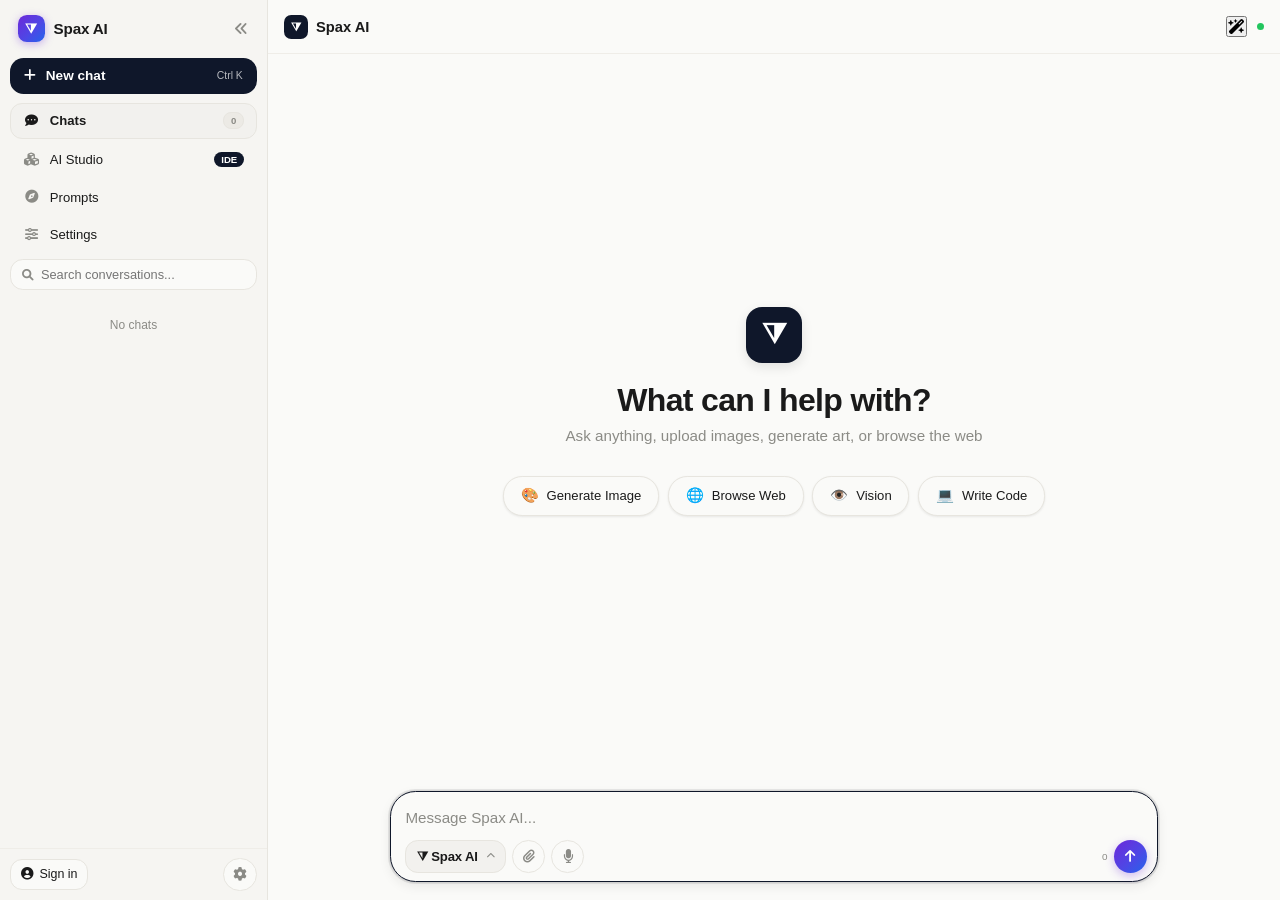
==== chat.html @ d2adc4b0 "task snapshot 7c047da0-4e06-4fb8-bbcf-895a73fb243d" ====
<!DOCTYPE html>
<html lang="en">
<head>
  <meta charset="UTF-8">
  <meta name="viewport" content="width=device-width, initial-scale=1.0, maximum-scale=1.0, user-scalable=yes, viewport-fit=cover">
  <title>Spax AI • Chat</title>
  <link rel="icon" type="image/svg+xml" href="data:image/svg+xml,<svg xmlns='http://www.w3.org/2000/svg' viewBox='0 0 100 100'><defs><linearGradient id='g' x1='0' y1='0' x2='1' y2='1'><stop offset='0' stop-color='%236d28d9'/><stop offset='0.55' stop-color='%234f46e5'/><stop offset='1' stop-color='%232563eb'/></linearGradient></defs><rect width='100' height='100' rx='24' fill='url(%23g)'/><text x='50' y='68' font-size='55' font-weight='bold' text-anchor='middle' fill='white' font-family='Arial'>⧩</text></svg>">
  <link rel="stylesheet" href="https://cdnjs.cloudflare.com/ajax/libs/font-awesome/6.0.0-beta3/css/all.min.css">
  <link rel="stylesheet" href="hmmmd.css">
  <script src="hmmmd.js" defer></script>
</head>
<body>
  <!-- ===== SIDEBAR OVERLAY ===== -->
  <div class="sidebar-overlay" id="sidebarOverlay"></div>
  <div class="mobile-preview-overlay" id="mobilePreviewOverlay"></div>
  <input type="file" id="fileUploadInput" style="display:none;" multiple accept="image/*,.pdf,.txt,.js,.py,.html,.css,.json,.md">

  <!-- ===== AUTH & PROFILE MODAL ===== -->
  <div class="settings-modal hidden" id="profileModal" style="z-index: 1000;">
    <div class="settings-panel" style="max-width: 440px;">
      <div class="settings-header">
        <button class="settings-close-btn" id="closeProfileModalBtn"><i class="fas fa-arrow-left"></i></button>
        <h2 id="profileModalTitle">Sign In & Profile</h2>
      </div>
      <div class="settings-content" style="padding: 1.25rem;">
        
        <!-- Auth Tabs -->
        <div class="auth-tabs" id="authTabs">
          <button type="button" class="auth-tab-btn active" data-tab="google" id="tabBtnGoogle">
            <i class="fab fa-google"></i> Google
          </button>
          <button type="button" class="auth-tab-btn" data-tab="email" id="tabBtnEmail">
            <i class="fas fa-envelope"></i> Email
          </button>
          <button type="button" class="auth-tab-btn" data-tab="profile" id="tabBtnProfile">
            <i class="fas fa-user-pen"></i> Profile
          </button>
        </div>

        <!-- TAB 1: GOOGLE SIGN IN -->
        <div class="auth-tab-pane active" id="paneGoogle">
          <div style="text-align:center;margin-bottom:1.25rem;">
            <div style="width:3.5rem;height:3.5rem;border-radius:50%;background:var(--bg2);display:flex;align-items:center;justify-content:center;font-size:1.7rem;margin:0 auto 0.75rem;border:1px solid var(--border);color:var(--accent);">
              <i class="fab fa-google"></i>
            </div>
            <h3 style="font-size:1.05rem;font-weight:700;margin-bottom:0.35rem;">Sign In with Google</h3>
            <p style="font-size:0.8rem;color:var(--text2);line-height:1.4;">Access all models, sync conversations and settings automatically with your Google account.</p>
          </div>

          <div id="gsiButtonContainer" style="display:flex;justify-content:center;margin-bottom:0.75rem;min-height:44px;"></div>

          <button type="button" class="google-brand-btn" id="googleDirectBtn">
            <img src="https://www.google.com/favicon.ico" alt="Google">
            <span>Continue with Google One-Tap</span>
          </button>

          <div class="auth-divider-line"><span>or enter email</span></div>

          <button type="button" id="switchToEmailTabBtn" style="width:100%;padding:0.7rem;background:var(--bg-hover);border:1px solid var(--border);border-radius:0.75rem;color:var(--text);font-size:0.85rem;font-weight:600;cursor:pointer;display:flex;align-items:center;justify-content:center;gap:0.5rem;">
            <i class="fas fa-envelope"></i> Sign in with Email & Password
          </button>
        </div>

        <!-- TAB 2: EMAIL SIGN IN / REGISTER -->
        <div class="auth-tab-pane" id="paneEmail">
          <div style="margin-bottom:1rem;display:flex;align-items:center;justify-content:space-between;">
            <h3 id="emailFormHeader" style="font-size:1rem;font-weight:700;">Account Sign In</h3>
            <button type="button" id="authModeToggleBtn" style="background:none;border:none;color:var(--accent);font-size:0.8rem;font-weight:600;cursor:pointer;">Need an account? Register</button>
          </div>

          <div class="auth-input-group" id="registerNameGroup" style="display:none;">
            <label for="authNameInput">Full Name</label>
            <input type="text" id="authNameInput" placeholder="Your name (e.g. Batbleseed)">
          </div>

          <div class="auth-input-group">
            <label for="authEmailInput">Email Address</label>
            <input type="email" id="authEmailInput" placeholder="name@example.com" required autocomplete="email">
          </div>

          <div class="auth-input-group">
            <label for="authPasswordInput">Password</label>
            <input type="password" id="authPasswordInput" placeholder="••••••••" required autocomplete="current-password">
          </div>

          <button type="button" id="emailAuthSubmitBtn" style="width:100%;margin-top:0.5rem;padding:0.75rem;background:var(--accent);color:var(--accent-contrast);border:none;border-radius:0.75rem;font-weight:600;font-size:0.9rem;cursor:pointer;display:flex;align-items:center;justify-content:center;gap:0.5rem;">
            <i class="fas fa-right-to-bracket"></i> <span id="emailAuthBtnText">Sign In</span>
          </button>

          <div style="margin-top:0.75rem;display:flex;justify-content:space-between;font-size:0.78rem;color:var(--text2);">
            <label style="display:flex;align-items:center;gap:0.4rem;cursor:pointer;">
              <input type="checkbox" id="rememberMeCheckbox" checked> Remember me
            </label>
            <span id="quickFillDemoBtn" style="color:var(--accent);cursor:pointer;">Quick Fill Demo</span>
          </div>
        </div>

        <!-- TAB 3: PROFILE CUSTOMIZATION -->
        <div class="auth-tab-pane" id="paneProfile">
          <div style="display:flex;flex-direction:column;align-items:center;margin-bottom:1.25rem;gap:0.5rem;">
            <div id="modalAvatarPreview" style="width:4.5rem;height:4.5rem;border-radius:50%;background:var(--accent);color:var(--accent-contrast);display:flex;align-items:center;justify-content:center;font-size:1.8rem;overflow:hidden;border:2px solid var(--border);box-shadow:0 4px 12px rgba(0,0,0,0.08);">
              <i class="fas fa-user"></i>
            </div>
            <span style="font-size:0.8rem;color:var(--text2);">Choose your avatar and display name</span>
          </div>

          <div style="margin-bottom:1.2rem;">
            <label style="font-size:0.75rem;font-weight:600;color:var(--text2);display:block;margin-bottom:0.5rem;">Preset Avatars</label>
            <div id="avatarPresetsList" style="display:flex;gap:0.5rem;justify-content:center;flex-wrap:wrap;"></div>
          </div>

          <div class="auth-input-group">
            <label for="profileNameInput">Display Name</label>
            <input type="text" id="profileNameInput" placeholder="e.g. Batbleseed">
          </div>

          <div class="auth-input-group" style="margin-bottom:1.25rem;">
            <label for="profileAvatarUrlInput">Custom Avatar Image URL (Optional)</label>
            <input type="url" id="profileAvatarUrlInput" placeholder="https://... direct image link">
          </div>

          <div style="display:flex;gap:0.6rem;">
            <button id="saveProfileModalBtn" style="flex:1;padding:0.75rem;background:var(--accent);color:var(--accent-contrast);border:none;border-radius:0.75rem;font-weight:600;cursor:pointer;display:flex;align-items:center;justify-content:center;gap:0.5rem;font-size:0.9rem;">
              <i class="fas fa-check"></i> Save Profile
            </button>
            <button id="quickGuestLoginBtn" type="button" style="padding:0.75rem 1rem;background:var(--bg-hover);border:1.5px solid var(--border);border-radius:0.75rem;color:var(--text);font-size:0.85rem;font-weight:500;cursor:pointer;">
              Reset
            </button>
          </div>
        </div>

      </div>
    </div>
  </div>

  <!-- ===== SETTINGS MODAL ===== -->
  <div class="settings-modal hidden" id="settingsModal">
    <div class="settings-panel">
      <div class="settings-header">
        <button class="settings-close-btn" id="closeSettingsBtn"><i class="fas fa-arrow-left"></i></button>
        <h2>Settings</h2>
      </div>

      <div class="settings-content">
        <!-- Profile Card -->
        <div class="settings-profile-card" id="settingsProfileCard" style="position:relative;">
          <div class="settings-profile-avatar" id="settingsProfileAvatar"><i class="fas fa-user"></i></div>
          <div class="settings-profile-name" id="settingsProfileName">Guest User</div>
          <div class="settings-profile-arrow"><i class="fas fa-chevron-right"></i></div>
          <div class="profile-dropdown" id="profileDropdown">
            <div class="profile-dropdown-item" id="profileSignInItem"><i class="fas fa-user-pen"></i> Edit Profile & Sign In</div>
            <div class="profile-dropdown-item" id="profileEditNameItem"><i class="fas fa-pen"></i> Quick Name Change</div>
            <div class="profile-dropdown-divider"></div>
            <div class="profile-dropdown-item danger" id="profileSignOutItem"><i class="fas fa-right-from-bracket"></i> Sign out</div>
          </div>
        </div>

        <!-- General Section -->
        <div class="settings-group">
          <div class="settings-group-label">General</div>

          <div class="settings-row" id="themeRow">
            <div class="settings-row-left">
              <div class="settings-row-icon"><i class="fas fa-sun"></i></div>
              <div class="settings-row-text">
                <div class="settings-row-title">Theme</div>
              </div>
            </div>
            <div class="settings-row-right">
              <span class="settings-row-value" id="themeValue">Light</span>
              <i class="fas fa-chevron-down settings-row-chevron"></i>
            </div>
          </div>
          <div id="themeDropdown" style="display:none;padding:0.3rem 0 0 0;">
            <div style="display:flex;gap:0.5rem;">
              <button class="theme-btn active" data-theme="default" style="flex:1;"><i class="fas fa-sun"></i> Light</button>
              <button class="theme-btn" data-theme="dark" style="flex:1;"><i class="fas fa-moon"></i> Dark</button>
            </div>
          </div>
        </div>

        <!-- API Keys Section -->
        <div class="settings-group">
          <div class="settings-group-label">API Keys</div>
          <div style="font-size:0.72rem;color:#666;padding-left:0.2rem;margin-bottom:0.3rem;">Stored securely in your browser's local storage</div>
          <div id="providerCards"></div>
        </div>

        <!-- Features Section -->
        <div class="settings-group">
          <div class="settings-group-label">Features</div>

          <div class="settings-row">
            <div class="settings-row-left">
              <div class="settings-row-icon"><i class="fas fa-code"></i></div>
              <div class="settings-row-text">
                <div class="settings-row-title">HTML Preview</div>
                <div class="settings-row-desc">Display HTML content in a preview panel</div>
              </div>
            </div>
            <div class="settings-row-right">
              <label class="toggle-switch">
                <input type="checkbox" id="previewToggle" checked>
                <span class="toggle-slider"></span>
              </label>
            </div>
          </div>

          <div class="settings-row">
            <div class="settings-row-left">
              <div class="settings-row-icon"><i class="fas fa-shield-halved"></i></div>
              <div class="settings-row-text">
                <div class="settings-row-title">CORS Proxy</div>
                <div class="settings-row-desc">Use proxy for cross-origin requests</div>
              </div>
            </div>
            <div class="settings-row-right">
              <label class="toggle-switch">
                <input type="checkbox" id="proxyToggle">
                <span class="toggle-slider"></span>
              </label>
            </div>
          </div>

          <div class="settings-input-item" style="padding:0 0.2rem;">
            <label>Proxy URL</label>
            <input type="text" id="proxyUrlInput" placeholder="https://...">
          </div>
        </div>

        <!-- Appearance Section -->
        <div class="settings-group">
          <div class="settings-group-label">Appearance</div>
          <div class="settings-row" style="cursor:default;">
            <div class="settings-row-left">
              <div class="settings-row-icon"><i class="fas fa-text-height"></i></div>
              <div class="settings-row-text"><div class="settings-row-title">Font size</div></div>
            </div>
            <div class="settings-row-right">
              <button class="theme-btn font-btn" data-size="sm" style="padding:0.4rem 0.7rem;">S</button>
              <button class="theme-btn font-btn active" data-size="md" style="padding:0.4rem 0.7rem;">M</button>
              <button class="theme-btn font-btn" data-size="lg" style="padding:0.4rem 0.7rem;">L</button>
            </div>
          </div>
          <div class="settings-row" style="cursor:default;">
            <div class="settings-row-left">
              <div class="settings-row-icon"><i class="fas fa-palette"></i></div>
              <div class="settings-row-text"><div class="settings-row-title">Accent color</div></div>
            </div>
            <div class="settings-row-right" style="gap:0.45rem;">
              <button class="swatch active" data-accent="default" style="background:linear-gradient(135deg,#0d0d0d 50%,#f5f5f5 50%);" title="Default"></button>
              <button class="swatch" data-accent="blue" style="background:#2d68ff;" title="Blue"></button>
              <button class="swatch" data-accent="green" style="background:#22c55e;" title="Green"></button>
              <button class="swatch" data-accent="purple" style="background:#8b5cf6;" title="Purple"></button>
              <button class="swatch" data-accent="orange" style="background:#f59e0b;" title="Orange"></button>
            </div>
          </div>
        </div>

        <!-- Chat Section -->
        <div class="settings-group">
          <div class="settings-group-label">Chat</div>
          <div class="settings-row" style="cursor:default;">
            <div class="settings-row-left">
              <div class="settings-row-icon"><i class="fas fa-temperature-half"></i></div>
              <div class="settings-row-text">
                <div class="settings-row-title">Temperature</div>
                <div class="settings-row-desc">Higher = more creative, lower = more precise</div>
              </div>
            </div>
            <div class="settings-row-right">
              <input type="range" id="temperatureSlider" min="0" max="1.5" step="0.1" style="width:110px;">
              <span class="settings-row-value" id="temperatureValue">0.7</span>
            </div>
          </div>
          <div class="settings-row" id="exportAllBtn">
            <div class="settings-row-left">
              <div class="settings-row-icon"><i class="fas fa-file-export"></i></div>
              <div class="settings-row-text">
                <div class="settings-row-title">Export all chats</div>
                <div class="settings-row-desc">Download everything as Markdown</div>
              </div>
            </div>
            <div class="settings-row-right"><i class="fas fa-chevron-right settings-row-chevron"></i></div>
          </div>
          <div class="settings-row" id="clearAllChatsBtn">
            <div class="settings-row-left">
              <div class="settings-row-icon" style="color:#ef4444;"><i class="fas fa-trash"></i></div>
              <div class="settings-row-text">
                <div class="settings-row-title" style="color:#ef4444;">Clear all chats</div>
                <div class="settings-row-desc">Permanently delete chat history</div>
              </div>
            </div>
            <div class="settings-row-right"><i class="fas fa-chevron-right settings-row-chevron"></i></div>
          </div>
        </div>

        <!-- Advanced Settings: 30+ options -->
        <div class="settings-group">
          <div class="settings-group-label">Interface</div>
          <div class="settings-row"><div class="settings-row-left"><div class="settings-row-icon"><i class="fas fa-wand-magic-sparkles"></i></div><div class="settings-row-text"><div class="settings-row-title">Smooth animations</div><div class="settings-row-desc">Enable interface transitions</div></div></div><div class="settings-row-right"><label class="toggle-switch"><input type="checkbox" data-setting="animations" checked><span class="toggle-slider"></span></label></div></div>
          <div class="settings-row"><div class="settings-row-left"><div class="settings-row-icon"><i class="fas fa-layer-group"></i></div><div class="settings-row-text"><div class="settings-row-title">Compact chat</div><div class="settings-row-desc">Reduce spacing between messages</div></div></div><div class="settings-row-right"><label class="toggle-switch"><input type="checkbox" data-setting="compactChat"><span class="toggle-slider"></span></label></div></div>
          <div class="settings-row"><div class="settings-row-left"><div class="settings-row-icon"><i class="fas fa-maximize"></i></div><div class="settings-row-text"><div class="settings-row-title">Wide chat layout</div><div class="settings-row-desc">Use more horizontal space</div></div></div><div class="settings-row-right"><label class="toggle-switch"><input type="checkbox" data-setting="wideChat"><span class="toggle-slider"></span></label></div></div>
          <div class="settings-row"><div class="settings-row-left"><div class="settings-row-icon"><i class="fas fa-clock"></i></div><div class="settings-row-text"><div class="settings-row-title">Show message timestamps</div><div class="settings-row-desc">Display time under messages</div></div></div><div class="settings-row-right"><label class="toggle-switch"><input type="checkbox" data-setting="timestamps" checked><span class="toggle-slider"></span></label></div></div>
          <div class="settings-row"><div class="settings-row-left"><div class="settings-row-icon"><i class="fas fa-bars-staggered"></i></div><div class="settings-row-text"><div class="settings-row-title">Show sidebar search</div><div class="settings-row-desc">Keep chat search visible</div></div></div><div class="settings-row-right"><label class="toggle-switch"><input type="checkbox" data-setting="sidebarSearch" checked><span class="toggle-slider"></span></label></div></div>
          <div class="settings-row"><div class="settings-row-left"><div class="settings-row-icon"><i class="fas fa-arrows-rotate"></i></div><div class="settings-row-text"><div class="settings-row-title">Remember sidebar state</div><div class="settings-row-desc">Restore open or closed state</div></div></div><div class="settings-row-right"><label class="toggle-switch"><input type="checkbox" data-setting="rememberSidebar" checked><span class="toggle-slider"></span></label></div></div>
        </div>

        <div class="settings-group">
          <div class="settings-group-label">Messages</div>
          <div class="settings-row"><div class="settings-row-left"><div class="settings-row-icon"><i class="fas fa-markdown"></i></div><div class="settings-row-text"><div class="settings-row-title">Markdown rendering</div><div class="settings-row-desc">Format headings, lists, links and code</div></div></div><div class="settings-row-right"><label class="toggle-switch"><input type="checkbox" data-setting="markdown" checked><span class="toggle-slider"></span></label></div></div>
          <div class="settings-row"><div class="settings-row-left"><div class="settings-row-icon"><i class="fas fa-code"></i></div><div class="settings-row-text"><div class="settings-row-title">Syntax highlighting</div><div class="settings-row-desc">Improve code block readability</div></div></div><div class="settings-row-right"><label class="toggle-switch"><input type="checkbox" data-setting="syntax" checked><span class="toggle-slider"></span></label></div></div>
          <div class="settings-row"><div class="settings-row-left"><div class="settings-row-icon"><i class="fas fa-copy"></i></div><div class="settings-row-text"><div class="settings-row-title">Code copy buttons</div><div class="settings-row-desc">Show copy controls on code blocks</div></div></div><div class="settings-row-right"><label class="toggle-switch"><input type="checkbox" data-setting="codeCopy" checked><span class="toggle-slider"></span></label></div></div>
          <div class="settings-row"><div class="settings-row-left"><div class="settings-row-icon"><i class="fas fa-play"></i></div><div class="settings-row-text"><div class="settings-row-title">Code run buttons</div><div class="settings-row-desc">Show Run on HTML code blocks</div></div></div><div class="settings-row-right"><label class="toggle-switch"><input type="checkbox" data-setting="codeRun" checked><span class="toggle-slider"></span></label></div></div>
          <div class="settings-row"><div class="settings-row-left"><div class="settings-row-icon"><i class="fas fa-link"></i></div><div class="settings-row-text"><div class="settings-row-title">Clickable links</div><div class="settings-row-desc">Open Markdown links in a new tab</div></div></div><div class="settings-row-right"><label class="toggle-switch"><input type="checkbox" data-setting="links" checked><span class="toggle-slider"></span></label></div></div>
          <div class="settings-row"><div class="settings-row-left"><div class="settings-row-icon"><i class="fas fa-brain"></i></div><div class="settings-row-text"><div class="settings-row-title">Thinking panel</div><div class="settings-row-desc">Show available reasoning metadata</div></div></div><div class="settings-row-right"><label class="toggle-switch"><input type="checkbox" data-setting="thinking" checked><span class="toggle-slider"></span></label></div></div>
          <div class="settings-row"><div class="settings-row-left"><div class="settings-row-icon"><i class="fas fa-volume-high"></i></div><div class="settings-row-text"><div class="settings-row-title">Read aloud actions</div><div class="settings-row-desc">Keep text-to-speech controls</div></div></div><div class="settings-row-right"><label class="toggle-switch"><input type="checkbox" data-setting="readAloud" checked><span class="toggle-slider"></span></label></div></div>
        </div>

        <div class="settings-group">
          <div class="settings-group-label">Composer</div>
          <div class="settings-row"><div class="settings-row-left"><div class="settings-row-icon"><i class="fas fa-keyboard"></i></div><div class="settings-row-text"><div class="settings-row-title">Enter to send</div><div class="settings-row-desc">Press Enter to send a message</div></div></div><div class="settings-row-right"><label class="toggle-switch"><input type="checkbox" data-setting="enterSend" checked><span class="toggle-slider"></span></label></div></div>
          <div class="settings-row"><div class="settings-row-left"><div class="settings-row-icon"><i class="fas fa-file-lines"></i></div><div class="settings-row-text"><div class="settings-row-title">Save draft automatically</div><div class="settings-row-desc">Restore unfinished messages</div></div></div><div class="settings-row-right"><label class="toggle-switch"><input type="checkbox" data-setting="drafts" checked><span class="toggle-slider"></span></label></div></div>
          <div class="settings-row"><div class="settings-row-left"><div class="settings-row-icon"><i class="fas fa-paperclip"></i></div><div class="settings-row-text"><div class="settings-row-title">File upload previews</div><div class="settings-row-desc">Show attached files before sending</div></div></div><div class="settings-row-right"><label class="toggle-switch"><input type="checkbox" data-setting="uploadPreviews" checked><span class="toggle-slider"></span></label></div></div>
          <div class="settings-row"><div class="settings-row-left"><div class="settings-row-icon"><i class="fas fa-microphone"></i></div><div class="settings-row-text"><div class="settings-row-title">Voice input</div><div class="settings-row-desc">Enable microphone input when supported</div></div></div><div class="settings-row-right"><label class="toggle-switch"><input type="checkbox" data-setting="voice" checked><span class="toggle-slider"></span></label></div></div>
          <div class="settings-row"><div class="settings-row-left"><div class="settings-row-icon"><i class="fas fa-paste"></i></div><div class="settings-row-text"><div class="settings-row-title">Clipboard image paste</div><div class="settings-row-desc">Paste images directly into chat</div></div></div><div class="settings-row-right"><label class="toggle-switch"><input type="checkbox" data-setting="pasteImages" checked><span class="toggle-slider"></span></label></div></div>
          <div class="settings-row"><div class="settings-row-left"><div class="settings-row-icon"><i class="fas fa-arrows-up-down"></i></div><div class="settings-row-text"><div class="settings-row-title">Auto-grow composer</div><div class="settings-row-desc">Expand the message box while typing</div></div></div><div class="settings-row-right"><label class="toggle-switch"><input type="checkbox" data-setting="autoGrow" checked><span class="toggle-slider"></span></label></div></div>
        </div>

        <div class="settings-group">
          <div class="settings-group-label">HTML Preview</div>
          <div class="settings-row"><div class="settings-row-left"><div class="settings-row-icon"><i class="fas fa-rotate"></i></div><div class="settings-row-text"><div class="settings-row-title">Auto refresh preview</div><div class="settings-row-desc">Refresh preview after new HTML output</div></div></div><div class="settings-row-right"><label class="toggle-switch"><input type="checkbox" data-setting="previewAutoRefresh" checked><span class="toggle-slider"></span></label></div></div>
          <div class="settings-row"><div class="settings-row-left"><div class="settings-row-icon"><i class="fas fa-terminal"></i></div><div class="settings-row-text"><div class="settings-row-title">Preview console</div><div class="settings-row-desc">Capture console logs and runtime errors</div></div></div><div class="settings-row-right"><label class="toggle-switch"><input type="checkbox" data-setting="previewConsole" checked><span class="toggle-slider"></span></label></div></div>
          <div class="settings-row"><div class="settings-row-left"><div class="settings-row-icon"><i class="fas fa-mobile-screen"></i></div><div class="settings-row-text"><div class="settings-row-title">Responsive preview controls</div><div class="settings-row-desc">Allow mobile, tablet and desktop modes</div></div></div><div class="settings-row-right"><label class="toggle-switch"><input type="checkbox" data-setting="previewDevices" checked><span class="toggle-slider"></span></label></div></div>
          <div class="settings-row"><div class="settings-row-left"><div class="settings-row-icon"><i class="fas fa-lock"></i></div><div class="settings-row-text"><div class="settings-row-title">Sandbox HTML preview</div><div class="settings-row-desc">Keep generated pages isolated in an iframe</div></div></div><div class="settings-row-right"><label class="toggle-switch"><input type="checkbox" data-setting="previewSandbox" checked><span class="toggle-slider"></span></label></div></div>
          <div class="settings-row"><div class="settings-row-left"><div class="settings-row-icon"><i class="fas fa-download"></i></div><div class="settings-row-text"><div class="settings-row-title">Preview download</div><div class="settings-row-desc">Allow generated HTML to be downloaded</div></div></div><div class="settings-row-right"><label class="toggle-switch"><input type="checkbox" data-setting="previewDownload" checked><span class="toggle-slider"></span></label></div></div>
          <div class="settings-row"><div class="settings-row-left"><div class="settings-row-icon"><i class="fas fa-up-right-from-square"></i></div><div class="settings-row-text"><div class="settings-row-title">Open preview externally</div><div class="settings-row-desc">Allow opening generated pages in a new tab</div></div></div><div class="settings-row-right"><label class="toggle-switch"><input type="checkbox" data-setting="previewExternal" checked><span class="toggle-slider"></span></label></div></div>
        </div>

        <div class="settings-group">
          <div class="settings-group-label">Privacy & Storage</div>
          <div class="settings-row"><div class="settings-row-left"><div class="settings-row-icon"><i class="fas fa-floppy-disk"></i></div><div class="settings-row-text"><div class="settings-row-title">Local chat history</div><div class="settings-row-desc">Store conversations in this browser</div></div></div><div class="settings-row-right"><label class="toggle-switch"><input type="checkbox" data-setting="localHistory" checked><span class="toggle-slider"></span></label></div></div>
          <div class="settings-row"><div class="settings-row-left"><div class="settings-row-icon"><i class="fas fa-key"></i></div><div class="settings-row-text"><div class="settings-row-title">Remember API keys</div><div class="settings-row-desc">Keep provider keys in browser storage</div></div></div><div class="settings-row-right"><label class="toggle-switch"><input type="checkbox" data-setting="rememberKeys" checked><span class="toggle-slider"></span></label></div></div>
          <div class="settings-row"><div class="settings-row-left"><div class="settings-row-icon"><i class="fas fa-user-secret"></i></div><div class="settings-row-text"><div class="settings-row-title">Private mode</div><div class="settings-row-desc">Avoid saving new chat messages locally</div></div></div><div class="settings-row-right"><label class="toggle-switch"><input type="checkbox" data-setting="privateMode"><span class="toggle-slider"></span></label></div></div>
          <div class="settings-row"><div class="settings-row-left"><div class="settings-row-icon"><i class="fas fa-trash-can"></i></div><div class="settings-row-text"><div class="settings-row-title">Clear drafts on send</div><div class="settings-row-desc">Remove the saved composer draft after sending</div></div></div><div class="settings-row-right"><label class="toggle-switch"><input type="checkbox" data-setting="clearDrafts" checked><span class="toggle-slider"></span></label></div></div>
        </div>

        <div class="settings-group">
          <div class="settings-group-label">Accessibility</div>
          <div class="settings-row"><div class="settings-row-left"><div class="settings-row-icon"><i class="fas fa-universal-access"></i></div><div class="settings-row-text"><div class="settings-row-title">Reduced motion</div><div class="settings-row-desc">Minimize animations and transitions</div></div></div><div class="settings-row-right"><label class="toggle-switch"><input type="checkbox" data-setting="reducedMotion"><span class="toggle-slider"></span></label></div></div>
          <div class="settings-row"><div class="settings-row-left"><div class="settings-row-icon"><i class="fas fa-eye"></i></div><div class="settings-row-text"><div class="settings-row-title">High contrast</div><div class="settings-row-desc">Increase contrast for interface elements</div></div></div><div class="settings-row-right"><label class="toggle-switch"><input type="checkbox" data-setting="highContrast"><span class="toggle-slider"></span></label></div></div>
          <div class="settings-row"><div class="settings-row-left"><div class="settings-row-icon"><i class="fas fa-keyboard"></i></div><div class="settings-row-text"><div class="settings-row-title">Keyboard navigation</div><div class="settings-row-desc">Improve focus visibility for keyboard users</div></div></div><div class="settings-row-right"><label class="toggle-switch"><input type="checkbox" data-setting="keyboardNav" checked><span class="toggle-slider"></span></label></div></div>
        </div>

        <div class="settings-group">
          <div class="settings-group-label">Behavior</div>
          <div class="settings-row"><div class="settings-row-left"><div class="settings-row-icon"><i class="fas fa-arrow-down"></i></div><div class="settings-row-text"><div class="settings-row-title">Auto-scroll during responses</div><div class="settings-row-desc">Follow streaming AI output automatically</div></div></div><div class="settings-row-right"><label class="toggle-switch"><input type="checkbox" data-setting="autoScroll" checked><span class="toggle-slider"></span></label></div></div>
          <div class="settings-row"><div class="settings-row-left"><div class="settings-row-icon"><i class="fas fa-bell"></i></div><div class="settings-row-text"><div class="settings-row-title">Response completion notification</div><div class="settings-row-desc">Notify when a long response finishes</div></div></div><div class="settings-row-right"><label class="toggle-switch"><input type="checkbox" data-setting="completionNotify"><span class="toggle-slider"></span></label></div></div>
          <div class="settings-row"><div class="settings-row-left"><div class="settings-row-icon"><i class="fas fa-shield"></i></div><div class="settings-row-text"><div class="settings-row-title">Confirm destructive actions</div><div class="settings-row-desc">Ask before clearing chats or other data</div></div></div><div class="settings-row-right"><label class="toggle-switch"><input type="checkbox" data-setting="confirmActions" checked><span class="toggle-slider"></span></label></div></div>
          <div class="settings-row"><div class="settings-row-left"><div class="settings-row-icon"><i class="fas fa-history"></i></div><div class="settings-row-text"><div class="settings-row-title">Restore last chat</div><div class="settings-row-desc">Open your previous conversation on startup</div></div></div><div class="settings-row-right"><label class="toggle-switch"><input type="checkbox" data-setting="restoreChat" checked><span class="toggle-slider"></span></label></div></div>
          <div class="settings-row"><div class="settings-row-left"><div class="settings-row-icon"><i class="fas fa-mouse-pointer"></i></div><div class="settings-row-text"><div class="settings-row-title">Focus input after response</div><div class="settings-row-desc">Return the cursor to the composer automatically</div></div></div><div class="settings-row-right"><label class="toggle-switch"><input type="checkbox" data-setting="focusAfterResponse" checked><span class="toggle-slider"></span></label></div></div>
        </div>

        <!-- Shortcuts Section -->
        <div class="settings-group">
          <div class="settings-group-label">Keyboard Shortcuts</div>
          <div class="settings-row" style="cursor:default;">
            <div class="settings-row-text" style="flex:1;">
              <div class="shortcut-list">
                <div><span>New chat</span><span><kbd>Ctrl</kbd> + <kbd>K</kbd></span></div>
                <div><span>Toggle sidebar</span><span><kbd>Ctrl</kbd> + <kbd>B</kbd></span></div>
                <div><span>Open settings</span><span><kbd>Ctrl</kbd> + <kbd>E</kbd></span></div>
                <div><span>Focus input</span><span><kbd>/</kbd></span></div>
                <div><span>Close panels</span><span><kbd>Esc</kbd></span></div>
              </div>
            </div>
          </div>
        </div>
      </div>

    </div>
  </div>

  <!-- ===== TOGGLE SIDEBAR BUTTON ===== -->
  <button class="toggle-sidebar-btn" id="toggleSidebarBtn"><i class="fas fa-chevron-right"></i></button>

  <!-- ===== SIDEBAR ===== -->
  <aside class="sidebar" id="sidebar">
    <div class="sidebar-header">
      <div class="sidebar-logo"><div class="sidebar-logo-icon">⧩</div>Spax AI</div>
      <button class="close-sidebar-btn" id="closeSidebarBtn" title="Collapse sidebar"><i class="fas fa-angles-left"></i></button>
    </div>

    <!-- GLM style New Chat button -->
    <button class="new-chat-btn" id="newChatBtn">
      <i class="fas fa-plus"></i>
      <span>New chat</span>
      <span class="new-chat-kbd">Ctrl K</span>
    </button>

    <!-- GLM style Sidebar Navigation Buttons -->
    <div class="sidebar-nav-group">
      <button class="sidebar-nav-btn active" id="navChatsBtn">
        <i class="fas fa-comment-dots"></i>
        <span>Chats</span>
        <span class="sidebar-nav-badge" id="chatCountBadge">0</span>
      </button>
      <a href="studio.html" class="sidebar-nav-btn" id="navStudioBtn" title="Spax AI Studio">
        <i class="fas fa-cubes"></i>
        <span>AI Studio</span>
        <span class="sidebar-nav-badge accent">IDE</span>
      </a>
      <button class="sidebar-nav-btn" id="navExploreBtn" title="Explore Prompt Templates">
        <i class="fas fa-compass"></i>
        <span>Prompts</span>
      </button>
      <button class="sidebar-nav-btn" id="navSettingsQuickBtn" title="Open Settings & API Keys">
        <i class="fas fa-sliders"></i>
        <span>Settings</span>
      </button>
    </div>

    <div class="sidebar-search"><i class="fas fa-search"></i><input id="chatSearchInput" placeholder="Search conversations..." autocomplete="off"></div>
    <div class="chat-history" id="chatHistory"></div>
    <div class="sidebar-footer">
      <div id="sidebarGoogleSignin" style="flex:1;"><button class="google-btn" id="googleSigninBtn" title="Sign In & User Profile"><i class="fas fa-user-circle"></i> Sign in</button></div>
      <div id="sidebarUserProfile" style="display:none;flex:1;position:relative;">
        <div class="sidebar-user" id="userProfileBtn"><img id="sidebarUserAvatar" src="" alt="U"><span class="sidebar-user-name" id="sidebarUserName"></span></div>
        <div class="signout-dropdown" id="signoutDropdown"><button class="signout-btn" id="signoutConfirmBtn"><i class="fas fa-sign-out-alt"></i> Sign out</button></div>
      </div>
      <button class="settings-btn-circle" id="sidebarSettingsBtn" title="Settings"><i class="fas fa-cog"></i></button>
    </div>
  </aside>

  <!-- ===== MAIN CONTENT ===== -->
  <div class="main-content">
    <header class="chat-header">
      <div class="brand">
        <button class="mobile-menu-btn" id="menuToggle"><i class="fas fa-bars"></i></button>
        <div class="header-brand-pill">
          <div class="header-brand-icon">⧩</div>
          <span class="header-brand-title">Spax AI</span>
        </div>
      </div>
      <div class="header-right">
        <button class="top-command-btn" id="commandPaletteBtn" type="button" title="Command palette (Ctrl+P)" aria-label="Open command palette">
          <i class="fas fa-wand-magic-sparkles"></i>
        </button>
        <span class="connection-dot" id="connectionDot" title="API status"></span>
      </div>
    </header>
    <div class="messages-container" id="messagesContainer"></div>
    <div class="input-container">
      <div class="input-wrapper">
        <div class="input-row-top">
          <textarea id="userInput" placeholder="Message Spax AI..." rows="1"></textarea>
        </div>
  
        <div class="input-row-bottom">
          <div style="display:flex;align-items:center;gap:0.4rem;">
            <div class="composer-model-wrap">
              <button class="model-select-trigger" id="modelTrigger" type="button" title="Select AI Model">
                <span id="selectedModelName">Spax AI</span>
                <i class="fas fa-chevron-up" style="font-size:0.55rem;color:var(--text2);margin-left:0.2rem;"></i>
              </button>
              <div class="model-dropdown" id="modelDropdown"></div>
            </div>
            <button class="upload-btn" id="uploadBtn" title="Attach files"><i class="fas fa-paperclip"></i></button>
            <button class="upload-btn" id="voiceBtn" title="Voice input"><i class="fas fa-microphone"></i></button>
          </div>
          <div style="display:flex;align-items:center;gap:0.4rem;">
            <span class="char-counter" id="charCounter">0</span>
            <button class="stop-btn" id="stopBtn"><i class="fas fa-stop"></i></button>
            <button class="send-btn" id="sendBtn"><i class="fas fa-arrow-up"></i></button>
          </div>
        </div>
      </div>
    </div>
  </div>


  <!-- ===== POWER COMMAND PALETTE ===== -->
  <div class="command-palette-backdrop" id="commandPaletteBackdrop">
    <div class="command-palette" role="dialog" aria-modal="true" aria-label="Command palette">
      <div class="command-search-wrap"><i class="fas fa-search"></i><input id="commandSearch" autocomplete="off" placeholder="Search commands..."><kbd>Esc</kbd></div>
      <div class="command-list" id="commandList"></div>
      <div class="command-footer"><span>Navigate</span><kbd>↑</kbd><kbd>↓</kbd><span>Run</span><kbd>Enter</kbd><span>Close</span><kbd>Esc</kbd></div>
    </div>
  </div>

  <!-- ===== IMAGE LIGHTBOX ===== -->
  <div class="image-lightbox" id="imageLightbox" aria-hidden="true">
    <button class="lightbox-close" id="lightboxClose" aria-label="Close image"><i class="fas fa-times"></i></button>
    <img id="lightboxImage" alt="Preview">
  </div>
  <!-- ===== PREVIEW PANEL ===== -->
  <section class="preview-panel" id="previewPanel" aria-label="HTML Preview">
    <div class="preview-topbar">
      <div class="preview-brand"><i class="fas fa-code"></i><strong>Live Preview</strong><span id="previewStatus" class="preview-status">Ready</span></div>
      <div class="preview-top-actions">
        <button id="previewBackBtn" title="Back"><i class="fas fa-arrow-left"></i></button>
        <button id="previewForwardBtn" title="Forward"><i class="fas fa-arrow-right"></i></button>
        <button id="previewRefreshBtn" title="Refresh"><i class="fas fa-rotate-right"></i></button>
        <button id="previewOpenEditorBtn" title="Open source"><i class="fas fa-file-code"></i></button>
        <button id="previewExternalBtn" title="Open in new tab"><i class="fas fa-up-right-from-square"></i></button>
        <button id="closePreviewBtn" title="Close"><i class="fas fa-xmark"></i></button>
      </div>
    </div>
    <div class="preview-address-row">
      <div class="preview-file-pill"><i class="fas fa-file-code"></i><span id="previewUrl">index.html</span></div>
      <div class="preview-device-group" role="group" aria-label="Preview viewport">
        <button class="preview-device active" data-preview-size="responsive" title="Responsive"><i class="fas fa-desktop"></i></button>
        <button class="preview-device" data-preview-size="mobile" title="Mobile"><i class="fas fa-mobile-screen"></i></button>
        <button class="preview-device" data-preview-size="tablet" title="Tablet"><i class="fas fa-tablet-screen-button"></i></button>
        <button class="preview-device" data-preview-size="desktop" title="Desktop"><i class="fas fa-tv"></i></button>
      </div>
      <label class="preview-auto"><input type="checkbox" id="previewAutoRefresh" checked> Auto</label>
    </div>
    <div class="preview-workspace">
      <div class="preview-stage" id="previewStage">
        <div class="preview-device-frame" id="previewDeviceFrame">
          <iframe class="preview-frame" id="previewFrame" title="Rendered HTML preview" sandbox="allow-scripts allow-forms allow-modals allow-popups allow-downloads"></iframe>
        </div>
      </div>
      <aside class="preview-console" id="previewConsole">
        <div class="preview-console-head"><strong>Console</strong><button id="clearPreviewConsole">Clear</button></div>
        <div class="preview-console-body" id="previewConsoleBody"><div class="console-empty">Console output will appear here.</div></div>
      </aside>
    </div>
    <div class="preview-bottom-bar">
      <span><i class="fas fa-circle-check"></i> Sandboxed preview</span>
      <button id="togglePreviewConsole">Console <span id="previewConsoleCount">0</span></button>
      <button id="downloadPreviewBtn"><i class="fas fa-download"></i> Download HTML</button>
    </div>
  </section>

  <script src="https://accounts.google.com/gsi/client" async defer></script>
  <script src="notal-max.js" defer></script>
</body>
</html>
---- hmmmd.css ----
/* ===== COMPLETE STYLES ===== */
:root {
  --sidebar-width: 268px; --preview-width: 450px; --header-height: 54px;
  --kimi-brand: #0f172a; --kimi-accent: #7c3aed; --kimi-accent-soft: rgba(124,58,237,.10);
  --kimi-gradient: linear-gradient(135deg,#6d28d9 0%,#4f46e5 55%,#2563eb 100%);
  --bg: #fafaf8; --bg2: #f2f1ee; --bg-sidebar: #f6f5f2; --bg-hover: #eceae5;
  --text: #1a1a1a; --text2: #8b8b86; --border: #e7e5df; --border-soft: #efede8;
  --accent: var(--kimi-brand); --accent-hover: #1e293b; --accent-contrast: #ffffff;
  --bubble-user: #e9e6f7; --bubble-user-text: #1a1a1a; --radius: 1rem;
  --shadow: 0 1px 3px rgba(0,0,0,0.05), 0 1px 2px rgba(0,0,0,0.03);
  --shadow-md: 0 4px 6px rgba(0,0,0,0.07), 0 2px 4px rgba(0,0,0,0.05);
  --shadow-lg: 0 10px 15px rgba(0,0,0,0.08), 0 4px 6px rgba(0,0,0,0.05);
  --composer-shadow: 0 4px 12px rgba(0,0,0,0.08), 0 0 0 1px rgba(0,0,0,0.05);
  --cursor-color: #7c3aed;
  --font-sans: -apple-system, BlinkMacSystemFont, "Segoe UI", "Inter", Roboto, "Helvetica Neue", Arial, sans-serif;
}
.theme-dark {
  --bg: #16161a; --bg2: #1e1e24; --bg-sidebar: #121216; --bg-hover: #26262e;
  --text: #ececee; --text2: #9a9aa3; --border: #2b2b33; --border-soft: #212129;
  --accent: #a78bfa; --accent-hover: #c4b5fd; --accent-contrast: #12121a;
  --bubble-user: #2b2440; --bubble-user-text: #ececee;
  --shadow: 0 1px 3px rgba(0,0,0,0.3), 0 1px 2px rgba(0,0,0,0.2);
  --shadow-md: 0 4px 6px rgba(0,0,0,0.4), 0 2px 4px rgba(0,0,0,0.3);
  --shadow-lg: 0 10px 15px rgba(0,0,0,0.5), 0 4px 6px rgba(0,0,0,0.4);
  --composer-shadow: 0 4px 12px rgba(0,0,0,0.4), 0 0 0 1px rgba(255,255,255,0.05);
  --cursor-color: #a78bfa;
}
* { margin: 0; padding: 0; box-sizing: border-box; }
::-webkit-scrollbar { width: 6px; height: 6px; }
::-webkit-scrollbar-track { background: transparent; }
::-webkit-scrollbar-thumb { background: #d1d5db; border-radius: 10px; }
::-webkit-scrollbar-thumb:hover { background: #9ca3af; }
.theme-dark ::-webkit-scrollbar-thumb { background: #4a4a4a; }
.theme-dark ::-webkit-scrollbar-thumb:hover { background: #5c5c5c; }
body {
  font-family: var(--font-sans);
  background: var(--bg);
  height: 100vh;
  width: 100vw;
  overflow: hidden;
  display: flex;
  color: var(--text);
  transition: background 0.25s, color 0.25s;
  font-size: 15px;
}

.typing-indicator {
  display: inline-flex;
  align-items: center;
  gap: 4px;
  color: var(--text2);
  font-size: 0.85rem;
}
.typing-indicator span {
  display: inline-block;
  width: 6px;
  height: 6px;
  border-radius: 50%;
  background: var(--text2);
  animation: typingDot 1.4s infinite both;
}
.typing-indicator span:nth-child(2) { animation-delay: 0.2s; }
.typing-indicator span:nth-child(3) { animation-delay: 0.4s; }
@keyframes typingDot {
  0%, 80%, 100% { transform: scale(0.6); opacity: 0.4; }
  40% { transform: scale(1); opacity: 1; }
}

.thinking-toggle-btn {
  background: none;
  border: none;
  color: var(--text2);
  cursor: pointer;
  font-size: 0.7rem;
  padding: 0.2rem 0.5rem;
  border-radius: 0.4rem;
  display: inline-flex;
  align-items: center;
  gap: 0.3rem;
  transition: all 0.2s;
  margin-bottom: 0.3rem;
}
.thinking-toggle-btn:hover {
  background: var(--bg2);
  color: var(--text);
}
.thinking-toggle-btn.active { color: #f59e0b; }
.thinking-content {
  background: #fefce8;
  border: 1px solid #fde68a;
  border-radius: 0.5rem;
  padding: 0.6rem 0.8rem;
  margin: 0.3rem 0;
  font-size: 0.78rem;
  color: #92400e;
  line-height: 1.5;
  display: none;
  white-space: pre-wrap;
  font-family: 'SF Mono', 'Fira Code', monospace;
  max-height: 300px;
  overflow-y: auto;
}
.thinking-content.visible { display: block; }
.thinking-content.streaming { border-color: #fbbf24; background: #fffbeb; }

.generated-image { max-width: 100%; border-radius: 0.5rem; margin: 0.5rem 0; border: 1px solid var(--border); }
.image-loading { display: flex; align-items: center; gap: 0.5rem; padding: 0.5rem; color: var(--text2); font-size: 0.85rem; }
.image-loading i { animation: spin 1s linear infinite; }
@keyframes spin { 0% { transform: rotate(0deg); } 100% { transform: rotate(360deg); } }

.browser-iframe { width: 100%; height: 400px; border: 1px solid var(--border); border-radius: 0.5rem; margin: 0.5rem 0; background: #fff; }
.browser-toolbar { display: flex; align-items: center; gap: 0.3rem; padding: 0.3rem 0.5rem; background: var(--bg2); border: 1px solid var(--border); border-radius: 0.5rem 0.5rem 0 0; }
.browser-toolbar input { flex: 1; border: none; background: var(--bg); padding: 0.2rem 0.5rem; border-radius: 0.3rem; font-size: 0.75rem; color: var(--text); }
.browser-toolbar button { background: none; border: none; cursor: pointer; color: var(--text2); padding: 0.2rem 0.4rem; border-radius: 0.3rem; }
.browser-toolbar button:hover { background: var(--border); }
.browser-container { border: 1px solid var(--border); border-radius: 0.5rem; overflow: hidden; margin: 0.5rem 0; }

.ai-bubble h1, .ai-bubble h2, .ai-bubble h3 { font-size: 1.1em; font-weight: 700; margin: 0.8em 0 0.3em; }
.ai-bubble h1 { font-size: 1.3em; }
.ai-bubble p { margin: 0.4em 0; }
.ai-bubble ul, .ai-bubble ol { margin: 0.5em 0; padding-left: 1.5em; }
.ai-bubble li { margin: 0.2em 0; }
.ai-bubble strong { font-weight: 700; }
.ai-bubble em { font-style: italic; }
.ai-bubble code { background: rgba(0,0,0,0.06); padding: 0.15em 0.4em; border-radius: 0.3em; font-family: 'SF Mono', 'Fira Code', monospace; font-size: 0.85em; }
.ai-bubble pre { background: #1a1a1a; color: #e0e0e0; border-radius: 0.6rem; padding: 1rem; overflow-x: auto; margin: 0.5rem 0; font-size: 0.8rem; line-height: 1.5; position: relative; }
.ai-bubble pre code { background: none; padding: 0; color: inherit; }
.ai-bubble blockquote { border-left: 3px solid #ccc; padding-left: 0.8rem; margin: 0.5rem 0; color: var(--text2); }
.ai-bubble table { border-collapse: collapse; margin: 0.5rem 0; width: 100%; font-size: 0.85em; }
.ai-bubble th, .ai-bubble td { border: 1px solid var(--border); padding: 0.4rem 0.6rem; text-align: left; }
.ai-bubble th { background: var(--bg2); font-weight: 600; }
.ai-bubble a { color: #2563eb; text-decoration: underline; }
.code-block-wrapper { position: relative; }
.code-actions { position: absolute; top: 0.5rem; right: 0.5rem; display: flex; gap: 0.3rem; z-index: 2; }
.code-actions button { background: rgba(255,255,255,0.15); border: 1px solid rgba(255,255,255,0.2); color: #ccc; border-radius: 0.4rem; padding: 0.3rem 0.55rem; font-size: 0.7rem; cursor: pointer; display: flex; align-items: center; gap: 0.2rem; transition: all 0.2s; }
.code-actions button:hover { background: rgba(255,255,255,0.25); color: #fff; }
.code-actions button.copied { background: #22c55e; border-color: #22c55e; color: #fff; }
.code-actions button.run-btn { background: #3b82f6; border-color: #3b82f6; }
.model-select-trigger { display: inline-flex; align-items: center; gap: 0.35rem; padding: 0.35rem 0.65rem; background: var(--bg2); border: 1.5px solid var(--border); border-radius: 0.8rem; cursor: pointer; font-size: 0.82rem; font-weight: 600; white-space: nowrap; color: var(--text); letter-spacing: -0.01em; transition: all 0.2s; height: 2.1rem; }
.model-select-trigger:hover { border-color: var(--accent); background: var(--bg-hover); }
.model-select-trigger i.fa-robot { display: none; }
.composer-model-wrap { position: relative; display: inline-flex; }
.model-dropdown { position: absolute; bottom: calc(100% + 0.45rem); left: 0; top: auto; background: var(--bg); border: 1.5px solid var(--border); border-radius: 1rem; box-shadow: var(--shadow-lg); min-width: 290px; max-width: 330px; max-height: 380px; overflow-y: auto; z-index: 60; opacity: 0; visibility: hidden; transform: translateY(6px); transition: opacity 0.15s ease, transform 0.15s ease, visibility 0.15s; padding: 0.4rem; }
.model-dropdown.show { opacity: 1; visibility: visible; transform: translateY(0); }
.model-dropdown-header { display: flex; align-items: center; justify-content: space-between; padding: 0.45rem 0.65rem 0.3rem; font-size: 0.68rem; font-weight: 700; color: var(--text2); text-transform: uppercase; letter-spacing: 0.05em; border-bottom: 1px solid var(--border-soft); margin-bottom: 0.3rem; }
.model-group-label { padding: 0.35rem 0.65rem 0.15rem; font-size: 0.62rem; font-weight: 700; color: var(--text2); text-transform: uppercase; letter-spacing: 0.04em; }
.model-option { display: flex; align-items: center; gap: 0.5rem; padding: 0.5rem 0.65rem; cursor: pointer; font-size: 0.82rem; border-radius: 0.6rem; color: var(--text); transition: background 0.15s; margin-bottom: 0.1rem; }
.model-option:hover { background: var(--bg-hover); }
.model-option.selected { background: var(--bg2); font-weight: 600; }
.model-badge { font-size: 0.58rem; background: var(--bg-hover); border: 1px solid var(--border); padding: 0.1rem 0.38rem; border-radius: 0.6rem; color: var(--text2); font-weight: 600; margin-left: 0.35rem; }
.model-dropdown-settings-action { display: flex; align-items: center; width: 100%; padding: 0.55rem 0.65rem; margin-top: 0.35rem; border: 1px dashed var(--border); border-radius: 0.65rem; background: var(--bg2); color: var(--text); cursor: pointer; transition: all 0.15s; text-align: left; }
.model-dropdown-settings-action:hover { background: var(--bg-hover); border-color: var(--accent); }

/* Sidebar GLM styling */
.sidebar { width: var(--sidebar-width); height: 100vh; background: var(--bg-sidebar); border-right: 1px solid var(--border); display: flex; flex-direction: column; flex-shrink: 0; transition: all 0.2s ease; z-index: 20; }
.sidebar.closed { width: 0 !important; min-width: 0 !important; overflow: hidden; border-right: none; }
.sidebar-header { padding: 0.75rem 0.8rem 0.4rem; display: flex; align-items: center; justify-content: space-between; min-width: 240px; }
.sidebar-logo { display: flex; align-items: center; gap: 0.55rem; font-weight: 700; font-size: 0.95rem; padding: 0.2rem 0.3rem; letter-spacing: -0.01em; color: var(--text); }
.sidebar-logo-icon { width: 1.7rem; height: 1.7rem; background: var(--kimi-gradient); color: #fff; box-shadow: 0 2px 8px rgba(109,40,217,.35); border-radius: 0.55rem; display: flex; align-items: center; justify-content: center; font-weight: 700; font-size: 0.85rem; flex-shrink: 0; }
.close-sidebar-btn { background: none; border: none; cursor: pointer; padding: 0.45rem; border-radius: 0.5rem; color: var(--text2); font-size: 0.9rem; display: flex; transition: all 0.15s; }
.close-sidebar-btn:hover { background: var(--bg-hover); color: var(--text); }

/* GLM Action Buttons */
.sidebar-nav-group { display: flex; flex-direction: column; gap: 0.25rem; padding: 0 0.65rem 0.5rem; min-width: 240px; }
.sidebar-nav-btn { width: 100%; padding: 0.52rem 0.7rem; border-radius: 0.75rem; border: 1px solid transparent; background: transparent; color: var(--text); font-size: 0.82rem; font-weight: 500; cursor: pointer; display: flex; align-items: center; gap: 0.6rem; transition: all 0.18s; text-decoration: none; }
.sidebar-nav-btn:hover { background: var(--bg-hover); }
.sidebar-nav-btn.active { background: var(--bg2); border-color: var(--border); font-weight: 600; }
.sidebar-nav-btn i { width: 1.1rem; text-align: center; font-size: 0.82rem; color: var(--text2); }
.sidebar-nav-btn:hover i, .sidebar-nav-btn.active i { color: var(--text); }
.sidebar-nav-badge { margin-left: auto; font-size: 0.6rem; font-weight: 700; padding: 0.12rem 0.45rem; border-radius: 0.5rem; background: var(--bg-hover); border: 1px solid var(--border); color: var(--text2); }
.sidebar-nav-badge.accent { background: var(--accent); color: var(--accent-contrast); border: none; }

.new-chat-btn { width: calc(100% - 1.3rem); margin: 0.35rem 0.65rem 0.55rem; padding: 0.62rem 0.8rem; background: var(--accent); color: var(--accent-contrast); border: 1px solid transparent; border-radius: 0.85rem; font-size: 0.85rem; font-weight: 600; cursor: pointer; display: flex; align-items: center; gap: 0.6rem; justify-content: center; transition: all 0.2s; box-shadow: var(--shadow-sm); }
.new-chat-btn:hover { background: var(--accent-hover); transform: translateY(-1px); box-shadow: var(--shadow); }
.new-chat-btn i { font-size: 0.85rem; color: inherit; }
.new-chat-btn .new-chat-kbd { margin-left: auto; font-size: 0.65rem; opacity: 0.7; font-weight: 400; }

.chat-history { flex: 1; overflow-y: auto; padding: 0.2rem 0.65rem; min-width: 240px; }
.history-item { padding: 0.5rem 0.65rem; border-radius: 0.65rem; cursor: pointer; font-size: 0.82rem; display: flex; align-items: center; gap: 0.5rem; margin-bottom: 0.1rem; color: var(--text); transition: background 0.15s; }
.history-item:hover { background: var(--bg-hover); }
.history-item.active { background: var(--bg2); font-weight: 600; border-left: 3px solid var(--accent); }
.history-item-title { flex: 1; overflow: hidden; text-overflow: ellipsis; white-space: nowrap; }
.history-item-actions { display: flex; gap: 0.15rem; opacity: 0; }
.history-item:hover .history-item-actions { opacity: 1; }
.history-action-btn { background: none; border: none; cursor: pointer; padding: 0.25rem; font-size: 0.68rem; color: var(--text2); border-radius: 0.35rem; }
.history-action-btn:hover { color: #ef4444; }
.sidebar-footer { padding: 0.55rem 0.65rem; border-top: 1px solid var(--border-soft); display: flex; align-items: center; gap: 0.45rem; min-width: 240px; background: var(--bg-sidebar); }
.sidebar-user { display: flex; align-items: center; gap: 0.5rem; flex: 1; cursor: pointer; padding: 0.35rem 0.5rem; border-radius: 0.7rem; min-width: 0; position: relative; }
.sidebar-user:hover { background: var(--bg-hover); }
.sidebar-user img { width: 1.75rem; height: 1.75rem; border-radius: 50%; object-fit: cover; }
.sidebar-user-name { font-size: 0.78rem; font-weight: 500; overflow: hidden; text-overflow: ellipsis; white-space: nowrap; }
.signout-dropdown { position: absolute; bottom: 100%; left: 0; right: 0; background: var(--bg); border: 1px solid var(--border); border-radius: 0.75rem; box-shadow: var(--shadow-lg); padding: 0.35rem; display: none; z-index: 30; margin-bottom: 0.3rem; }
.signout-dropdown.show { display: block; }
.signout-btn { width: 100%; padding: 0.5rem 0.6rem; border: none; background: none; cursor: pointer; text-align: left; font-size: 0.8rem; color: #ef4444; border-radius: 0.5rem; display: flex; align-items: center; gap: 0.5rem; }
.signout-btn:hover { background: rgba(239, 68, 68, 0.08); }
.google-btn { display: flex; align-items: center; gap: 0.4rem; padding: 0.45rem 0.6rem; background: var(--bg); border: 1.5px solid var(--border); border-radius: 0.75rem; cursor: pointer; font-size: 0.78rem; font-weight: 500; flex: 1; justify-content: center; color: var(--text); transition: all 0.15s; }
.google-btn:hover { background: var(--bg-hover); border-color: var(--accent); }
.google-btn img { width: 0.9rem; height: 0.9rem; }
.settings-btn-circle { width: 2.1rem; height: 2.1rem; border-radius: 50%; background: var(--bg); color: var(--text2); border: 1.5px solid var(--border); cursor: pointer; display: flex; align-items: center; justify-content: center; font-size: 0.85rem; flex-shrink: 0; transition: all 0.15s; }
.settings-btn-circle:hover { background: var(--bg-hover); color: var(--text); border-color: var(--accent); }
.toggle-sidebar-btn { position: fixed; top: 0.75rem; left: 0.75rem; transform: none; background: var(--bg); color: var(--text2); border: 1.5px solid var(--border); border-radius: 0.6rem; padding: 0.5rem 0.6rem; cursor: pointer; z-index: 25; display: none; font-size: 0.8rem; box-shadow: var(--shadow); }
.toggle-sidebar-btn:hover { color: var(--text); background: var(--bg-hover); border-color: var(--accent); }
.main-content { flex: 1; display: flex; flex-direction: column; background: var(--bg); min-width: 0; position: relative; }
.chat-header { height: var(--header-height); padding: 0 1rem; display: flex; align-items: center; justify-content: space-between; border-bottom: 1px solid var(--border-soft); position: relative; z-index: 12; background: var(--bg); }
.brand { display: flex; align-items: center; gap: 0.6rem; }
.header-brand-pill { display: flex; align-items: center; gap: 0.5rem; font-weight: 600; font-size: 0.92rem; color: var(--text); }
.header-brand-icon { width: 1.5rem; height: 1.5rem; background: var(--accent); color: var(--accent-contrast); border-radius: 0.45rem; display: flex; align-items: center; justify-content: center; font-weight: 700; font-size: 0.75rem; }
.mobile-menu-btn { display: none; background: none; border: none; font-size: 1rem; cursor: pointer; color: var(--text); padding: 0.45rem; border-radius: 0.5rem; }
.mobile-menu-btn:hover { background: var(--bg-hover); }
.header-right { display: flex; align-items: center; gap: 0.6rem; margin-left: auto; }
.connection-dot { width: 7px; height: 7px; border-radius: 50%; background: #d1d5db; }
.connection-dot.connected { background: #22c55e; }
.messages-container { flex: 1; overflow-y: auto; padding: 1.25rem 1rem 0.5rem; display: flex; flex-direction: column; gap: 1.4rem; align-items: center; }
.message-row { display: flex; gap: 0.85rem; animation: fadeIn 0.25s ease; width: 100%; max-width: 48rem; }
@keyframes fadeIn { from { opacity: 0; transform: translateY(6px); } to { opacity: 1; transform: translateY(0); } }
.user-row { justify-content: flex-end; }
.message-content { max-width: 100%; min-width: 0; }
.user-row .message-content { max-width: 82%; }
.message-bubble { line-height: 1.7; font-size: 0.95rem; word-wrap: break-word; }
.ai-bubble { background: transparent; color: var(--text); border: none; border-radius: 0; padding: 0.15rem 0; }
.user-bubble { background: var(--bubble-user); color: var(--bubble-user-text); border-radius: 1.1rem; padding: 0.75rem 1.1rem; font-weight: 500; box-shadow: 0 1px 2px rgba(0,0,0,0.08); }
.message-avatar { width: 1.75rem; height: 1.75rem; border-radius: 50%; display: flex; align-items: center; justify-content: center; font-size: 0.7rem; flex-shrink: 0; overflow: hidden; margin-top: 0.1rem; }
.ai-avatar { background: var(--accent); color: var(--accent-contrast); font-weight: 700; }
.user-row .message-avatar { display: none; }
.upload-preview { display: flex; flex-wrap: wrap; gap: 0.4rem; margin-top: 0.4rem; justify-content: flex-end; }
.upload-preview img { max-width: 100px; max-height: 70px; border-radius: 0.6rem; object-fit: cover; border: 1px solid var(--border); cursor: pointer; }
.upload-preview .file-tag { display: inline-flex; align-items: center; gap: 0.25rem; padding: 0.3rem 0.6rem; background: var(--bg2); border: 1px solid var(--border); border-radius: 1rem; font-size: 0.72rem; }
.input-container { padding: 0.5rem 1rem 1.1rem; display: flex; justify-content: center; }
.input-wrapper { display: flex; flex-direction: column; align-items: stretch; gap: 0.1rem; background: var(--bg); border: 1.5px solid var(--border); border-radius: 1.6rem; padding: 0.6rem 0.65rem 0.5rem 0.9rem; box-shadow: var(--composer-shadow); width: 100%; max-width: 48rem; transition: all 0.2s; }
.input-wrapper:focus-within { border-color: var(--accent); box-shadow: var(--composer-shadow), 0 0 0 2px rgba(13,13,13,0.08); }
.theme-dark .input-wrapper:focus-within { box-shadow: var(--composer-shadow), 0 0 0 2px rgba(255,255,255,0.1); }
.input-row-top { display: flex; align-items: flex-end; gap: 0.5rem; }
#userInput { flex: 1; border: none; background: transparent; padding: 0.35rem 0; font-size: 0.95rem; outline: none; color: var(--text); max-height: 9rem; resize: none; font-family: inherit; line-height: 1.5; overflow-y: auto; }
#userInput::placeholder { color: var(--text2); }
.input-row-bottom { display: flex; align-items: center; justify-content: space-between; padding-top: 0.15rem; }
.upload-btn, .send-btn, .stop-btn { width: 2.05rem; height: 2.05rem; border-radius: 50%; border: none; cursor: pointer; display: flex; align-items: center; justify-content: center; font-size: 0.85rem; flex-shrink: 0; transition: all 0.2s; }
.upload-btn { background: transparent; color: var(--text2); border: 1.5px solid var(--border); }
.upload-btn:hover { background: var(--bg2); color: var(--text); border-color: var(--accent); }
.send-btn { background: var(--kimi-gradient); color: #fff; font-weight: 600; transition: all 0.2s; box-shadow: 0 3px 10px rgba(109,40,217,.3); }
.send-btn:hover { background: var(--kimi-gradient); filter: brightness(1.1); transform: scale(1.05); box-shadow: 0 4px 14px rgba(109,40,217,.4); }
.send-btn:active { transform: scale(0.98); }
.send-btn:disabled { opacity: 0.35; cursor: default; transform: none; }
.stop-btn { background: var(--text); color: var(--bg); display: none; }
.stop-btn.visible { display: flex; }
.stop-btn i { font-size: 0.65rem; }
.landing-screen { flex: 1; display: flex; flex-direction: column; align-items: center; justify-content: center; padding: 2rem; text-align: center; width: 100%; }
.landing-logo { width: 3.5rem; height: 3.5rem; border-radius: 1rem; background: var(--accent); color: var(--accent-contrast); display: flex; align-items: center; justify-content: center; font-size: 1.8rem; margin: 0 auto 1.2rem; font-weight: 700; box-shadow: 0 4px 12px rgba(0,0,0,0.1); }
.landing-title { font-size: 2rem; font-weight: 700; margin-bottom: 0.5rem; letter-spacing: -0.02em; }
.landing-subtitle { color: var(--text2); margin-bottom: 2rem; font-size: 0.95rem; font-weight: 400; }
.suggestions { display: flex; flex-wrap: wrap; gap: 0.55rem; max-width: 620px; width: 100%; justify-content: center; }
.suggestion-card { display: flex; align-items: center; gap: 0.5rem; padding: 0.65rem 1.05rem; border: 1.5px solid var(--border); border-radius: 1.2rem; cursor: pointer; text-align: left; transition: all 0.2s; background: var(--bg); box-shadow: var(--shadow); }
.suggestion-card:hover { background: var(--bg2); border-color: var(--accent); transform: translateY(-2px); box-shadow: var(--shadow-md); }
.suggestion-card .s-icon { font-size: 0.9rem; }
.suggestion-card .s-title { font-weight: 500; font-size: 0.82rem; }
.preview-panel { width: var(--preview-width); height: 100vh; background: #fff; border-left: 1px solid var(--border); display: none; flex-direction: column; flex-shrink: 0; }
.preview-panel.visible { display: flex; }
.preview-toolbar { padding: 0.5rem 0.75rem; background: #f9fafb; border-bottom: 1px solid var(--border); display: flex; align-items: center; gap: 0.75rem; font-size: 0.75rem; }
.preview-toolbar .url-bar { flex: 1; padding: 0.3rem 0.6rem; border: 1px solid var(--border); border-radius: 0.4rem; font-size: 0.7rem; background: #fff; color: #666; overflow: hidden; text-overflow: ellipsis; white-space: nowrap; }
.preview-toolbar button { background: none; border: none; cursor: pointer; font-size: 0.85rem; color: #666; padding: 0.25rem 0.4rem; border-radius: 0.3rem; }
.preview-toolbar button:hover { background: #eee; }
.preview-frame { flex: 1; border: none; background: #fff; }
/* ===== SETTINGS PAGE (Theme responsive) ===== */
.settings-modal { position: fixed; top: 0; left: 0; width: 100%; height: 100%; background: var(--bg); color: var(--text); display: flex; flex-direction: column; z-index: 100; animation: settingsSlideIn 0.25s ease; overflow: hidden; transition: background 0.2s, color 0.2s; }
@media (min-width: 1025px) {
  body.sidebar-open .settings-modal { left: var(--sidebar-width); width: calc(100% - var(--sidebar-width)); }
}
.settings-modal.hidden { display: none; }
@keyframes settingsSlideIn { from { opacity: 0; transform: translateY(12px); } to { opacity: 1; transform: translateY(0); } }
.settings-panel { background: var(--bg); width: 100%; height: 100%; overflow: hidden; display: flex; flex-direction: column; color: var(--text); }

.settings-header { padding: 1.1rem 1.6rem; display: flex; align-items: center; gap: 0.9rem; border-bottom: 1px solid var(--border); flex-shrink: 0; background: var(--bg); }
.settings-header h2 { font-size: 1.05rem; font-weight: 600; margin: 0; color: var(--text); }
.settings-close-btn { background: var(--bg2); border: 1px solid var(--border); color: var(--text2); cursor: pointer; font-size: 0.95rem; padding: 0.4rem; border-radius: 0.5rem; transition: all 0.2s; display: flex; align-items: center; justify-content: center; width: 2.1rem; height: 2.1rem; }
.settings-close-btn:hover { background: var(--bg-hover); color: var(--text); border-color: var(--accent); }

.settings-content { flex: 1; overflow-y: auto; padding: 1.6rem; display: flex; flex-direction: column; gap: 1.4rem; width: 100%; max-width: 640px; margin: 0 auto; }
.settings-content::-webkit-scrollbar { width: 4px; }
.settings-content::-webkit-scrollbar-thumb { background: var(--border); border-radius: 10px; }

/* Profile Card */
.settings-profile-card { display: flex; align-items: center; gap: 0.9rem; padding: 1rem 1.1rem; background: var(--bg2); border-radius: 0.85rem; border: 1px solid var(--border); cursor: pointer; transition: all 0.2s; }
.settings-profile-card:hover { background: var(--bg-hover); border-color: var(--accent); }
.settings-profile-avatar { width: 2.8rem; height: 2.8rem; border-radius: 50%; background: var(--accent); display: flex; align-items: center; justify-content: center; font-size: 1.2rem; font-weight: 700; color: var(--accent-contrast); flex-shrink: 0; overflow: hidden; }
.settings-profile-avatar img { width: 100%; height: 100%; object-fit: cover; border-radius: 50%; }
.settings-profile-name { font-size: 0.95rem; font-weight: 600; color: var(--text); }
.settings-profile-arrow { margin-left: auto; color: var(--text2); font-size: 0.8rem; }

/* Section Groups */
.settings-group { display: flex; flex-direction: column; gap: 0.5rem; }
.settings-group-label { font-size: 0.72rem; font-weight: 700; color: var(--text2); text-transform: uppercase; letter-spacing: 0.06em; padding-left: 0.2rem; }

/* Setting Rows */
.settings-row { display: flex; align-items: center; justify-content: space-between; padding: 0.85rem 1.1rem; background: var(--bg2); border-radius: 0.85rem; border: 1px solid var(--border); transition: all 0.2s; cursor: pointer; }
.settings-row:hover { background: var(--bg-hover); border-color: var(--border-soft); }
.settings-row-left { display: flex; align-items: center; gap: 0.75rem; flex: 1; min-width: 0; }
.settings-row-icon { width: 1.6rem; height: 1.6rem; display: flex; align-items: center; justify-content: center; color: var(--text2); font-size: 0.85rem; flex-shrink: 0; }
.settings-row-text { flex: 1; min-width: 0; }
.settings-row-title { font-size: 0.88rem; font-weight: 500; color: var(--text); }
.settings-row-desc { font-size: 0.75rem; color: var(--text2); margin-top: 0.1rem; }
.settings-row-right { display: flex; align-items: center; gap: 0.5rem; flex-shrink: 0; }
.settings-row-value { font-size: 0.82rem; color: var(--text2); font-weight: 500; }
.settings-row-chevron { color: var(--text2); font-size: 0.7rem; }

/* Toggle Switch */
.toggle-switch { position: relative; width: 44px; height: 24px; flex-shrink: 0; }
.toggle-switch input { opacity: 0; width: 0; height: 0; }
.toggle-slider { position: absolute; cursor: pointer; top: 0; left: 0; right: 0; bottom: 0; background: var(--border); border-radius: 24px; transition: 0.3s; }
.toggle-slider:before { position: absolute; content: ""; height: 18px; width: 18px; left: 3px; bottom: 3px; background: #fff; border-radius: 50%; transition: 0.3s; box-shadow: 0 1px 3px rgba(0,0,0,0.2); }
.toggle-switch input:checked + .toggle-slider { background: var(--accent); }
.toggle-switch input:checked + .toggle-slider:before { transform: translateX(20px); }

/* Theme Buttons */
.theme-btn { padding: 0.6rem 1rem; border: 1.5px solid var(--border); background: var(--bg2); color: var(--text); border-radius: 0.7rem; cursor: pointer; font-size: 0.85rem; font-weight: 500; transition: all 0.2s; display: flex; align-items: center; justify-content: center; gap: 0.4rem; }
.theme-btn:hover { border-color: var(--accent); background: var(--bg-hover); }
.theme-btn.active { background: var(--accent); color: var(--accent-contrast); border-color: var(--accent); }

/* Provider Cards */
.provider-card { border: 1px solid var(--border); border-radius: 0.85rem; padding: 0.9rem 1.1rem; margin-bottom: 0.5rem; background: var(--bg2); transition: all 0.2s; }
.provider-card:hover { border-color: var(--accent); background: var(--bg-hover); }
.provider-card.has-key { border-color: rgba(34, 197, 94, 0.4); background: rgba(34, 197, 94, 0.06); }
.provider-card.has-key:hover { border-color: rgba(34, 197, 94, 0.6); }
.provider-card-header { display: flex; align-items: center; gap: 0.5rem; margin-bottom: 0.5rem; font-weight: 600; font-size: 0.85rem; color: var(--text); }
.provider-card input { width: 100%; padding: 0.55rem 0.8rem; border: 1px solid var(--border); border-radius: 0.6rem; font-size: 0.82rem; outline: none; background: var(--bg); color: var(--text); transition: all 0.2s; }
.provider-card input::placeholder { color: var(--text2); }
.provider-card input:focus { border-color: var(--accent); box-shadow: 0 0 0 2px rgba(13,13,13,0.1); }

.badge { font-size: 0.62rem; padding: 0.15rem 0.45rem; border-radius: 0.4rem; font-weight: 600; }
.badge-green { background: rgba(34, 197, 94, 0.15); color: #22c55e; }
.badge-yellow { background: rgba(234, 179, 8, 0.15); color: #eab308; }

/* Profile Dropdown */
.profile-dropdown { position: absolute; top: calc(100% + 0.4rem); left: 0; right: 0; background: var(--bg); border: 1px solid var(--border); border-radius: 0.85rem; box-shadow: var(--shadow-lg); padding: 0.3rem; display: none; z-index: 110; }
.profile-dropdown.show { display: block; }
.profile-dropdown-item { display: flex; align-items: center; gap: 0.6rem; padding: 0.6rem 0.8rem; border-radius: 0.6rem; cursor: pointer; font-size: 0.82rem; color: var(--text); transition: all 0.15s; }
.profile-dropdown-item:hover { background: var(--bg-hover); color: var(--text); }
.profile-dropdown-item i { width: 1.1rem; text-align: center; font-size: 0.8rem; color: var(--text2); }
.profile-dropdown-item.danger { color: #ef4444; }
.profile-dropdown-item.danger i { color: #ef4444; }
.profile-dropdown-item.danger:hover { background: rgba(239, 68, 68, 0.1); }
.profile-dropdown-divider { height: 1px; background: var(--border); margin: 0.25rem 0; }

/* Input in settings */
.settings-input-item input { width: 100%; padding: 0.55rem 0.8rem; border: 1px solid var(--border); border-radius: 0.6rem; font-size: 0.82rem; outline: none; background: var(--bg); color: var(--text); transition: all 0.2s; }
.settings-input-item input::placeholder { color: var(--text2); }
.settings-input-item input:focus { border-color: var(--accent); box-shadow: 0 0 0 2px rgba(13,13,13,0.1); }
.settings-input-item label { font-size: 0.78rem; color: var(--text2); font-weight: 500; }
.settings-input-item label { font-size: 0.78rem; color: #888; font-weight: 500; }
/* Sidebar Search */
.sidebar-search { display:flex; align-items:center; gap:0.45rem; margin:0 0.6rem 0.55rem; padding:0.42rem 0.7rem; background:var(--bg); border:1.5px solid var(--border); border-radius:0.8rem; min-width:240px; }
.sidebar-search:focus-within { border-color:var(--accent); }
.sidebar-search i { font-size:0.72rem; color:var(--text2); }
.sidebar-search input { flex:1; border:none; background:transparent; outline:none; font-size:0.8rem; color:var(--text); font-family:inherit; }
.history-section-label { font-size:0.62rem; font-weight:700; color:var(--text2); text-transform:uppercase; letter-spacing:0.05em; padding:0.5rem 0.65rem 0.25rem; }
/* Message actions */
.msg-actions { display:flex; align-items:center; gap:0.1rem; margin-top:0.25rem; opacity:0; transition:opacity 0.15s; }
.message-row:hover .msg-actions { opacity:1; }
.msg-action-btn { background:none; border:none; cursor:pointer; padding:0.3rem 0.42rem; font-size:0.7rem; color:var(--text2); border-radius:0.4rem; transition:all 0.15s; }
.msg-action-btn:hover { background:var(--bg-hover); color:var(--text); }
.msg-action-btn.active { color:#22c55e; }
.msg-time { font-size:0.62rem; color:var(--text2); margin-left:auto; padding-right:0.2rem; }
.msg-time:empty { display:none; }
.user-row .msg-actions { justify-content:flex-end; }
/* Voice button */
.voice-on { background:#ef4444 !important; color:#fff !important; border-color:#ef4444 !important; animation:vpulse 1.2s infinite; }
@keyframes vpulse { 0%,100%{box-shadow:0 0 0 0 rgba(239,68,68,0.4);} 50%{box-shadow:0 0 0 6px rgba(239,68,68,0);} }
/* Char counter */
.char-counter { font-size:0.62rem; color:var(--text2); min-width:1.6rem; text-align:right; }
.char-counter.warn { color:#ef4444; font-weight:600; }
/* Toast */
.toast { position:fixed; bottom:5.5rem; left:50%; transform:translateX(-50%) translateY(10px); background:var(--text); color:var(--bg); padding:0.5rem 1.05rem; border-radius:0.8rem; font-size:0.8rem; z-index:300; opacity:0; transition:all 0.25s; pointer-events:none; box-shadow:var(--shadow-lg); }
.toast.show { opacity:1; transform:translateX(-50%) translateY(0); }
/* Swatches */
.swatch { width:1.3rem; height:1.3rem; border-radius:50%; border:2px solid #444; cursor:pointer; transition:transform 0.15s; }
.swatch:hover { transform:scale(1.15); }
.swatch.active { box-shadow:0 0 0 2px #111, 0 0 0 4px #3b82f6; }
/* Font sizes */
body.font-sm { font-size:13.5px; }
body.font-lg { font-size:16.5px; }
/* Shortcuts list */
.shortcut-list { display:flex; flex-direction:column; gap:0.45rem; width:100%; }
.shortcut-list > div { display:flex; justify-content:space-between; align-items:center; font-size:0.8rem; color:#aaa; }
kbd { background:#333; border:1px solid #444; border-radius:0.3rem; padding:0.1rem 0.35rem; font-size:0.68rem; font-family:inherit; color:#ddd; }
input[type=range] { accent-color:#3b82f6; cursor:pointer; }
.sidebar-overlay, .mobile-preview-overlay { display: none; position: fixed; top: 0; left: 0; width: 100%; height: 100%; background: rgba(0,0,0,0.4); z-index: 15; }
.sidebar-overlay.active, .mobile-preview-overlay.active { display: block; }
@media (min-width: 769px) and (orientation: landscape), (min-width: 1025px) { .sidebar.closed ~ .toggle-sidebar-btn { display: flex; } }
@media (max-width: 1024px) {
  .mobile-menu-btn { display: flex; }
}

@media (max-width: 768px), (max-width: 1024px) and (orientation: portrait) {
  :root { --sidebar-width: 85vw; --preview-width: 90vw; }
  .sidebar { position: fixed; left: 0; top: 0; height: 100dvh; transform: translateX(-100%); z-index: 20; width: var(--sidebar-width); max-width: 300px; }
  .sidebar.open { transform: translateX(0); }
  .user-row .message-content { max-width: 90%; }
  .preview-panel { position: fixed; right: 0; top: 0; height: 100dvh; z-index: 18; }
  .suggestions { flex-direction: column; align-items: stretch; }
  .suggestion-card { justify-content: flex-start; }
}

/* ============================================================
   Notal AI MAX EXPERIENCE — progressive enhancement layer
   ============================================================ */
:root{
  --glass:rgba(255,255,255,.78);
  --glass-border:rgba(0,0,0,.08);
  --focus-ring:rgba(124,58,237,.22);
  --max-width:54rem;
}
.theme-dark{
  --glass:rgba(18,18,18,.82);
  --glass-border:rgba(255,255,255,.08);
  --focus-ring:rgba(167,139,250,.25);
}
button,input,textarea,select{font:inherit}
button:focus-visible,input:focus-visible,textarea:focus-visible,select:focus-visible{outline:2px solid var(--accent);outline-offset:2px}
.messages-container{scroll-behavior:smooth}
.messages-container:after{content:"";display:block;height:.3rem;flex:0 0 auto}

/* Composer */
.composer-enhancements{display:flex;align-items:center;gap:.35rem;flex-wrap:wrap;padding:.35rem .2rem .2rem}
.composer-chip,.composer-icon-btn{border:1px solid var(--border);background:var(--bg2);color:var(--text2);cursor:pointer;border-radius:.65rem;transition:transform .15s,background .15s,border-color .15s,color .15s;display:inline-flex;align-items:center;justify-content:center;gap:.4rem}
.composer-chip{padding:.35rem .55rem;font-size:.7rem}
.composer-icon-btn{width:2rem;height:2rem;font-size:.72rem}
.composer-chip:hover,.composer-icon-btn:hover{background:var(--bg-hover);border-color:var(--accent);color:var(--text);transform:translateY(-1px)}
.composer-spacer{flex:1}

/* Command palette */
.command-palette-backdrop{position:fixed;inset:0;background:rgba(0,0,0,.42);backdrop-filter:blur(8px);display:none;align-items:flex-start;justify-content:center;padding-top:12vh;z-index:500}
.command-palette-backdrop.show{display:flex}
.command-palette{width:min(680px,calc(100vw - 28px));background:var(--bg);border:1px solid var(--border);border-radius:1rem;box-shadow:0 24px 80px rgba(0,0,0,.24);overflow:hidden}
.command-search-wrap{display:flex;align-items:center;gap:.65rem;padding:.85rem 1rem;border-bottom:1px solid var(--border);color:var(--text2)}
.command-search-wrap input{flex:1;border:0;outline:0;background:transparent;color:var(--text);font-size:.95rem}
.command-search-wrap kbd,.command-footer kbd{border:1px solid var(--border);background:var(--bg2);padding:.12rem .38rem;border-radius:.35rem;font-size:.65rem;color:var(--text2)}
.command-list{max-height:55vh;overflow:auto;padding:.45rem}
.command-item{display:flex;align-items:center;gap:.7rem;padding:.65rem .75rem;border-radius:.7rem;cursor:pointer}
.command-item:hover,.command-item.selected{background:var(--bg-hover)}
.command-item i{width:1.1rem;color:var(--text2);text-align:center}
.command-main{min-width:0;flex:1}.command-name{font-size:.82rem;font-weight:600}.command-desc{font-size:.67rem;color:var(--text2);margin-top:.08rem}
.command-shortcut{color:var(--text2);font-size:.62rem}
.command-footer{display:flex;align-items:center;gap:.4rem;padding:.55rem .8rem;border-top:1px solid var(--border);font-size:.62rem;color:var(--text2)}
.command-footer span:nth-of-type(1){margin-left:0}.command-footer span{margin-left:.35rem}

/* Focus mode */
body.focus-mode .sidebar,body.focus-mode .chat-header{display:none}
body.focus-mode .main-content{width:100vw}
body.focus-mode .messages-container{padding-top:3rem}
body.focus-mode .toggle-sidebar-btn{display:none!important}
body.focus-mode .input-container{padding-left:min(16vw,12rem);padding-right:min(16vw,12rem)}

/* Better landing */
.landing-screen{animation:landingRise .35s ease both}
@keyframes landingRise{from{opacity:0;transform:translateY(8px)}to{opacity:1;transform:none}}
.suggestion-card{transition:transform .18s ease,box-shadow .18s ease,border-color .18s ease}
.suggestion-card:hover{transform:translateY(-2px);box-shadow:var(--shadow-md);border-color:var(--accent)}

.avatar-preset-btn { width: 2.4rem; height: 2.4rem; border-radius: 50%; border: 2px solid var(--border); background: var(--bg2); color: var(--text); display: flex; align-items: center; justify-content: center; cursor: pointer; font-size: 1rem; transition: all 0.15s ease; overflow: hidden; padding: 0; }
.avatar-preset-btn:hover { transform: scale(1.1); border-color: var(--accent); }
.avatar-preset-btn.selected { border-color: var(--accent); box-shadow: 0 0 0 2px var(--accent); transform: scale(1.1); }
.avatar-preset-btn img { width: 100%; height: 100%; object-fit: cover; }

/* Auth Modal Tabs & Elements */
.auth-tabs { display: flex; gap: 0.4rem; margin-bottom: 1.25rem; background: var(--bg); padding: 0.25rem; border-radius: 0.75rem; border: 1px solid var(--border); }
.auth-tab-btn { flex: 1; padding: 0.55rem 0.5rem; background: transparent; border: none; border-radius: 0.55rem; color: var(--text2); font-size: 0.82rem; font-weight: 600; cursor: pointer; display: flex; align-items: center; justify-content: center; gap: 0.4rem; transition: all 0.15s ease; }
.auth-tab-btn:hover { color: var(--text); }
.auth-tab-btn.active { background: var(--bg2); color: var(--accent); box-shadow: 0 2px 6px rgba(0,0,0,0.06); }
.auth-tab-pane { display: none; flex-direction: column; }
.auth-tab-pane.active { display: flex; }
.auth-input-group { margin-bottom: 0.9rem; display: flex; flex-direction: column; gap: 0.35rem; }
.auth-input-group label { font-size: 0.76rem; font-weight: 600; color: var(--text2); }
.auth-input-group input { width: 100%; padding: 0.65rem 0.8rem; border: 1.5px solid var(--border); border-radius: 0.75rem; background: var(--bg); color: var(--text); font-size: 0.9rem; outline: none; transition: border-color 0.15s ease; }
.auth-input-group input:focus { border-color: var(--accent); }
.auth-divider-line { display: flex; align-items: center; margin: 1rem 0; color: var(--text2); font-size: 0.75rem; text-transform: uppercase; letter-spacing: 0.05em; }
.auth-divider-line::before, .auth-divider-line::after { content: ""; flex: 1; height: 1px; background: var(--border); }
.auth-divider-line span { padding: 0 0.75rem; }
.google-brand-btn { width: 100%; padding: 0.75rem 1rem; border: 1.5px solid var(--border); border-radius: 0.75rem; background: var(--bg); color: var(--text); font-size: 0.9rem; font-weight: 600; cursor: pointer; display: flex; align-items: center; justify-content: center; gap: 0.65rem; transition: all 0.15s ease; box-shadow: 0 2px 5px rgba(0,0,0,0.04); }
.google-brand-btn:hover { background: var(--bg-hover); border-color: var(--accent); transform: translateY(-1px); box-shadow: 0 4px 10px rgba(0,0,0,0.08); }
.google-brand-btn img { width: 1.15rem; height: 1.15rem; }

/* Image viewer */
.image-lightbox{position:fixed;inset:0;background:rgba(0,0,0,.86);display:none;align-items:center;justify-content:center;padding:3rem;z-index:700}
.image-lightbox.show{display:flex}
.image-lightbox img{max-width:92vw;max-height:88vh;border-radius:1rem;box-shadow:0 30px 100px rgba(0,0,0,.5)}
.lightbox-close{position:absolute;right:1rem;top:1rem;width:2.5rem;height:2.5rem;border:0;border-radius:50%;background:rgba(255,255,255,.12);color:#fff;cursor:pointer}

/* Dropzone */
body.drag-active .input-wrapper{border-color:var(--accent)!important;box-shadow:0 0 0 4px var(--focus-ring),0 10px 35px rgba(0,0,0,.10)}
body.drag-active .input-wrapper:after{content:"Drop files here";position:absolute;inset:0;display:flex;align-items:center;justify-content:center;background:rgba(127,127,127,.06);backdrop-filter:blur(2px);border-radius:inherit;font-weight:700;color:var(--text)}
.input-wrapper{position:relative}

/* Mobile polish */
@media(max-width:768px), (max-width:1024px) and (orientation:portrait){
 .composer-enhancements{overflow:auto;flex-wrap:nowrap;scrollbar-width:none}
 .composer-enhancements::-webkit-scrollbar{display:none}
 .composer-chip{flex:0 0 auto}
 .composer-chip span{display:none}
 .composer-chip i{font-size:.76rem}
 .composer-icon-btn{flex:0 0 auto}
 body.focus-mode .input-container{padding-left:.5rem;padding-right:.5rem}
 .command-palette-backdrop{padding-top:8vh}
}
@media(prefers-reduced-motion:reduce){*,*::before,*::after{animation-duration:.001ms!important;animation-iteration-count:1!important;scroll-behavior:auto!important;transition-duration:.001ms!important}}
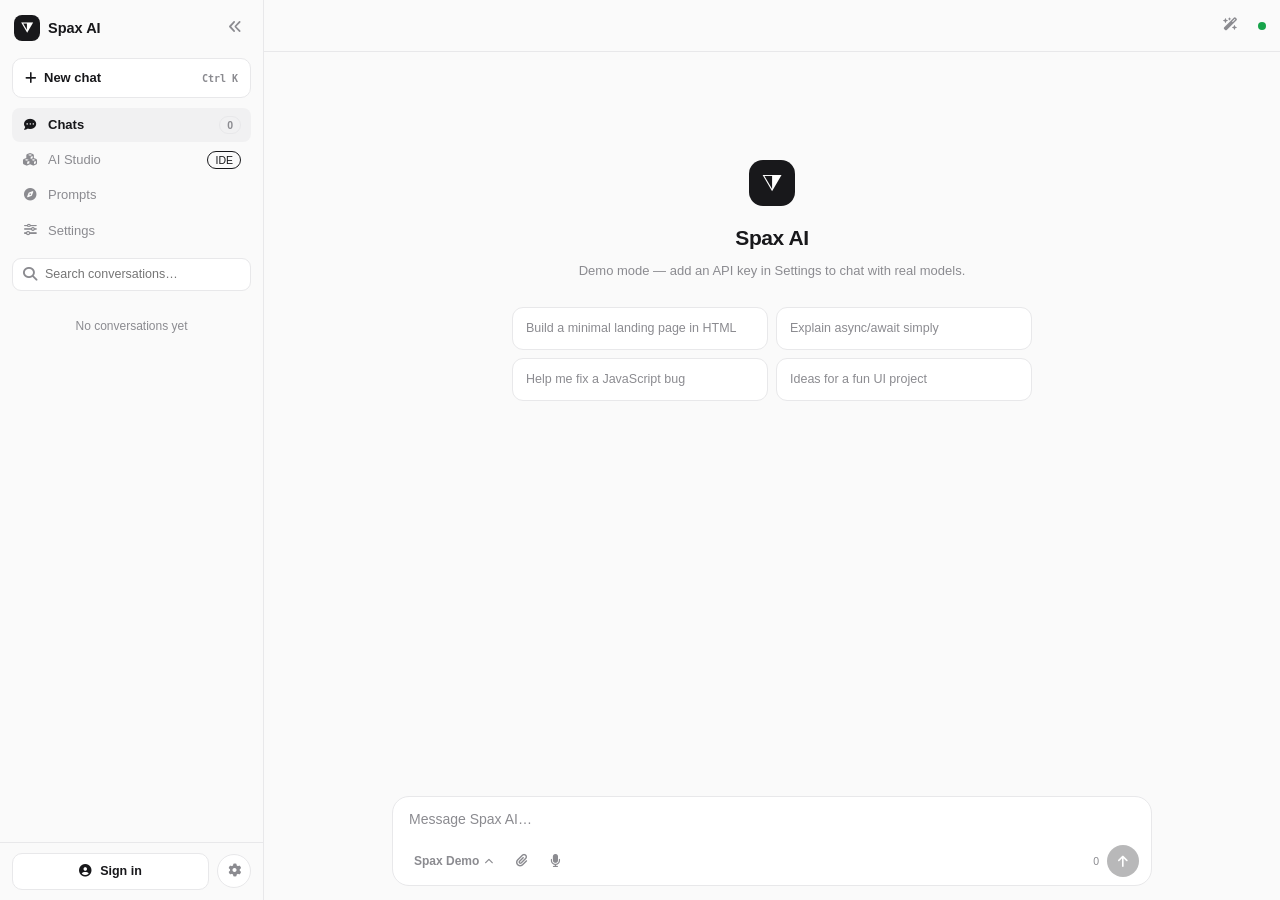
==== commit e5ecf8ab: "Update chat.html" ====
--- a/chat.html
+++ b/chat.html
@@ -1,540 +1,1735 @@
 <!DOCTYPE html>
 <html lang="en">
 <head>
-  <meta charset="UTF-8">
-  <meta name="viewport" content="width=device-width, initial-scale=1.0, maximum-scale=1.0, user-scalable=yes, viewport-fit=cover">
-  <title>Spax AI • Chat</title>
-  <link rel="icon" type="image/svg+xml" href="data:image/svg+xml,<svg xmlns='http://www.w3.org/2000/svg' viewBox='0 0 100 100'><defs><linearGradient id='g' x1='0' y1='0' x2='1' y2='1'><stop offset='0' stop-color='%236d28d9'/><stop offset='0.55' stop-color='%234f46e5'/><stop offset='1' stop-color='%232563eb'/></linearGradient></defs><rect width='100' height='100' rx='24' fill='url(%23g)'/><text x='50' y='68' font-size='55' font-weight='bold' text-anchor='middle' fill='white' font-family='Arial'>⧩</text></svg>">
-  <link rel="stylesheet" href="https://cdnjs.cloudflare.com/ajax/libs/font-awesome/6.0.0-beta3/css/all.min.css">
-  <link rel="stylesheet" href="hmmmd.css">
-  <script src="hmmmd.js" defer></script>
+<meta charset="UTF-8">
+<meta name="viewport" content="width=device-width, initial-scale=1.0, viewport-fit=cover">
+<title>Spax AI • Chat</title>
+<link rel="icon" type="image/svg+xml" href="data:image/svg+xml,<svg xmlns='http://www.w3.org/2000/svg' viewBox='0 0 100 100'><rect width='100' height='100' rx='22' fill='%2318181b'/><text x='50' y='68' font-size='52' text-anchor='middle' fill='white' font-family='Arial'>⧩</text></svg>">
+<link rel="stylesheet" href="https://cdnjs.cloudflare.com/ajax/libs/font-awesome/6.7.2/css/all.min.css">
+<style>
+/* ============ MINIMAL DESIGN SYSTEM ============ */
+:root{
+  --bg:#fafafa; --bg2:#f1f1f2; --surface:#ffffff; --text:#18181b; --text2:#8b8b90;
+  --border:#e8e8ea; --hover:#f3f3f4; --accent:#18181b; --accent-contrast:#ffffff;
+  --danger:#dc2626; --ok:#16a34a; --warn:#d97706;
+  --radius:12px; --sidebar-w:264px; --chat-w:760px; --fs:14px;
+  --shadow:0 10px 34px rgba(0,0,0,.10); --mono:ui-monospace,SFMono-Regular,Menlo,Consolas,monospace;
+}
+body.dark{--bg:#101012; --bg2:#1a1a1e; --surface:#161619; --text:#ececee; --text2:#8f8f96;
+  --border:#26262b; --hover:#1e1e23; --accent:#ececee; --accent-contrast:#111113; --shadow:0 10px 34px rgba(0,0,0,.5);}
+body.accent-blue{--accent:#2563eb;--accent-contrast:#fff}
+body.accent-green{--accent:#16a34a;--accent-contrast:#fff}
+body.accent-purple{--accent:#7c3aed;--accent-contrast:#fff}
+body.accent-orange{--accent:#ea580c;--accent-contrast:#fff}
+body.font-sm{--fs:13px} body.font-lg{--fs:15.5px}
+body.wide-chat{--chat-w:1040px}
+body.high-contrast{--text2:#5b5b60;--border:#c9c9cd}
+body.dark.high-contrast{--text2:#b9b9c0;--border:#3d3d44}
+*{margin:0;padding:0;box-sizing:border-box}
+html,body{height:100%}
+body{display:flex;overflow:hidden;background:var(--bg);color:var(--text);
+  font:var(--fs)/1.55 -apple-system,BlinkMacSystemFont,"Segoe UI",Roboto,Inter,sans-serif;
+  -webkit-font-smoothing:antialiased}
+button{font:inherit;color:inherit;background:none;border:none;cursor:pointer}
+input,textarea,select{font:inherit;color:inherit}
+a{color:var(--accent)}
+.hidden{display:none!important}
+::-webkit-scrollbar{width:8px;height:8px}
+::-webkit-scrollbar-thumb{background:var(--border);border-radius:8px}
+::-webkit-scrollbar-thumb:hover{background:var(--text2)}
+*{scrollbar-width:thin;scrollbar-color:var(--border) transparent}
+body.no-anim *,body.reduced-motion *{transition:none!important;animation:none!important;scroll-behavior:auto!important}
+@media (prefers-reduced-motion:reduce){*{transition:none!important;animation:none!important}}
+body.keyboard-nav :focus-visible{outline:2px solid var(--accent);outline-offset:2px;border-radius:6px}
+kbd{font:600 10.5px var(--mono);background:var(--bg2);border:1px solid var(--border);border-radius:5px;padding:1px 5px;color:var(--text2)}
+/* ============ SIDEBAR ============ */
+.sidebar{width:var(--sidebar-w);flex-shrink:0;display:flex;flex-direction:column;background:var(--bg);
+  border-right:1px solid var(--border);transition:margin-left .22s ease;z-index:60}
+body.sidebar-closed .sidebar{margin-left:calc(-1 * var(--sidebar-w))}
+.sidebar-header{display:flex;align-items:center;justify-content:space-between;padding:14px 14px 8px}
+.sidebar-logo{display:flex;align-items:center;gap:8px;font-weight:650;font-size:14.5px}
+.sidebar-logo-icon{width:26px;height:26px;border-radius:8px;background:var(--accent);color:var(--accent-contrast);
+  display:flex;align-items:center;justify-content:center;font-size:14px}
+.close-sidebar-btn{width:28px;height:28px;border-radius:7px;color:var(--text2)}
+.close-sidebar-btn:hover{background:var(--hover);color:var(--text)}
+.new-chat-btn{margin:8px 12px;display:flex;align-items:center;gap:8px;padding:9px 12px;border:1px solid var(--border);
+  border-radius:10px;font-size:13px;font-weight:550;background:var(--surface);transition:background .15s}
+.new-chat-btn:hover{background:var(--hover)}
+.new-chat-kbd{margin-left:auto;font:600 10px var(--mono);color:var(--text2)}
+.sidebar-nav-group{padding:2px 12px 6px;display:flex;flex-direction:column;gap:1px}
+.sidebar-nav-btn{display:flex;align-items:center;gap:10px;padding:7px 10px;border-radius:8px;font-size:13px;
+  color:var(--text2);text-decoration:none;text-align:left;transition:background .15s}
+.sidebar-nav-btn i{width:16px;text-align:center;font-size:12.5px}
+.sidebar-nav-btn:hover{background:var(--hover);color:var(--text)}
+.sidebar-nav-btn.active{background:var(--bg2);color:var(--text);font-weight:550}
+.sidebar-nav-badge{margin-left:auto;font-size:10.5px;background:var(--bg2);border:1px solid var(--border);
+  border-radius:99px;padding:0 7px;color:var(--text2)}
+.sidebar-nav-badge.accent{color:var(--accent);border-color:var(--accent);background:transparent}
+.sidebar-search{margin:4px 12px 8px;display:flex;align-items:center;gap:8px;border:1px solid var(--border);
+  border-radius:9px;padding:6px 10px;color:var(--text2);background:var(--surface)}
+.sidebar-search input{border:none;background:none;outline:none;flex:1;font-size:12.5px;min-width:0}
+.chat-history{flex:1;overflow-y:auto;padding:0 12px 12px}
+.history-label{font-size:10.5px;font-weight:650;letter-spacing:.06em;text-transform:uppercase;color:var(--text2);margin:14px 4px 4px}
+.chat-item{display:flex;align-items:center;gap:6px;padding:7px 10px;border-radius:8px;cursor:pointer;font-size:13px;color:var(--text2)}
+.chat-item:hover{background:var(--hover);color:var(--text)}
+.chat-item.active{background:var(--bg2);color:var(--text);font-weight:550}
+.chat-item-title{flex:1;white-space:nowrap;overflow:hidden;text-overflow:ellipsis}
+.chat-item-actions{display:none;gap:2px}
+.chat-item:hover .chat-item-actions{display:flex}
+.chat-item-actions button{width:22px;height:22px;border-radius:5px;font-size:10.5px;color:var(--text2)}
+.chat-item-actions button:hover{background:var(--border);color:var(--text)}
+.history-empty{padding:18px 6px;font-size:12px;color:var(--text2);text-align:center}
+.sidebar-footer{border-top:1px solid var(--border);padding:10px 12px;display:flex;align-items:center;gap:8px}
+.google-btn{width:100%;display:flex;align-items:center;justify-content:center;gap:8px;padding:8px;
+  border:1px solid var(--border);border-radius:10px;font-size:12.5px;font-weight:550;background:var(--surface)}
+.google-btn:hover{background:var(--hover)}
+.sidebar-user{display:flex;align-items:center;gap:8px;padding:5px 8px;border-radius:9px;cursor:pointer;min-width:0}
+.sidebar-user:hover{background:var(--hover)}
+.sidebar-user-name{font-size:12.5px;font-weight:550;white-space:nowrap;overflow:hidden;text-overflow:ellipsis}
+.avatar{width:26px;height:26px;border-radius:50%;background:var(--bg2);border:1px solid var(--border);
+  display:flex;align-items:center;justify-content:center;font-size:13px;overflow:hidden;flex-shrink:0}
+.avatar img{width:100%;height:100%;object-fit:cover}
+.settings-btn-circle{width:34px;height:34px;flex-shrink:0;border:1px solid var(--border);border-radius:50%;
+  color:var(--text2);background:var(--surface);font-size:13px}
+.settings-btn-circle:hover{background:var(--hover);color:var(--text)}
+.signout-dropdown{display:none;position:absolute;bottom:calc(100% + 6px);left:0;background:var(--surface);
+  border:1px solid var(--border);border-radius:10px;box-shadow:var(--shadow);padding:4px;min-width:150px;z-index:30}
+.signout-dropdown.open{display:block}
+.signout-btn{display:flex;align-items:center;gap:8px;width:100%;padding:8px 10px;border-radius:7px;font-size:12.5px;color:var(--danger)}
+.signout-btn:hover{background:var(--hover)}
+.sidebar-overlay,.mobile-preview-overlay{display:none;position:fixed;inset:0;background:rgba(0,0,0,.4);z-index:55}
+.toggle-sidebar-btn{display:none;position:fixed;top:10px;left:10px;z-index:30;width:32px;height:32px;
+  border:1px solid var(--border);border-radius:8px;background:var(--surface);color:var(--text2);font-size:12px}
+.toggle-sidebar-btn:hover{background:var(--hover);color:var(--text)}
+/* ============ MAIN ============ */
+.main-content{flex:1;display:flex;flex-direction:column;min-width:0}
+.chat-header{height:52px;flex-shrink:0;display:flex;align-items:center;justify-content:space-between;
+  padding:0 14px;border-bottom:1px solid var(--border)}
+.brand{display:flex;align-items:center;gap:8px}
+.mobile-menu-btn{display:none;width:32px;height:32px;border-radius:8px;color:var(--text2)}
+.mobile-menu-btn:hover{background:var(--hover)}
+.header-brand-pill{display:flex;align-items:center;gap:8px;font-weight:650;font-size:13.5px}
+.header-brand-icon{width:24px;height:24px;border-radius:7px;background:var(--accent);color:var(--accent-contrast);
+  display:flex;align-items:center;justify-content:center;font-size:12px}
+.header-right{display:flex;align-items:center;gap:12px}
+.top-command-btn{width:32px;height:32px;border-radius:8px;color:var(--text2);font-size:13px}
+.top-command-btn:hover{background:var(--hover);color:var(--text)}
+.connection-dot{width:8px;height:8px;border-radius:50%;background:var(--ok);cursor:pointer;flex-shrink:0}
+.connection-dot.warn{background:var(--warn)}
+.connection-dot.busy{animation:pulse 1s infinite}
+@keyframes pulse{50%{opacity:.3}}
+.messages-container{flex:1;overflow-y:auto;overscroll-behavior:contain}
+.messages-inner{max-width:var(--chat-w);margin:0 auto;padding:26px 20px 20px}
+/* welcome */
+.welcome{display:flex;flex-direction:column;align-items:center;text-align:center;padding:12vh 16px 24px}
+.welcome-logo{width:46px;height:46px;border-radius:14px;background:var(--accent);color:var(--accent-contrast);
+  display:flex;align-items:center;justify-content:center;font-size:24px;margin-bottom:16px}
+.welcome h1{font-size:21px;font-weight:650;letter-spacing:-.02em;margin-bottom:6px}
+.welcome p{font-size:13px;color:var(--text2);max-width:420px;margin-bottom:26px}
+.suggestions{display:grid;grid-template-columns:1fr 1fr;gap:8px;width:100%;max-width:520px}
+.suggestion{border:1px solid var(--border);background:var(--surface);border-radius:11px;padding:11px 13px;
+  font-size:12.5px;color:var(--text2);text-align:left;transition:border-color .15s}
+.suggestion:hover{border-color:var(--text2);color:var(--text)}
+/* messages */
+.msg{display:flex;gap:11px;margin-bottom:22px}
+body.compact-chat .msg{margin-bottom:12px}
+.msg-user{justify-content:flex-end}
+.msg-user .bubble{background:var(--bg2);border-radius:15px;padding:9px 14px;max-width:85%;white-space:pre-wrap;word-break:break-word}
+.msg-ai .msg-avatar{width:26px;height:26px;flex-shrink:0;border-radius:8px;border:1px solid var(--border);
+  background:var(--surface);display:flex;align-items:center;justify-content:center;font-size:13px;margin-top:2px}
+.msg-body{flex:1;min-width:0}
+.msg-meta{display:flex;align-items:center;gap:4px;margin-top:6px;min-height:22px}
+.msg-time{font-size:10.5px;color:var(--text2);margin-right:4px}
+body:not(.show-timestamps) .msg-time{display:none}
+.msg-action{width:24px;height:24px;border-radius:6px;font-size:11px;color:var(--text2);opacity:0;transition:opacity .15s}
+.msg:hover .msg-action{opacity:1}
+.msg-action:hover{background:var(--hover);color:var(--text)}
+.msg-action.speaking{color:var(--accent);opacity:1}
+.msg-user .msg-meta{justify-content:flex-end}
+.msg-attachments{display:flex;flex-wrap:wrap;gap:6px;margin-top:8px}
+.msg-attachments img{width:120px;height:90px;object-fit:cover;border-radius:10px;border:1px solid var(--border);cursor:zoom-in}
+.file-tag{display:inline-flex;align-items:center;gap:6px;font-size:11px;color:var(--text2);
+  border:1px solid var(--border);border-radius:7px;padding:3px 8px;background:var(--surface)}
+.msg-error{color:var(--danger)}
+/* markdown */
+.md p{margin:.45em 0} .md p:first-child{margin-top:0} .md p:last-child{margin-bottom:0}
+.md h1,.md h2,.md h3,.md h4{margin:.9em 0 .35em;font-weight:650;letter-spacing:-.01em;line-height:1.3}
+.md h1{font-size:1.3em}.md h2{font-size:1.18em}.md h3{font-size:1.06em}.md h4{font-size:1em}
+.md ul,.md ol{margin:.45em 0;padding-left:1.4em}
+.md li{margin:.2em 0}
+.md blockquote{border-left:2px solid var(--border);padding-left:12px;color:var(--text2);margin:.5em 0}
+.md hr{border:none;border-top:1px solid var(--border);margin:1em 0}
+.md code{font:.88em var(--mono);background:var(--bg2);border:1px solid var(--border);border-radius:5px;padding:1px 5px}
+.md a{text-decoration:underline;text-underline-offset:2px}
+.code-block{border:1px solid var(--border);border-radius:11px;overflow:hidden;margin:.65em 0;background:var(--surface)}
+.code-head{display:flex;align-items:center;justify-content:space-between;padding:6px 12px;
+  border-bottom:1px solid var(--border);background:var(--bg2)}
+.code-lang{font:600 10.5px var(--mono);color:var(--text2);text-transform:lowercase}
+.code-actions{display:flex;gap:4px}
+.code-actions button{display:flex;align-items:center;gap:5px;font-size:11px;color:var(--text2);
+  padding:3px 8px;border-radius:6px}
+.code-actions button:hover{background:var(--border);color:var(--text)}
+.code-block pre{padding:12px 14px;overflow-x:auto;font:12.5px/1.6 var(--mono)}
+.code-block pre code{background:none;border:none;padding:0;font:inherit}
+.tok-c{color:var(--text2);font-style:italic}.tok-s{color:#16a34a}.tok-k{color:#7c3aed}
+.tok-n{color:#d97706}.tok-t{color:#2563eb}
+body.dark .tok-s{color:#4ade80}body.dark .tok-k{color:#a78bfa}body.dark .tok-n{color:#fbbf24}body.dark .tok-t{color:#60a5fa}
+.think{border:1px solid var(--border);border-radius:10px;margin-bottom:10px;background:var(--surface)}
+.think summary{cursor:pointer;padding:7px 12px;font-size:11.5px;color:var(--text2);font-weight:550;list-style:none}
+.think summary::before{content:"▸ ";font-size:10px}
+.think[open] summary::before{content:"▾ "}
+.think-body{padding:0 12px 10px;font-size:12px;color:var(--text2);white-space:pre-wrap;max-height:220px;overflow-y:auto}
+.typing-cursor::after{content:"▍";animation:pulse 1s infinite;color:var(--text2)}
+/* ============ COMPOSER ============ */
+.input-container{flex-shrink:0;padding:8px 16px calc(14px + env(safe-area-inset-bottom))}
+.input-wrapper{max-width:var(--chat-w);margin:0 auto;background:var(--surface);border:1px solid var(--border);
+  border-radius:17px;padding:10px 12px 8px;transition:border-color .15s}
+.input-wrapper:focus-within{border-color:var(--text2)}
+.attach-row{display:flex;flex-wrap:wrap;gap:6px;padding:0 2px 8px}
+.attach-chip{display:flex;align-items:center;gap:7px;background:var(--bg2);border:1px solid var(--border);
+  border-radius:9px;padding:4px 8px;font-size:11.5px;color:var(--text2);max-width:200px}
+.attach-chip img{width:28px;height:28px;object-fit:cover;border-radius:6px}
+.attach-chip span{white-space:nowrap;overflow:hidden;text-overflow:ellipsis}
+.attach-chip button{color:var(--text2);font-size:11px;flex-shrink:0}
+.attach-chip button:hover{color:var(--danger)}
+#userInput{width:100%;border:none;background:none;outline:none;resize:none;max-height:200px;
+  padding:2px 4px;font-size:14px;line-height:1.5}
+#userInput::placeholder{color:var(--text2)}
+.input-row-bottom{display:flex;align-items:center;justify-content:space-between;margin-top:6px}
+.composer-left,.composer-right{display:flex;align-items:center;gap:4px}
+.composer-model-wrap{position:relative}
+.model-select-trigger{display:flex;align-items:center;gap:5px;padding:5px 9px;border-radius:8px;
+  font-size:12px;font-weight:550;color:var(--text2)}
+.model-select-trigger:hover{background:var(--hover);color:var(--text)}
+.upload-btn{width:30px;height:30px;border-radius:8px;color:var(--text2);font-size:13px}
+.upload-btn:hover{background:var(--hover);color:var(--text)}
+.upload-btn.recording{color:var(--danger);animation:pulse 1s infinite}
+.char-counter{font-size:10.5px;color:var(--text2);margin-right:4px;font-variant-numeric:tabular-nums}
+.send-btn{width:32px;height:32px;border-radius:50%;background:var(--accent);color:var(--accent-contrast);
+  display:flex;align-items:center;justify-content:center;font-size:13px;transition:opacity .15s}
+.send-btn:disabled{opacity:.3;cursor:default}
+.stop-btn{display:none;width:32px;height:32px;border-radius:50%;border:1.5px solid var(--danger);
+  color:var(--danger);align-items:center;justify-content:center;font-size:11px}
+.model-dropdown{display:none;position:absolute;bottom:calc(100% + 10px);left:0;width:280px;max-height:340px;
+  overflow-y:auto;background:var(--surface);border:1px solid var(--border);border-radius:13px;
+  box-shadow:var(--shadow);padding:6px;z-index:45}
+.model-dropdown.open{display:block}
+.model-group-label{display:flex;align-items:center;gap:6px;font-size:10.5px;font-weight:650;letter-spacing:.05em;
+  text-transform:uppercase;color:var(--text2);padding:8px 10px 4px}
+.key-dot{width:6px;height:6px;border-radius:50%;background:var(--border)}
+.key-dot.ok{background:var(--ok)}
+.model-item{display:flex;align-items:center;gap:8px;width:100%;padding:8px 10px;border-radius:8px;
+  font-size:13px;text-align:left}
+.model-item:hover{background:var(--hover)}
+.model-item .fa-check{margin-left:auto;color:var(--accent);font-size:11px}
+.model-item-sub{font-size:10.5px;color:var(--text2)}
+/* ============ MODALS ============ */
+.settings-modal{position:fixed;inset:0;z-index:80;display:flex;align-items:center;justify-content:center;
+  background:rgba(0,0,0,.38);padding:16px}
+.settings-panel{background:var(--surface);width:min(620px,100%);max-height:min(86vh,800px);
+  border:1px solid var(--border);border-radius:17px;box-shadow:var(--shadow);
+  display:flex;flex-direction:column;overflow:hidden}
+.settings-header{display:flex;align-items:center;gap:10px;padding:13px 16px;border-bottom:1px solid var(--border);flex-shrink:0}
+.settings-header h2{font-size:15px;font-weight:650}
+.settings-close-btn{width:30px;height:30px;border-radius:8px;color:var(--text2)}
+.settings-close-btn:hover{background:var(--hover);color:var(--text)}
+.settings-content{overflow-y:auto;padding:16px 20px 24px;flex:1}
+.settings-group{margin-bottom:6px}
+.settings-group-label{font-size:10.5px;font-weight:650;letter-spacing:.07em;text-transform:uppercase;
+  color:var(--text2);margin:20px 2px 6px}
+.settings-row{display:flex;align-items:center;justify-content:space-between;gap:12px;padding:9px 4px;
+  border-radius:9px;cursor:pointer}
+.settings-row:hover{background:var(--hover)}
+.settings-row-left{display:flex;align-items:center;gap:11px;min-width:0}
+.settings-row-icon{width:30px;height:30px;flex-shrink:0;border-radius:8px;background:var(--bg2);
+  display:flex;align-items:center;justify-content:center;font-size:12.5px;color:var(--text2)}
+.settings-row-title{font-size:13.5px;font-weight:500}
+.settings-row-desc{font-size:11.5px;color:var(--text2);line-height:1.35}
+.settings-row-right{display:flex;align-items:center;gap:8px;flex-shrink:0}
+.settings-row-value{font-size:12.5px;color:var(--text2)}
+.settings-row-chevron{font-size:10px;color:var(--text2)}
+.settings-input-item{margin:6px 2px 4px}
+.settings-input-item label,.auth-input-group label{display:block;font-size:11.5px;font-weight:600;color:var(--text2);margin-bottom:5px}
+.settings-input-item input,.auth-input-group input{width:100%;padding:9px 12px;border:1px solid var(--border);
+  border-radius:10px;background:var(--surface);outline:none;font-size:13px}
+.settings-input-item input:focus,.auth-input-group input:focus{border-color:var(--text2)}
+.auth-input-group{margin-bottom:12px}
+.toggle-switch{position:relative;display:inline-block;width:36px;height:20px;flex-shrink:0}
+.toggle-switch input{opacity:0;width:0;height:0}
+.toggle-slider{position:absolute;inset:0;background:var(--bg2);border:1px solid var(--border);border-radius:99px;
+  transition:background .18s;cursor:pointer}
+.toggle-slider::before{content:"";position:absolute;width:14px;height:14px;left:2px;top:2px;border-radius:50%;
+  background:var(--surface);box-shadow:0 1px 3px rgba(0,0,0,.25);transition:transform .18s}
+.toggle-switch input:checked + .toggle-slider{background:var(--accent);border-color:var(--accent)}
+.toggle-switch input:checked + .toggle-slider::before{transform:translateX(16px);background:var(--accent-contrast)}
+.theme-btn{display:inline-flex;align-items:center;justify-content:center;gap:6px;padding:7px 12px;
+  border:1px solid var(--border);border-radius:9px;font-size:12.5px;background:var(--surface);color:var(--text2)}
+.theme-btn:hover{background:var(--hover)}
+.theme-btn.active{background:var(--accent);color:var(--accent-contrast);border-color:var(--accent)}
+.swatch{width:22px;height:22px;border-radius:50%;border:1px solid var(--border);cursor:pointer}
+.swatch.active{box-shadow:0 0 0 2px var(--surface),0 0 0 4px var(--accent)}
+.shortcut-list{font-size:12.5px}
+.shortcut-list > div{display:flex;justify-content:space-between;align-items:center;padding:7px 2px;border-bottom:1px solid var(--border)}
+.shortcut-list > div:last-child{border-bottom:none}
+.settings-profile-card{display:flex;align-items:center;gap:12px;padding:12px;border:1px solid var(--border);
+  border-radius:13px;cursor:pointer;position:relative}
+.settings-profile-card:hover{background:var(--hover)}
+.settings-profile-avatar{width:40px;height:40px;border-radius:50%;background:var(--bg2);border:1px solid var(--border);
+  display:flex;align-items:center;justify-content:center;font-size:18px;overflow:hidden;flex-shrink:0}
+.settings-profile-avatar img{width:100%;height:100%;object-fit:cover}
+.settings-profile-name{flex:1;font-weight:600;font-size:14px}
+.settings-profile-arrow{color:var(--text2);font-size:11px}
+.profile-dropdown{display:none;position:absolute;top:calc(100% + 6px);right:0;min-width:230px;background:var(--surface);
+  border:1px solid var(--border);border-radius:12px;box-shadow:var(--shadow);padding:5px;z-index:25}
+.profile-dropdown.open{display:block}
+.profile-dropdown-item{display:flex;align-items:center;gap:9px;padding:9px 11px;border-radius:8px;font-size:13px;cursor:pointer}
+.profile-dropdown-item:hover{background:var(--hover)}
+.profile-dropdown-item i{width:15px;color:var(--text2);font-size:12px}
+.profile-dropdown-item.danger,.profile-dropdown-item.danger i{color:var(--danger)}
+.profile-dropdown-divider{height:1px;background:var(--border);margin:4px 6px}
+.provider-card{border:1px solid var(--border);border-radius:12px;padding:12px;margin-bottom:10px}
+.provider-head{display:flex;align-items:center;gap:8px;margin-bottom:8px}
+.provider-name{font-size:13px;font-weight:600}
+.key-status{font-size:10.5px;color:var(--text2)}
+.key-status.ok{color:var(--ok)}
+.provider-link{margin-left:auto;font-size:11px;color:var(--text2);text-decoration:none}
+.provider-link:hover{color:var(--accent)}
+.key-input-row{display:flex;gap:6px}
+.key-input-row input{flex:1;padding:8px 11px;border:1px solid var(--border);border-radius:9px;
+  background:var(--bg);outline:none;font:12px var(--mono);min-width:0}
+.key-input-row input:focus{border-color:var(--text2)}
+.key-eye{width:34px;border:1px solid var(--border);border-radius:9px;color:var(--text2);font-size:12px}
+.key-eye:hover{background:var(--hover)}
+.custom-extra{display:flex;gap:6px;margin-top:6px}
+.custom-extra input{flex:1;padding:8px 11px;border:1px solid var(--border);border-radius:9px;background:var(--bg);outline:none;font-size:12px;min-width:0}
+.api-note{font-size:11px;color:var(--text2);margin:0 2px 10px;line-height:1.4}
+/* auth */
+.auth-tabs{display:flex;gap:3px;background:var(--bg2);border-radius:11px;padding:3px;margin-bottom:18px}
+.auth-tab-btn{flex:1;display:flex;align-items:center;justify-content:center;gap:6px;padding:7px;
+  border-radius:8px;font-size:12.5px;font-weight:550;color:var(--text2)}
+.auth-tab-btn.active{background:var(--surface);color:var(--text);box-shadow:0 1px 4px rgba(0,0,0,.08)}
+.auth-tab-pane{display:none}
+.auth-tab-pane.active{display:block}
+.google-brand-btn{width:100%;display:flex;align-items:center;justify-content:center;gap:9px;padding:10px;
+  border:1px solid var(--border);border-radius:11px;font-size:13px;font-weight:550;background:var(--surface)}
+.google-brand-btn:hover{background:var(--hover)}
+.google-brand-btn img{width:16px;height:16px}
+.google-brand-btn:disabled{opacity:.5;cursor:default}
+.auth-divider-line{display:flex;align-items:center;gap:10px;margin:14px 0;color:var(--text2);font-size:11px}
+.auth-divider-line::before,.auth-divider-line::after{content:"";flex:1;height:1px;background:var(--border)}
+.auth-hero-icon{width:52px;height:52px;border-radius:50%;background:var(--bg2);border:1px solid var(--border);
+  display:flex;align-items:center;justify-content:center;font-size:22px;margin:0 auto 10px;color:var(--accent)}
+.auth-hint{font-size:11px;color:var(--text2);text-align:center;margin-top:10px;line-height:1.45}
+.btn-primary{display:flex;align-items:center;justify-content:center;gap:8px;width:100%;padding:10px;
+  background:var(--accent);color:var(--accent-contrast);border-radius:11px;font-weight:600;font-size:13.5px}
+.btn-primary:hover{opacity:.9}
+.btn-ghost{display:flex;align-items:center;justify-content:center;gap:8px;width:100%;padding:10px;
+  border:1px solid var(--border);border-radius:11px;font-size:13px;font-weight:550;background:var(--surface)}
+.btn-ghost:hover{background:var(--hover)}
+.avatar-presets{display:flex;gap:8px;justify-content:center;flex-wrap:wrap}
+.avatar-preset{width:38px;height:38px;border-radius:50%;background:var(--bg2);border:1.5px solid var(--border);
+  font-size:17px;display:flex;align-items:center;justify-content:center}
+.avatar-preset.active{border-color:var(--accent);box-shadow:0 0 0 2px var(--bg2)}
+.modal-avatar-preview{width:70px;height:70px;border-radius:50%;background:var(--bg2);border:1px solid var(--border);
+  display:flex;align-items:center;justify-content:center;font-size:30px;overflow:hidden;margin:0 auto 8px}
+.modal-avatar-preview img{width:100%;height:100%;object-fit:cover}
+/* prompts */
+.prompts-grid{display:grid;grid-template-columns:1fr 1fr;gap:8px}
+.prompt-card{border:1px solid var(--border);border-radius:12px;padding:12px;text-align:left;background:var(--surface)}
+.prompt-card:hover{background:var(--hover)}
+.prompt-card-title{font-size:13px;font-weight:600;margin-bottom:3px;display:flex;gap:7px;align-items:center}
+.prompt-card-title i{color:var(--text2);font-size:12px}
+.prompt-card-desc{font-size:11.5px;color:var(--text2);line-height:1.4}
+/* command palette */
+.command-palette-backdrop{display:none;position:fixed;inset:0;z-index:90;background:rgba(0,0,0,.38);
+  justify-content:center;align-items:flex-start;padding:12vh 16px 16px}
+.command-palette-backdrop.open{display:flex}
+.command-palette{width:min(560px,100%);background:var(--surface);border:1px solid var(--border);
+  border-radius:15px;box-shadow:var(--shadow);overflow:hidden}
+.command-search-wrap{display:flex;align-items:center;gap:10px;padding:13px 15px;border-bottom:1px solid var(--border);color:var(--text2)}
+.command-search-wrap input{flex:1;border:none;background:none;outline:none;font-size:14px;color:var(--text)}
+.command-list{max-height:320px;overflow-y:auto;padding:6px}
+.command-item{display:flex;align-items:center;gap:11px;width:100%;padding:9px 11px;border-radius:9px;font-size:13px;text-align:left}
+.command-item i{width:16px;color:var(--text2);font-size:12.5px}
+.command-item.active{background:var(--bg2)}
+.command-item kbd{margin-left:auto}
+.command-footer{display:flex;align-items:center;gap:6px;padding:9px 15px;border-top:1px solid var(--border);
+  font-size:10.5px;color:var(--text2)}
+.command-footer span{margin-right:6px}
+/* lightbox */
+.image-lightbox{display:none;position:fixed;inset:0;z-index:95;background:rgba(0,0,0,.88);
+  align-items:center;justify-content:center;cursor:zoom-out}
+.image-lightbox.open{display:flex}
+.image-lightbox img{max-width:92vw;max-height:92vh;border-radius:8px}
+.lightbox-close{position:absolute;top:16px;right:16px;width:36px;height:36px;border-radius:50%;
+  background:rgba(255,255,255,.12);color:#fff;font-size:15px}
+/* ============ PREVIEW PANEL ============ */
+.preview-panel{display:none;flex-direction:column;width:clamp(380px,44vw,640px);flex-shrink:0;
+  border-left:1px solid var(--border);background:var(--surface);min-width:0}
+body.preview-open .preview-panel{display:flex}
+.preview-topbar{display:flex;align-items:center;justify-content:space-between;height:46px;
+  padding:0 12px;border-bottom:1px solid var(--border);flex-shrink:0}
+.preview-brand{display:flex;align-items:center;gap:8px;font-size:12.5px;color:var(--text2);min-width:0}
+.preview-brand strong{color:var(--text);font-weight:600}
+.preview-status{font-size:10.5px;border:1px solid var(--border);border-radius:99px;padding:1px 8px;color:var(--text2)}
+.preview-status.live{color:var(--ok);border-color:var(--ok)}
+.preview-top-actions{display:flex;gap:2px}
+.preview-top-actions button{width:29px;height:29px;border-radius:7px;color:var(--text2);font-size:12px}
+.preview-top-actions button:hover{background:var(--hover);color:var(--text)}
+.preview-top-actions button:disabled{opacity:.35;cursor:default}
+.preview-address-row{display:flex;align-items:center;gap:8px;padding:7px 12px;border-bottom:1px solid var(--border);flex-shrink:0}
+.preview-file-pill{display:flex;align-items:center;gap:7px;flex:1;min-width:0;background:var(--bg2);
+  border-radius:8px;padding:5px 10px;font:11.5px var(--mono);color:var(--text2)}
+.preview-file-pill span{white-space:nowrap;overflow:hidden;text-overflow:ellipsis}
+.preview-device-group{display:flex;gap:2px}
+.preview-device{width:27px;height:27px;border-radius:7px;color:var(--text2);font-size:11.5px}
+.preview-device:hover{background:var(--hover)}
+.preview-device.active{background:var(--bg2);color:var(--text)}
+.preview-auto{display:flex;align-items:center;gap:5px;font-size:11px;color:var(--text2);cursor:pointer}
+.preview-workspace{flex:1;display:flex;flex-direction:column;min-height:0}
+.preview-stage{flex:1;overflow:auto;background:var(--bg2);display:flex;align-items:stretch;justify-content:center;padding:0}
+.preview-device-frame{width:100%;height:100%;background:#fff;transition:width .2s,height .2s}
+.preview-device-frame.mobile{width:390px;height:min(720px,calc(100% - 24px));margin:12px auto;border-radius:18px;
+  border:1px solid var(--border);overflow:hidden;box-shadow:var(--shadow);flex-shrink:0}
+.preview-device-frame.tablet{width:768px;max-width:calc(100% - 24px);height:min(920px,calc(100% - 24px));
+  margin:12px auto;border-radius:14px;border:1px solid var(--border);overflow:hidden;box-shadow:var(--shadow);flex-shrink:0}
+.preview-frame{width:100%;height:100%;border:none;background:#fff;display:block}
+.preview-console{display:none;height:170px;flex-shrink:0;border-top:1px solid var(--border);flex-direction:column}
+.preview-console.open{display:flex}
+.preview-console-head{display:flex;align-items:center;justify-content:space-between;padding:6px 12px;
+  border-bottom:1px solid var(--border);font-size:11.5px}
+.preview-console-head button{font-size:11px;color:var(--text2);padding:2px 8px;border-radius:5px}
+.preview-console-head button:hover{background:var(--hover)}
+.preview-console-body{flex:1;overflow-y:auto;font:11.5px/1.5 var(--mono)}
+.console-empty{padding:12px;color:var(--text2);font-style:italic}
+.console-line{padding:4px 12px;border-bottom:1px solid var(--border);white-space:pre-wrap;word-break:break-word}
+.console-line.error{color:var(--danger)}
+.console-line.warn{color:var(--warn)}
+.preview-bottom-bar{display:flex;align-items:center;gap:10px;height:38px;padding:0 12px;
+  border-top:1px solid var(--border);font-size:11px;color:var(--text2);flex-shrink:0}
+.preview-bottom-bar span{flex:1;display:flex;align-items:center;gap:6px;min-width:0}
+.preview-bottom-bar button{display:flex;align-items:center;gap:6px;font-size:11px;color:var(--text2);
+  padding:4px 9px;border-radius:7px;border:1px solid var(--border)}
+.preview-bottom-bar button:hover{background:var(--hover);color:var(--text)}
+#previewConsoleCount{background:var(--bg2);border-radius:99px;padding:0 6px;font-size:10px}
+.editor-textarea{width:100%;height:52vh;border:1px solid var(--border);border-radius:11px;background:var(--bg);
+  padding:12px;font:12px/1.6 var(--mono);outline:none;resize:vertical}
+.editor-textarea:focus{border-color:var(--text2)}
+/* toast + confirm */
+.toast{position:fixed;bottom:26px;left:50%;transform:translate(-50%,16px);z-index:120;background:var(--text);
+  color:var(--bg);padding:8px 16px;border-radius:10px;font-size:12.5px;opacity:0;pointer-events:none;
+  transition:opacity .2s,transform .2s;max-width:88vw;text-align:center}
+.toast.show{opacity:1;transform:translate(-50%,0)}
+.confirm-panel{width:min(360px,100%);background:var(--surface);border:1px solid var(--border);border-radius:15px;
+  box-shadow:var(--shadow);padding:20px}
+.confirm-panel p{font-size:13.5px;margin-bottom:16px;line-height:1.5}
+.confirm-actions{display:flex;gap:8px;justify-content:flex-end}
+.confirm-actions button{padding:8px 16px;border-radius:9px;font-size:13px;font-weight:550}
+#confirmCancelBtn{border:1px solid var(--border)}
+#confirmCancelBtn:hover{background:var(--hover)}
+#confirmOkBtn{background:var(--danger);color:#fff}
+/* ============ RESPONSIVE ============ */
+@media (min-width:861px){
+  body:not(.sidebar-closed) .header-brand-pill{display:none}
+  body.sidebar-closed .toggle-sidebar-btn{display:flex;align-items:center;justify-content:center}
+  body.sidebar-closed .chat-header .brand{padding-left:38px}
+}
+@media (max-width:860px){
+  .sidebar{position:fixed;top:0;left:0;bottom:0;margin-left:0!important;transform:translateX(-100%);
+    transition:transform .22s ease;box-shadow:none;width:min(300px,84vw)}
+  body.sidebar-open .sidebar{transform:translateX(0);box-shadow:var(--shadow)}
+  body.sidebar-open .sidebar-overlay{display:block}
+  .mobile-menu-btn{display:flex;align-items:center;justify-content:center}
+  .toggle-sidebar-btn{display:none!important}
+  .settings-modal{padding:0}
+  .settings-panel{width:100%;height:100dvh;max-height:none;border-radius:0;border:none}
+  .preview-panel{position:fixed;inset:0;width:100%;z-index:70;border-left:none}
+  .suggestions,.prompts-grid{grid-template-columns:1fr}
+  .messages-inner{padding:18px 14px}
+  .msg-user .bubble{max-width:92%}
+}
+</style>
 </head>
-<body>
-  <!-- ===== SIDEBAR OVERLAY ===== -->
-  <div class="sidebar-overlay" id="sidebarOverlay"></div>
-  <div class="mobile-preview-overlay" id="mobilePreviewOverlay"></div>
-  <input type="file" id="fileUploadInput" style="display:none;" multiple accept="image/*,.pdf,.txt,.js,.py,.html,.css,.json,.md">
-
-  <!-- ===== AUTH & PROFILE MODAL ===== -->
-  <div class="settings-modal hidden" id="profileModal" style="z-index: 1000;">
-    <div class="settings-panel" style="max-width: 440px;">
-      <div class="settings-header">
-        <button class="settings-close-btn" id="closeProfileModalBtn"><i class="fas fa-arrow-left"></i></button>
-        <h2 id="profileModalTitle">Sign In & Profile</h2>
+<body class="show-timestamps keyboard-nav">
+
+<div class="sidebar-overlay" id="sidebarOverlay"></div>
+<div class="mobile-preview-overlay" id="mobilePreviewOverlay"></div>
+<input type="file" id="fileUploadInput" style="display:none" multiple accept="image/*,.pdf,.txt,.js,.py,.html,.css,.json,.md">
+
+<!-- ===== PROFILE / AUTH MODAL ===== -->
+<div class="settings-modal hidden" id="profileModal" style="z-index:85">
+  <div class="settings-panel" style="max-width:440px">
+    <div class="settings-header">
+      <button class="settings-close-btn" id="closeProfileModalBtn" aria-label="Close"><i class="fas fa-arrow-left"></i></button>
+      <h2 id="profileModalTitle">Sign In & Profile</h2>
+    </div>
+    <div class="settings-content">
+      <div class="auth-tabs" id="authTabs">
+        <button type="button" class="auth-tab-btn active" data-tab="google" id="tabBtnGoogle"><i class="fab fa-google"></i> Google</button>
+        <button type="button" class="auth-tab-btn" data-tab="email" id="tabBtnEmail"><i class="fas fa-envelope"></i> Email</button>
+        <button type="button" class="auth-tab-btn" data-tab="profile" id="tabBtnProfile"><i class="fas fa-user-pen"></i> Profile</button>
       </div>
-      <div class="settings-content" style="padding: 1.25rem;">
-        
-        <!-- Auth Tabs -->
-        <div class="auth-tabs" id="authTabs">
-          <button type="button" class="auth-tab-btn active" data-tab="google" id="tabBtnGoogle">
-            <i class="fab fa-google"></i> Google
-          </button>
-          <button type="button" class="auth-tab-btn" data-tab="email" id="tabBtnEmail">
-            <i class="fas fa-envelope"></i> Email
-          </button>
-          <button type="button" class="auth-tab-btn" data-tab="profile" id="tabBtnProfile">
-            <i class="fas fa-user-pen"></i> Profile
-          </button>
-        </div>
-
-        <!-- TAB 1: GOOGLE SIGN IN -->
-        <div class="auth-tab-pane active" id="paneGoogle">
-          <div style="text-align:center;margin-bottom:1.25rem;">
-            <div style="width:3.5rem;height:3.5rem;border-radius:50%;background:var(--bg2);display:flex;align-items:center;justify-content:center;font-size:1.7rem;margin:0 auto 0.75rem;border:1px solid var(--border);color:var(--accent);">
-              <i class="fab fa-google"></i>
-            </div>
-            <h3 style="font-size:1.05rem;font-weight:700;margin-bottom:0.35rem;">Sign In with Google</h3>
-            <p style="font-size:0.8rem;color:var(--text2);line-height:1.4;">Access all models, sync conversations and settings automatically with your Google account.</p>
-          </div>
-
-          <div id="gsiButtonContainer" style="display:flex;justify-content:center;margin-bottom:0.75rem;min-height:44px;"></div>
-
-          <button type="button" class="google-brand-btn" id="googleDirectBtn">
-            <img src="https://www.google.com/favicon.ico" alt="Google">
-            <span>Continue with Google One-Tap</span>
-          </button>
-
-          <div class="auth-divider-line"><span>or enter email</span></div>
-
-          <button type="button" id="switchToEmailTabBtn" style="width:100%;padding:0.7rem;background:var(--bg-hover);border:1px solid var(--border);border-radius:0.75rem;color:var(--text);font-size:0.85rem;font-weight:600;cursor:pointer;display:flex;align-items:center;justify-content:center;gap:0.5rem;">
-            <i class="fas fa-envelope"></i> Sign in with Email & Password
-          </button>
-        </div>
-
-        <!-- TAB 2: EMAIL SIGN IN / REGISTER -->
-        <div class="auth-tab-pane" id="paneEmail">
-          <div style="margin-bottom:1rem;display:flex;align-items:center;justify-content:space-between;">
-            <h3 id="emailFormHeader" style="font-size:1rem;font-weight:700;">Account Sign In</h3>
-            <button type="button" id="authModeToggleBtn" style="background:none;border:none;color:var(--accent);font-size:0.8rem;font-weight:600;cursor:pointer;">Need an account? Register</button>
-          </div>
-
-          <div class="auth-input-group" id="registerNameGroup" style="display:none;">
-            <label for="authNameInput">Full Name</label>
-            <input type="text" id="authNameInput" placeholder="Your name (e.g. Batbleseed)">
-          </div>
-
-          <div class="auth-input-group">
-            <label for="authEmailInput">Email Address</label>
-            <input type="email" id="authEmailInput" placeholder="name@example.com" required autocomplete="email">
-          </div>
-
-          <div class="auth-input-group">
-            <label for="authPasswordInput">Password</label>
-            <input type="password" id="authPasswordInput" placeholder="••••••••" required autocomplete="current-password">
-          </div>
-
-          <button type="button" id="emailAuthSubmitBtn" style="width:100%;margin-top:0.5rem;padding:0.75rem;background:var(--accent);color:var(--accent-contrast);border:none;border-radius:0.75rem;font-weight:600;font-size:0.9rem;cursor:pointer;display:flex;align-items:center;justify-content:center;gap:0.5rem;">
-            <i class="fas fa-right-to-bracket"></i> <span id="emailAuthBtnText">Sign In</span>
-          </button>
-
-          <div style="margin-top:0.75rem;display:flex;justify-content:space-between;font-size:0.78rem;color:var(--text2);">
-            <label style="display:flex;align-items:center;gap:0.4rem;cursor:pointer;">
-              <input type="checkbox" id="rememberMeCheckbox" checked> Remember me
-            </label>
-            <span id="quickFillDemoBtn" style="color:var(--accent);cursor:pointer;">Quick Fill Demo</span>
-          </div>
-        </div>
-
-        <!-- TAB 3: PROFILE CUSTOMIZATION -->
-        <div class="auth-tab-pane" id="paneProfile">
-          <div style="display:flex;flex-direction:column;align-items:center;margin-bottom:1.25rem;gap:0.5rem;">
-            <div id="modalAvatarPreview" style="width:4.5rem;height:4.5rem;border-radius:50%;background:var(--accent);color:var(--accent-contrast);display:flex;align-items:center;justify-content:center;font-size:1.8rem;overflow:hidden;border:2px solid var(--border);box-shadow:0 4px 12px rgba(0,0,0,0.08);">
-              <i class="fas fa-user"></i>
-            </div>
-            <span style="font-size:0.8rem;color:var(--text2);">Choose your avatar and display name</span>
-          </div>
-
-          <div style="margin-bottom:1.2rem;">
-            <label style="font-size:0.75rem;font-weight:600;color:var(--text2);display:block;margin-bottom:0.5rem;">Preset Avatars</label>
-            <div id="avatarPresetsList" style="display:flex;gap:0.5rem;justify-content:center;flex-wrap:wrap;"></div>
-          </div>
-
-          <div class="auth-input-group">
-            <label for="profileNameInput">Display Name</label>
-            <input type="text" id="profileNameInput" placeholder="e.g. Batbleseed">
-          </div>
-
-          <div class="auth-input-group" style="margin-bottom:1.25rem;">
-            <label for="profileAvatarUrlInput">Custom Avatar Image URL (Optional)</label>
-            <input type="url" id="profileAvatarUrlInput" placeholder="https://... direct image link">
-          </div>
-
-          <div style="display:flex;gap:0.6rem;">
-            <button id="saveProfileModalBtn" style="flex:1;padding:0.75rem;background:var(--accent);color:var(--accent-contrast);border:none;border-radius:0.75rem;font-weight:600;cursor:pointer;display:flex;align-items:center;justify-content:center;gap:0.5rem;font-size:0.9rem;">
-              <i class="fas fa-check"></i> Save Profile
-            </button>
-            <button id="quickGuestLoginBtn" type="button" style="padding:0.75rem 1rem;background:var(--bg-hover);border:1.5px solid var(--border);border-radius:0.75rem;color:var(--text);font-size:0.85rem;font-weight:500;cursor:pointer;">
-              Reset
-            </button>
-          </div>
-        </div>
-
+
+      <div class="auth-tab-pane active" id="paneGoogle">
+        <div style="text-align:center;margin-bottom:18px">
+          <div class="auth-hero-icon"><i class="fab fa-google"></i></div>
+          <h3 style="font-size:15px;font-weight:650;margin-bottom:4px">Sign in with Google</h3>
+          <p style="font-size:12px;color:var(--text2)">Save your profile identity with your Google account.</p>
+        </div>
+        <div id="gsiButtonContainer" style="display:flex;justify-content:center;margin-bottom:10px;min-height:0"></div>
+        <button type="button" class="google-brand-btn" id="googleDirectBtn">
+          <img src="https://www.google.com/favicon.ico" alt=""><span>Continue with Google</span>
+        </button>
+        <p class="auth-hint" id="gsiHint"></p>
+        <div class="auth-divider-line"><span>or</span></div>
+        <button type="button" class="btn-ghost" id="switchToEmailTabBtn"><i class="fas fa-envelope"></i> Sign in with Email</button>
+      </div>
+
+      <div class="auth-tab-pane" id="paneEmail">
+        <div style="display:flex;align-items:center;justify-content:space-between;margin-bottom:14px">
+          <h3 id="emailFormHeader" style="font-size:14px;font-weight:650">Account Sign In</h3>
+          <button type="button" id="authModeToggleBtn" style="color:var(--accent);font-size:12px;font-weight:600">Need an account? Register</button>
+        </div>
+        <div class="auth-input-group hidden" id="registerNameGroup">
+          <label for="authNameInput">Full Name</label>
+          <input type="text" id="authNameInput" placeholder="Your name" autocomplete="name">
+        </div>
+        <div class="auth-input-group">
+          <label for="authEmailInput">Email Address</label>
+          <input type="email" id="authEmailInput" placeholder="name@example.com" autocomplete="email">
+        </div>
+        <div class="auth-input-group">
+          <label for="authPasswordInput">Password</label>
+          <input type="password" id="authPasswordInput" placeholder="••••••••" autocomplete="current-password">
+        </div>
+        <button type="button" class="btn-primary" id="emailAuthSubmitBtn">
+          <i class="fas fa-right-to-bracket"></i> <span id="emailAuthBtnText">Sign In</span>
+        </button>
+        <div style="margin-top:12px;display:flex;justify-content:space-between;font-size:12px;color:var(--text2)">
+          <label style="display:flex;align-items:center;gap:6px;cursor:pointer"><input type="checkbox" id="rememberMeCheckbox" checked> Remember me</label>
+          <span id="quickFillDemoBtn" style="color:var(--accent);cursor:pointer;font-weight:550">Quick Fill Demo</span>
+        </div>
+        <p class="auth-hint">Local demo account — stored only in this browser, not a real server login.</p>
+      </div>
+
+      <div class="auth-tab-pane" id="paneProfile">
+        <div style="text-align:center;margin-bottom:18px">
+          <div class="modal-avatar-preview" id="modalAvatarPreview"><i class="fas fa-user"></i></div>
+          <span style="font-size:12px;color:var(--text2)">Choose your avatar and display name</span>
+        </div>
+        <div style="margin-bottom:16px">
+          <label style="font-size:11.5px;font-weight:600;color:var(--text2);display:block;margin-bottom:8px">Preset Avatars</label>
+          <div class="avatar-presets" id="avatarPresetsList"></div>
+        </div>
+        <div class="auth-input-group">
+          <label for="profileNameInput">Display Name</label>
+          <input type="text" id="profileNameInput" placeholder="e.g. Batbleseed">
+        </div>
+        <div class="auth-input-group" style="margin-bottom:18px">
+          <label for="profileAvatarUrlInput">Custom Avatar Image URL (optional)</label>
+          <input type="url" id="profileAvatarUrlInput" placeholder="https://… direct image link">
+        </div>
+        <div style="display:flex;gap:8px">
+          <button class="btn-primary" id="saveProfileModalBtn" style="flex:1"><i class="fas fa-check"></i> Save Profile</button>
+          <button class="btn-ghost" id="quickGuestLoginBtn" type="button" style="width:auto;padding:10px 16px">Reset</button>
+        </div>
       </div>
     </div>
   </div>
-
-  <!-- ===== SETTINGS MODAL ===== -->
-  <div class="settings-modal hidden" id="settingsModal">
-    <div class="settings-panel">
-      <div class="settings-header">
-        <button class="settings-close-btn" id="closeSettingsBtn"><i class="fas fa-arrow-left"></i></button>
-        <h2>Settings</h2>
+</div>
+
+<!-- ===== SETTINGS MODAL ===== -->
+<div class="settings-modal hidden" id="settingsModal">
+  <div class="settings-panel">
+    <div class="settings-header">
+      <button class="settings-close-btn" id="closeSettingsBtn" aria-label="Close settings"><i class="fas fa-arrow-left"></i></button>
+      <h2>Settings</h2>
+    </div>
+    <div class="settings-content">
+      <div class="settings-profile-card" id="settingsProfileCard">
+        <div class="settings-profile-avatar" id="settingsProfileAvatar"><i class="fas fa-user"></i></div>
+        <div class="settings-profile-name" id="settingsProfileName">Guest User</div>
+        <div class="settings-profile-arrow"><i class="fas fa-chevron-right"></i></div>
+        <div class="profile-dropdown" id="profileDropdown">
+          <div class="profile-dropdown-item" id="profileSignInItem"><i class="fas fa-user-pen"></i> Edit Profile & Sign In</div>
+          <div class="profile-dropdown-item" id="profileEditNameItem"><i class="fas fa-pen"></i> Quick Name Change</div>
+          <div class="profile-dropdown-divider"></div>
+          <div class="profile-dropdown-item danger" id="profileSignOutItem"><i class="fas fa-right-from-bracket"></i> Sign out</div>
+        </div>
       </div>
 
-      <div class="settings-content">
-        <!-- Profile Card -->
-        <div class="settings-profile-card" id="settingsProfileCard" style="position:relative;">
-          <div class="settings-profile-avatar" id="settingsProfileAvatar"><i class="fas fa-user"></i></div>
-          <div class="settings-profile-name" id="settingsProfileName">Guest User</div>
-          <div class="settings-profile-arrow"><i class="fas fa-chevron-right"></i></div>
-          <div class="profile-dropdown" id="profileDropdown">
-            <div class="profile-dropdown-item" id="profileSignInItem"><i class="fas fa-user-pen"></i> Edit Profile & Sign In</div>
-            <div class="profile-dropdown-item" id="profileEditNameItem"><i class="fas fa-pen"></i> Quick Name Change</div>
-            <div class="profile-dropdown-divider"></div>
-            <div class="profile-dropdown-item danger" id="profileSignOutItem"><i class="fas fa-right-from-bracket"></i> Sign out</div>
+      <div class="settings-group">
+        <div class="settings-group-label">General</div>
+        <div class="settings-row" id="themeRow">
+          <div class="settings-row-left"><div class="settings-row-icon"><i class="fas fa-sun"></i></div>
+            <div class="settings-row-text"><div class="settings-row-title">Theme</div></div></div>
+          <div class="settings-row-right"><span class="settings-row-value" id="themeValue">Light</span><i class="fas fa-chevron-down settings-row-chevron"></i></div>
+        </div>
+        <div id="themeDropdown" class="hidden" style="padding:4px 4px 6px">
+          <div style="display:flex;gap:8px">
+            <button class="theme-btn active" data-theme="default" style="flex:1"><i class="fas fa-sun"></i> Light</button>
+            <button class="theme-btn" data-theme="dark" style="flex:1"><i class="fas fa-moon"></i> Dark</button>
           </div>
         </div>
-
-        <!-- General Section -->
-        <div class="settings-group">
-          <div class="settings-group-label">General</div>
-
-          <div class="settings-row" id="themeRow">
-            <div class="settings-row-left">
-              <div class="settings-row-icon"><i class="fas fa-sun"></i></div>
-              <div class="settings-row-text">
-                <div class="settings-row-title">Theme</div>
-              </div>
-            </div>
-            <div class="settings-row-right">
-              <span class="settings-row-value" id="themeValue">Light</span>
-              <i class="fas fa-chevron-down settings-row-chevron"></i>
-            </div>
+      </div>
+
+      <div class="settings-group">
+        <div class="settings-group-label">API Keys</div>
+        <p class="api-note">Keys are stored locally in this browser and sent only to the provider you choose. No key? The built-in demo model works offline.</p>
+        <div id="providerCards"></div>
+      </div>
+
+      <div class="settings-group">
+        <div class="settings-group-label">Features</div>
+        <div class="settings-row" style="cursor:default">
+          <div class="settings-row-left"><div class="settings-row-icon"><i class="fas fa-code"></i></div>
+            <div class="settings-row-text"><div class="settings-row-title">HTML Preview</div><div class="settings-row-desc">Display HTML content in a preview panel</div></div></div>
+          <div class="settings-row-right"><label class="toggle-switch"><input type="checkbox" id="previewToggle" checked><span class="toggle-slider"></span></label></div>
+        </div>
+        <div class="settings-row" style="cursor:default">
+          <div class="settings-row-left"><div class="settings-row-icon"><i class="fas fa-shield-halved"></i></div>
+            <div class="settings-row-text"><div class="settings-row-title">CORS Proxy</div><div class="settings-row-desc">Route API requests through a proxy</div></div></div>
+          <div class="settings-row-right"><label class="toggle-switch"><input type="checkbox" id="proxyToggle"><span class="toggle-slider"></span></label></div>
+        </div>
+        <div class="settings-input-item">
+          <label for="proxyUrlInput">Proxy URL — use {url} as placeholder</label>
+          <input type="text" id="proxyUrlInput" placeholder="https://my-proxy.example/?url={url}">
+        </div>
+      </div>
+
+      <div class="settings-group">
+        <div class="settings-group-label">Appearance</div>
+        <div class="settings-row" style="cursor:default">
+          <div class="settings-row-left"><div class="settings-row-icon"><i class="fas fa-text-height"></i></div>
+            <div class="settings-row-text"><div class="settings-row-title">Font size</div></div></div>
+          <div class="settings-row-right">
+            <button class="theme-btn font-btn" data-size="sm" style="padding:5px 10px">S</button>
+            <button class="theme-btn font-btn active" data-size="md" style="padding:5px 10px">M</button>
+            <button class="theme-btn font-btn" data-size="lg" style="padding:5px 10px">L</button>
           </div>
-          <div id="themeDropdown" style="display:none;padding:0.3rem 0 0 0;">
-            <div style="display:flex;gap:0.5rem;">
-              <button class="theme-btn active" data-theme="default" style="flex:1;"><i class="fas fa-sun"></i> Light</button>
-              <button class="theme-btn" data-theme="dark" style="flex:1;"><i class="fas fa-moon"></i> Dark</button>
-            </div>
+        </div>
+        <div class="settings-row" style="cursor:default">
+          <div class="settings-row-left"><div class="settings-row-icon"><i class="fas fa-palette"></i></div>
+            <div class="settings-row-text"><div class="settings-row-title">Accent color</div></div></div>
+          <div class="settings-row-right" style="gap:7px">
+            <button class="swatch active" data-accent="default" style="background:linear-gradient(135deg,#18181b 50%,#f5f5f5 50%)" title="Default"></button>
+            <button class="swatch" data-accent="blue" style="background:#2563eb" title="Blue"></button>
+            <button class="swatch" data-accent="green" style="background:#16a34a" title="Green"></button>
+            <button class="swatch" data-accent="purple" style="background:#7c3aed" title="Purple"></button>
+            <button class="swatch" data-accent="orange" style="background:#ea580c" title="Orange"></button>
           </div>
         </div>
-
-        <!-- API Keys Section -->
-        <div class="settings-group">
-          <div class="settings-group-label">API Keys</div>
-          <div style="font-size:0.72rem;color:#666;padding-left:0.2rem;margin-bottom:0.3rem;">Stored securely in your browser's local storage</div>
-          <div id="providerCards"></div>
-        </div>
-
-        <!-- Features Section -->
-        <div class="settings-group">
-          <div class="settings-group-label">Features</div>
-
-          <div class="settings-row">
-            <div class="settings-row-left">
-              <div class="settings-row-icon"><i class="fas fa-code"></i></div>
-              <div class="settings-row-text">
-                <div class="settings-row-title">HTML Preview</div>
-                <div class="settings-row-desc">Display HTML content in a preview panel</div>
-              </div>
-            </div>
-            <div class="settings-row-right">
-              <label class="toggle-switch">
-                <input type="checkbox" id="previewToggle" checked>
-                <span class="toggle-slider"></span>
-              </label>
-            </div>
+      </div>
+
+      <div class="settings-group">
+        <div class="settings-group-label">Chat</div>
+        <div class="settings-row" style="cursor:default">
+          <div class="settings-row-left"><div class="settings-row-icon"><i class="fas fa-temperature-half"></i></div>
+            <div class="settings-row-text"><div class="settings-row-title">Temperature</div><div class="settings-row-desc">Higher = creative, lower = precise</div></div></div>
+          <div class="settings-row-right">
+            <input type="range" id="temperatureSlider" min="0" max="1.5" step="0.1" value="0.7" style="width:110px;accent-color:var(--accent)">
+            <span class="settings-row-value" id="temperatureValue">0.7</span>
           </div>
-
-          <div class="settings-row">
-            <div class="settings-row-left">
-              <div class="settings-row-icon"><i class="fas fa-shield-halved"></i></div>
-              <div class="settings-row-text">
-                <div class="settings-row-title">CORS Proxy</div>
-                <div class="settings-row-desc">Use proxy for cross-origin requests</div>
-              </div>
-            </div>
-            <div class="settings-row-right">
-              <label class="toggle-switch">
-                <input type="checkbox" id="proxyToggle">
-                <span class="toggle-slider"></span>
-              </label>
-            </div>
-          </div>
-
-          <div class="settings-input-item" style="padding:0 0.2rem;">
-            <label>Proxy URL</label>
-            <input type="text" id="proxyUrlInput" placeholder="https://...">
-          </div>
-        </div>
-
-        <!-- Appearance Section -->
-        <div class="settings-group">
-          <div class="settings-group-label">Appearance</div>
-          <div class="settings-row" style="cursor:default;">
-            <div class="settings-row-left">
-              <div class="settings-row-icon"><i class="fas fa-text-height"></i></div>
-              <div class="settings-row-text"><div class="settings-row-title">Font size</div></div>
-            </div>
-            <div class="settings-row-right">
-              <button class="theme-btn font-btn" data-size="sm" style="padding:0.4rem 0.7rem;">S</button>
-              <button class="theme-btn font-btn active" data-size="md" style="padding:0.4rem 0.7rem;">M</button>
-              <button class="theme-btn font-btn" data-size="lg" style="padding:0.4rem 0.7rem;">L</button>
-            </div>
-          </div>
-          <div class="settings-row" style="cursor:default;">
-            <div class="settings-row-left">
-              <div class="settings-row-icon"><i class="fas fa-palette"></i></div>
-              <div class="settings-row-text"><div class="settings-row-title">Accent color</div></div>
-            </div>
-            <div class="settings-row-right" style="gap:0.45rem;">
-              <button class="swatch active" data-accent="default" style="background:linear-gradient(135deg,#0d0d0d 50%,#f5f5f5 50%);" title="Default"></button>
-              <button class="swatch" data-accent="blue" style="background:#2d68ff;" title="Blue"></button>
-              <button class="swatch" data-accent="green" style="background:#22c55e;" title="Green"></button>
-              <button class="swatch" data-accent="purple" style="background:#8b5cf6;" title="Purple"></button>
-              <button class="swatch" data-accent="orange" style="background:#f59e0b;" title="Orange"></button>
-            </div>
-          </div>
-        </div>
-
-        <!-- Chat Section -->
-        <div class="settings-group">
-          <div class="settings-group-label">Chat</div>
-          <div class="settings-row" style="cursor:default;">
-            <div class="settings-row-left">
-              <div class="settings-row-icon"><i class="fas fa-temperature-half"></i></div>
-              <div class="settings-row-text">
-                <div class="settings-row-title">Temperature</div>
-                <div class="settings-row-desc">Higher = more creative, lower = more precise</div>
-              </div>
-            </div>
-            <div class="settings-row-right">
-              <input type="range" id="temperatureSlider" min="0" max="1.5" step="0.1" style="width:110px;">
-              <span class="settings-row-value" id="temperatureValue">0.7</span>
-            </div>
-          </div>
-          <div class="settings-row" id="exportAllBtn">
-            <div class="settings-row-left">
-              <div class="settings-row-icon"><i class="fas fa-file-export"></i></div>
-              <div class="settings-row-text">
-                <div class="settings-row-title">Export all chats</div>
-                <div class="settings-row-desc">Download everything as Markdown</div>
-              </div>
-            </div>
-            <div class="settings-row-right"><i class="fas fa-chevron-right settings-row-chevron"></i></div>
-          </div>
-          <div class="settings-row" id="clearAllChatsBtn">
-            <div class="settings-row-left">
-              <div class="settings-row-icon" style="color:#ef4444;"><i class="fas fa-trash"></i></div>
-              <div class="settings-row-text">
-                <div class="settings-row-title" style="color:#ef4444;">Clear all chats</div>
-                <div class="settings-row-desc">Permanently delete chat history</div>
-              </div>
-            </div>
-            <div class="settings-row-right"><i class="fas fa-chevron-right settings-row-chevron"></i></div>
-          </div>
-        </div>
-
-        <!-- Advanced Settings: 30+ options -->
-        <div class="settings-group">
-          <div class="settings-group-label">Interface</div>
-          <div class="settings-row"><div class="settings-row-left"><div class="settings-row-icon"><i class="fas fa-wand-magic-sparkles"></i></div><div class="settings-row-text"><div class="settings-row-title">Smooth animations</div><div class="settings-row-desc">Enable interface transitions</div></div></div><div class="settings-row-right"><label class="toggle-switch"><input type="checkbox" data-setting="animations" checked><span class="toggle-slider"></span></label></div></div>
-          <div class="settings-row"><div class="settings-row-left"><div class="settings-row-icon"><i class="fas fa-layer-group"></i></div><div class="settings-row-text"><div class="settings-row-title">Compact chat</div><div class="settings-row-desc">Reduce spacing between messages</div></div></div><div class="settings-row-right"><label class="toggle-switch"><input type="checkbox" data-setting="compactChat"><span class="toggle-slider"></span></label></div></div>
-          <div class="settings-row"><div class="settings-row-left"><div class="settings-row-icon"><i class="fas fa-maximize"></i></div><div class="settings-row-text"><div class="settings-row-title">Wide chat layout</div><div class="settings-row-desc">Use more horizontal space</div></div></div><div class="settings-row-right"><label class="toggle-switch"><input type="checkbox" data-setting="wideChat"><span class="toggle-slider"></span></label></div></div>
-          <div class="settings-row"><div class="settings-row-left"><div class="settings-row-icon"><i class="fas fa-clock"></i></div><div class="settings-row-text"><div class="settings-row-title">Show message timestamps</div><div class="settings-row-desc">Display time under messages</div></div></div><div class="settings-row-right"><label class="toggle-switch"><input type="checkbox" data-setting="timestamps" checked><span class="toggle-slider"></span></label></div></div>
-          <div class="settings-row"><div class="settings-row-left"><div class="settings-row-icon"><i class="fas fa-bars-staggered"></i></div><div class="settings-row-text"><div class="settings-row-title">Show sidebar search</div><div class="settings-row-desc">Keep chat search visible</div></div></div><div class="settings-row-right"><label class="toggle-switch"><input type="checkbox" data-setting="sidebarSearch" checked><span class="toggle-slider"></span></label></div></div>
-          <div class="settings-row"><div class="settings-row-left"><div class="settings-row-icon"><i class="fas fa-arrows-rotate"></i></div><div class="settings-row-text"><div class="settings-row-title">Remember sidebar state</div><div class="settings-row-desc">Restore open or closed state</div></div></div><div class="settings-row-right"><label class="toggle-switch"><input type="checkbox" data-setting="rememberSidebar" checked><span class="toggle-slider"></span></label></div></div>
-        </div>
-
-        <div class="settings-group">
-          <div class="settings-group-label">Messages</div>
-          <div class="settings-row"><div class="settings-row-left"><div class="settings-row-icon"><i class="fas fa-markdown"></i></div><div class="settings-row-text"><div class="settings-row-title">Markdown rendering</div><div class="settings-row-desc">Format headings, lists, links and code</div></div></div><div class="settings-row-right"><label class="toggle-switch"><input type="checkbox" data-setting="markdown" checked><span class="toggle-slider"></span></label></div></div>
-          <div class="settings-row"><div class="settings-row-left"><div class="settings-row-icon"><i class="fas fa-code"></i></div><div class="settings-row-text"><div class="settings-row-title">Syntax highlighting</div><div class="settings-row-desc">Improve code block readability</div></div></div><div class="settings-row-right"><label class="toggle-switch"><input type="checkbox" data-setting="syntax" checked><span class="toggle-slider"></span></label></div></div>
-          <div class="settings-row"><div class="settings-row-left"><div class="settings-row-icon"><i class="fas fa-copy"></i></div><div class="settings-row-text"><div class="settings-row-title">Code copy buttons</div><div class="settings-row-desc">Show copy controls on code blocks</div></div></div><div class="settings-row-right"><label class="toggle-switch"><input type="checkbox" data-setting="codeCopy" checked><span class="toggle-slider"></span></label></div></div>
-          <div class="settings-row"><div class="settings-row-left"><div class="settings-row-icon"><i class="fas fa-play"></i></div><div class="settings-row-text"><div class="settings-row-title">Code run buttons</div><div class="settings-row-desc">Show Run on HTML code blocks</div></div></div><div class="settings-row-right"><label class="toggle-switch"><input type="checkbox" data-setting="codeRun" checked><span class="toggle-slider"></span></label></div></div>
-          <div class="settings-row"><div class="settings-row-left"><div class="settings-row-icon"><i class="fas fa-link"></i></div><div class="settings-row-text"><div class="settings-row-title">Clickable links</div><div class="settings-row-desc">Open Markdown links in a new tab</div></div></div><div class="settings-row-right"><label class="toggle-switch"><input type="checkbox" data-setting="links" checked><span class="toggle-slider"></span></label></div></div>
-          <div class="settings-row"><div class="settings-row-left"><div class="settings-row-icon"><i class="fas fa-brain"></i></div><div class="settings-row-text"><div class="settings-row-title">Thinking panel</div><div class="settings-row-desc">Show available reasoning metadata</div></div></div><div class="settings-row-right"><label class="toggle-switch"><input type="checkbox" data-setting="thinking" checked><span class="toggle-slider"></span></label></div></div>
-          <div class="settings-row"><div class="settings-row-left"><div class="settings-row-icon"><i class="fas fa-volume-high"></i></div><div class="settings-row-text"><div class="settings-row-title">Read aloud actions</div><div class="settings-row-desc">Keep text-to-speech controls</div></div></div><div class="settings-row-right"><label class="toggle-switch"><input type="checkbox" data-setting="readAloud" checked><span class="toggle-slider"></span></label></div></div>
-        </div>
-
-        <div class="settings-group">
-          <div class="settings-group-label">Composer</div>
-          <div class="settings-row"><div class="settings-row-left"><div class="settings-row-icon"><i class="fas fa-keyboard"></i></div><div class="settings-row-text"><div class="settings-row-title">Enter to send</div><div class="settings-row-desc">Press Enter to send a message</div></div></div><div class="settings-row-right"><label class="toggle-switch"><input type="checkbox" data-setting="enterSend" checked><span class="toggle-slider"></span></label></div></div>
-          <div class="settings-row"><div class="settings-row-left"><div class="settings-row-icon"><i class="fas fa-file-lines"></i></div><div class="settings-row-text"><div class="settings-row-title">Save draft automatically</div><div class="settings-row-desc">Restore unfinished messages</div></div></div><div class="settings-row-right"><label class="toggle-switch"><input type="checkbox" data-setting="drafts" checked><span class="toggle-slider"></span></label></div></div>
-          <div class="settings-row"><div class="settings-row-left"><div class="settings-row-icon"><i class="fas fa-paperclip"></i></div><div class="settings-row-text"><div class="settings-row-title">File upload previews</div><div class="settings-row-desc">Show attached files before sending</div></div></div><div class="settings-row-right"><label class="toggle-switch"><input type="checkbox" data-setting="uploadPreviews" checked><span class="toggle-slider"></span></label></div></div>
-          <div class="settings-row"><div class="settings-row-left"><div class="settings-row-icon"><i class="fas fa-microphone"></i></div><div class="settings-row-text"><div class="settings-row-title">Voice input</div><div class="settings-row-desc">Enable microphone input when supported</div></div></div><div class="settings-row-right"><label class="toggle-switch"><input type="checkbox" data-setting="voice" checked><span class="toggle-slider"></span></label></div></div>
-          <div class="settings-row"><div class="settings-row-left"><div class="settings-row-icon"><i class="fas fa-paste"></i></div><div class="settings-row-text"><div class="settings-row-title">Clipboard image paste</div><div class="settings-row-desc">Paste images directly into chat</div></div></div><div class="settings-row-right"><label class="toggle-switch"><input type="checkbox" data-setting="pasteImages" checked><span class="toggle-slider"></span></label></div></div>
-          <div class="settings-row"><div class="settings-row-left"><div class="settings-row-icon"><i class="fas fa-arrows-up-down"></i></div><div class="settings-row-text"><div class="settings-row-title">Auto-grow composer</div><div class="settings-row-desc">Expand the message box while typing</div></div></div><div class="settings-row-right"><label class="toggle-switch"><input type="checkbox" data-setting="autoGrow" checked><span class="toggle-slider"></span></label></div></div>
-        </div>
-
-        <div class="settings-group">
-          <div class="settings-group-label">HTML Preview</div>
-          <div class="settings-row"><div class="settings-row-left"><div class="settings-row-icon"><i class="fas fa-rotate"></i></div><div class="settings-row-text"><div class="settings-row-title">Auto refresh preview</div><div class="settings-row-desc">Refresh preview after new HTML output</div></div></div><div class="settings-row-right"><label class="toggle-switch"><input type="checkbox" data-setting="previewAutoRefresh" checked><span class="toggle-slider"></span></label></div></div>
-          <div class="settings-row"><div class="settings-row-left"><div class="settings-row-icon"><i class="fas fa-terminal"></i></div><div class="settings-row-text"><div class="settings-row-title">Preview console</div><div class="settings-row-desc">Capture console logs and runtime errors</div></div></div><div class="settings-row-right"><label class="toggle-switch"><input type="checkbox" data-setting="previewConsole" checked><span class="toggle-slider"></span></label></div></div>
-          <div class="settings-row"><div class="settings-row-left"><div class="settings-row-icon"><i class="fas fa-mobile-screen"></i></div><div class="settings-row-text"><div class="settings-row-title">Responsive preview controls</div><div class="settings-row-desc">Allow mobile, tablet and desktop modes</div></div></div><div class="settings-row-right"><label class="toggle-switch"><input type="checkbox" data-setting="previewDevices" checked><span class="toggle-slider"></span></label></div></div>
-          <div class="settings-row"><div class="settings-row-left"><div class="settings-row-icon"><i class="fas fa-lock"></i></div><div class="settings-row-text"><div class="settings-row-title">Sandbox HTML preview</div><div class="settings-row-desc">Keep generated pages isolated in an iframe</div></div></div><div class="settings-row-right"><label class="toggle-switch"><input type="checkbox" data-setting="previewSandbox" checked><span class="toggle-slider"></span></label></div></div>
-          <div class="settings-row"><div class="settings-row-left"><div class="settings-row-icon"><i class="fas fa-download"></i></div><div class="settings-row-text"><div class="settings-row-title">Preview download</div><div class="settings-row-desc">Allow generated HTML to be downloaded</div></div></div><div class="settings-row-right"><label class="toggle-switch"><input type="checkbox" data-setting="previewDownload" checked><span class="toggle-slider"></span></label></div></div>
-          <div class="settings-row"><div class="settings-row-left"><div class="settings-row-icon"><i class="fas fa-up-right-from-square"></i></div><div class="settings-row-text"><div class="settings-row-title">Open preview externally</div><div class="settings-row-desc">Allow opening generated pages in a new tab</div></div></div><div class="settings-row-right"><label class="toggle-switch"><input type="checkbox" data-setting="previewExternal" checked><span class="toggle-slider"></span></label></div></div>
-        </div>
-
-        <div class="settings-group">
-          <div class="settings-group-label">Privacy & Storage</div>
-          <div class="settings-row"><div class="settings-row-left"><div class="settings-row-icon"><i class="fas fa-floppy-disk"></i></div><div class="settings-row-text"><div class="settings-row-title">Local chat history</div><div class="settings-row-desc">Store conversations in this browser</div></div></div><div class="settings-row-right"><label class="toggle-switch"><input type="checkbox" data-setting="localHistory" checked><span class="toggle-slider"></span></label></div></div>
-          <div class="settings-row"><div class="settings-row-left"><div class="settings-row-icon"><i class="fas fa-key"></i></div><div class="settings-row-text"><div class="settings-row-title">Remember API keys</div><div class="settings-row-desc">Keep provider keys in browser storage</div></div></div><div class="settings-row-right"><label class="toggle-switch"><input type="checkbox" data-setting="rememberKeys" checked><span class="toggle-slider"></span></label></div></div>
-          <div class="settings-row"><div class="settings-row-left"><div class="settings-row-icon"><i class="fas fa-user-secret"></i></div><div class="settings-row-text"><div class="settings-row-title">Private mode</div><div class="settings-row-desc">Avoid saving new chat messages locally</div></div></div><div class="settings-row-right"><label class="toggle-switch"><input type="checkbox" data-setting="privateMode"><span class="toggle-slider"></span></label></div></div>
-          <div class="settings-row"><div class="settings-row-left"><div class="settings-row-icon"><i class="fas fa-trash-can"></i></div><div class="settings-row-text"><div class="settings-row-title">Clear drafts on send</div><div class="settings-row-desc">Remove the saved composer draft after sending</div></div></div><div class="settings-row-right"><label class="toggle-switch"><input type="checkbox" data-setting="clearDrafts" checked><span class="toggle-slider"></span></label></div></div>
-        </div>
-
-        <div class="settings-group">
-          <div class="settings-group-label">Accessibility</div>
-          <div class="settings-row"><div class="settings-row-left"><div class="settings-row-icon"><i class="fas fa-universal-access"></i></div><div class="settings-row-text"><div class="settings-row-title">Reduced motion</div><div class="settings-row-desc">Minimize animations and transitions</div></div></div><div class="settings-row-right"><label class="toggle-switch"><input type="checkbox" data-setting="reducedMotion"><span class="toggle-slider"></span></label></div></div>
-          <div class="settings-row"><div class="settings-row-left"><div class="settings-row-icon"><i class="fas fa-eye"></i></div><div class="settings-row-text"><div class="settings-row-title">High contrast</div><div class="settings-row-desc">Increase contrast for interface elements</div></div></div><div class="settings-row-right"><label class="toggle-switch"><input type="checkbox" data-setting="highContrast"><span class="toggle-slider"></span></label></div></div>
-          <div class="settings-row"><div class="settings-row-left"><div class="settings-row-icon"><i class="fas fa-keyboard"></i></div><div class="settings-row-text"><div class="settings-row-title">Keyboard navigation</div><div class="settings-row-desc">Improve focus visibility for keyboard users</div></div></div><div class="settings-row-right"><label class="toggle-switch"><input type="checkbox" data-setting="keyboardNav" checked><span class="toggle-slider"></span></label></div></div>
-        </div>
-
-        <div class="settings-group">
-          <div class="settings-group-label">Behavior</div>
-          <div class="settings-row"><div class="settings-row-left"><div class="settings-row-icon"><i class="fas fa-arrow-down"></i></div><div class="settings-row-text"><div class="settings-row-title">Auto-scroll during responses</div><div class="settings-row-desc">Follow streaming AI output automatically</div></div></div><div class="settings-row-right"><label class="toggle-switch"><input type="checkbox" data-setting="autoScroll" checked><span class="toggle-slider"></span></label></div></div>
-          <div class="settings-row"><div class="settings-row-left"><div class="settings-row-icon"><i class="fas fa-bell"></i></div><div class="settings-row-text"><div class="settings-row-title">Response completion notification</div><div class="settings-row-desc">Notify when a long response finishes</div></div></div><div class="settings-row-right"><label class="toggle-switch"><input type="checkbox" data-setting="completionNotify"><span class="toggle-slider"></span></label></div></div>
-          <div class="settings-row"><div class="settings-row-left"><div class="settings-row-icon"><i class="fas fa-shield"></i></div><div class="settings-row-text"><div class="settings-row-title">Confirm destructive actions</div><div class="settings-row-desc">Ask before clearing chats or other data</div></div></div><div class="settings-row-right"><label class="toggle-switch"><input type="checkbox" data-setting="confirmActions" checked><span class="toggle-slider"></span></label></div></div>
-          <div class="settings-row"><div class="settings-row-left"><div class="settings-row-icon"><i class="fas fa-history"></i></div><div class="settings-row-text"><div class="settings-row-title">Restore last chat</div><div class="settings-row-desc">Open your previous conversation on startup</div></div></div><div class="settings-row-right"><label class="toggle-switch"><input type="checkbox" data-setting="restoreChat" checked><span class="toggle-slider"></span></label></div></div>
-          <div class="settings-row"><div class="settings-row-left"><div class="settings-row-icon"><i class="fas fa-mouse-pointer"></i></div><div class="settings-row-text"><div class="settings-row-title">Focus input after response</div><div class="settings-row-desc">Return the cursor to the composer automatically</div></div></div><div class="settings-row-right"><label class="toggle-switch"><input type="checkbox" data-setting="focusAfterResponse" checked><span class="toggle-slider"></span></label></div></div>
-        </div>
-
-        <!-- Shortcuts Section -->
-        <div class="settings-group">
-          <div class="settings-group-label">Keyboard Shortcuts</div>
-          <div class="settings-row" style="cursor:default;">
-            <div class="settings-row-text" style="flex:1;">
-              <div class="shortcut-list">
-                <div><span>New chat</span><span><kbd>Ctrl</kbd> + <kbd>K</kbd></span></div>
-                <div><span>Toggle sidebar</span><span><kbd>Ctrl</kbd> + <kbd>B</kbd></span></div>
-                <div><span>Open settings</span><span><kbd>Ctrl</kbd> + <kbd>E</kbd></span></div>
-                <div><span>Focus input</span><span><kbd>/</kbd></span></div>
-                <div><span>Close panels</span><span><kbd>Esc</kbd></span></div>
-              </div>
-            </div>
-          </div>
+        </div>
+        <div class="settings-row" id="exportAllBtn">
+          <div class="settings-row-left"><div class="settings-row-icon"><i class="fas fa-file-export"></i></div>
+            <div class="settings-row-text"><div class="settings-row-title">Export all chats</div><div class="settings-row-desc">Download everything as Markdown</div></div></div>
+          <div class="settings-row-right"><i class="fas fa-chevron-right settings-row-chevron"></i></div>
+        </div>
+        <div class="settings-row" id="clearAllChatsBtn">
+          <div class="settings-row-left"><div class="settings-row-icon" style="color:var(--danger)"><i class="fas fa-trash"></i></div>
+            <div class="settings-row-text"><div class="settings-row-title" style="color:var(--danger)">Clear all chats</div><div class="settings-row-desc">Permanently delete chat history</div></div></div>
+          <div class="settings-row-right"><i class="fas fa-chevron-right settings-row-chevron"></i></div>
         </div>
       </div>
 
-    </div>
-  </div>
-
-  <!-- ===== TOGGLE SIDEBAR BUTTON ===== -->
-  <button class="toggle-sidebar-btn" id="toggleSidebarBtn"><i class="fas fa-chevron-right"></i></button>
-
-  <!-- ===== SIDEBAR ===== -->
-  <aside class="sidebar" id="sidebar">
-    <div class="sidebar-header">
-      <div class="sidebar-logo"><div class="sidebar-logo-icon">⧩</div>Spax AI</div>
-      <button class="close-sidebar-btn" id="closeSidebarBtn" title="Collapse sidebar"><i class="fas fa-angles-left"></i></button>
-    </div>
-
-    <!-- GLM style New Chat button -->
-    <button class="new-chat-btn" id="newChatBtn">
-      <i class="fas fa-plus"></i>
-      <span>New chat</span>
-      <span class="new-chat-kbd">Ctrl K</span>
-    </button>
-
-    <!-- GLM style Sidebar Navigation Buttons -->
-    <div class="sidebar-nav-group">
-      <button class="sidebar-nav-btn active" id="navChatsBtn">
-        <i class="fas fa-comment-dots"></i>
-        <span>Chats</span>
-        <span class="sidebar-nav-badge" id="chatCountBadge">0</span>
-      </button>
-      <a href="studio.html" class="sidebar-nav-btn" id="navStudioBtn" title="Spax AI Studio">
-        <i class="fas fa-cubes"></i>
-        <span>AI Studio</span>
-        <span class="sidebar-nav-badge accent">IDE</span>
-      </a>
-      <button class="sidebar-nav-btn" id="navExploreBtn" title="Explore Prompt Templates">
-        <i class="fas fa-compass"></i>
-        <span>Prompts</span>
-      </button>
-      <button class="sidebar-nav-btn" id="navSettingsQuickBtn" title="Open Settings & API Keys">
-        <i class="fas fa-sliders"></i>
-        <span>Settings</span>
-      </button>
-    </div>
-
-    <div class="sidebar-search"><i class="fas fa-search"></i><input id="chatSearchInput" placeholder="Search conversations..." autocomplete="off"></div>
-    <div class="chat-history" id="chatHistory"></div>
-    <div class="sidebar-footer">
-      <div id="sidebarGoogleSignin" style="flex:1;"><button class="google-btn" id="googleSigninBtn" title="Sign In & User Profile"><i class="fas fa-user-circle"></i> Sign in</button></div>
-      <div id="sidebarUserProfile" style="display:none;flex:1;position:relative;">
-        <div class="sidebar-user" id="userProfileBtn"><img id="sidebarUserAvatar" src="" alt="U"><span class="sidebar-user-name" id="sidebarUserName"></span></div>
-        <div class="signout-dropdown" id="signoutDropdown"><button class="signout-btn" id="signoutConfirmBtn"><i class="fas fa-sign-out-alt"></i> Sign out</button></div>
-      </div>
-      <button class="settings-btn-circle" id="sidebarSettingsBtn" title="Settings"><i class="fas fa-cog"></i></button>
-    </div>
-  </aside>
-
-  <!-- ===== MAIN CONTENT ===== -->
-  <div class="main-content">
-    <header class="chat-header">
-      <div class="brand">
-        <button class="mobile-menu-btn" id="menuToggle"><i class="fas fa-bars"></i></button>
-        <div class="header-brand-pill">
-          <div class="header-brand-icon">⧩</div>
-          <span class="header-brand-title">Spax AI</span>
-        </div>
-      </div>
-      <div class="header-right">
-        <button class="top-command-btn" id="commandPaletteBtn" type="button" title="Command palette (Ctrl+P)" aria-label="Open command palette">
-          <i class="fas fa-wand-magic-sparkles"></i>
-        </button>
-        <span class="connection-dot" id="connectionDot" title="API status"></span>
-      </div>
-    </header>
-    <div class="messages-container" id="messagesContainer"></div>
-    <div class="input-container">
-      <div class="input-wrapper">
-        <div class="input-row-top">
-          <textarea id="userInput" placeholder="Message Spax AI..." rows="1"></textarea>
-        </div>
-  
-        <div class="input-row-bottom">
-          <div style="display:flex;align-items:center;gap:0.4rem;">
-            <div class="composer-model-wrap">
-              <button class="model-select-trigger" id="modelTrigger" type="button" title="Select AI Model">
-                <span id="selectedModelName">Spax AI</span>
-                <i class="fas fa-chevron-up" style="font-size:0.55rem;color:var(--text2);margin-left:0.2rem;"></i>
-              </button>
-              <div class="model-dropdown" id="modelDropdown"></div>
-            </div>
-            <button class="upload-btn" id="uploadBtn" title="Attach files"><i class="fas fa-paperclip"></i></button>
-            <button class="upload-btn" id="voiceBtn" title="Voice input"><i class="fas fa-microphone"></i></button>
-          </div>
-          <div style="display:flex;align-items:center;gap:0.4rem;">
-            <span class="char-counter" id="charCounter">0</span>
-            <button class="stop-btn" id="stopBtn"><i class="fas fa-stop"></i></button>
-            <button class="send-btn" id="sendBtn"><i class="fas fa-arrow-up"></i></button>
-          </div>
+      <div id="settingsGroups"><!-- all toggle groups rendered by JS --></div>
+
+      <div class="settings-group">
+        <div class="settings-group-label">Keyboard Shortcuts</div>
+        <div class="shortcut-list" style="padding:0 4px">
+          <div><span>New chat</span><span><kbd>Ctrl</kbd> + <kbd>K</kbd></span></div>
+          <div><span>Toggle sidebar</span><span><kbd>Ctrl</kbd> + <kbd>B</kbd></span></div>
+          <div><span>Open settings</span><span><kbd>Ctrl</kbd> + <kbd>E</kbd></span></div>
+          <div><span>Command palette</span><span><kbd>Ctrl</kbd> + <kbd>P</kbd></span></div>
+          <div><span>Focus input</span><span><kbd>/</kbd></span></div>
+          <div><span>Close panels</span><span><kbd>Esc</kbd></span></div>
         </div>
       </div>
     </div>
   </div>
-
-
-  <!-- ===== POWER COMMAND PALETTE ===== -->
-  <div class="command-palette-backdrop" id="commandPaletteBackdrop">
-    <div class="command-palette" role="dialog" aria-modal="true" aria-label="Command palette">
-      <div class="command-search-wrap"><i class="fas fa-search"></i><input id="commandSearch" autocomplete="off" placeholder="Search commands..."><kbd>Esc</kbd></div>
-      <div class="command-list" id="commandList"></div>
-      <div class="command-footer"><span>Navigate</span><kbd>↑</kbd><kbd>↓</kbd><span>Run</span><kbd>Enter</kbd><span>Close</span><kbd>Esc</kbd></div>
+</div>
+
+<!-- ===== PROMPTS MODAL ===== -->
+<div class="settings-modal hidden" id="promptsModal">
+  <div class="settings-panel" style="max-width:560px">
+    <div class="settings-header">
+      <button class="settings-close-btn" id="closePromptsBtn" aria-label="Close"><i class="fas fa-arrow-left"></i></button>
+      <h2>Prompt Templates</h2>
+    </div>
+    <div class="settings-content"><div class="prompts-grid" id="promptsList"></div></div>
+  </div>
+</div>
+
+<!-- ===== SOURCE EDITOR MODAL ===== -->
+<div class="settings-modal hidden" id="editorModal" style="z-index:88">
+  <div class="settings-panel" style="max-width:720px">
+    <div class="settings-header">
+      <button class="settings-close-btn" id="closeEditorBtn" aria-label="Close"><i class="fas fa-arrow-left"></i></button>
+      <h2>Preview Source</h2>
+      <button class="btn-primary" id="editorApplyBtn" style="width:auto;margin-left:auto;padding:7px 14px;font-size:12.5px"><i class="fas fa-play"></i> Apply</button>
+    </div>
+    <div class="settings-content"><textarea class="editor-textarea" id="editorTextarea" spellcheck="false"></textarea></div>
+  </div>
+</div>
+
+<!-- ===== CONFIRM MODAL ===== -->
+<div class="settings-modal hidden" id="confirmModal" style="z-index:110">
+  <div class="confirm-panel">
+    <p id="confirmText">Are you sure?</p>
+    <div class="confirm-actions">
+      <button id="confirmCancelBtn">Cancel</button>
+      <button id="confirmOkBtn">Delete</button>
     </div>
   </div>
-
-  <!-- ===== IMAGE LIGHTBOX ===== -->
-  <div class="image-lightbox" id="imageLightbox" aria-hidden="true">
-    <button class="lightbox-close" id="lightboxClose" aria-label="Close image"><i class="fas fa-times"></i></button>
-    <img id="lightboxImage" alt="Preview">
+</div>
+
+<button class="toggle-sidebar-btn" id="toggleSidebarBtn" aria-label="Open sidebar"><i class="fas fa-chevron-right"></i></button>
+
+<!-- ===== SIDEBAR ===== -->
+<aside class="sidebar" id="sidebar">
+  <div class="sidebar-header">
+    <div class="sidebar-logo"><div class="sidebar-logo-icon">⧩</div>Spax AI</div>
+    <button class="close-sidebar-btn" id="closeSidebarBtn" title="Collapse sidebar"><i class="fas fa-angles-left"></i></button>
   </div>
-  <!-- ===== PREVIEW PANEL ===== -->
-  <section class="preview-panel" id="previewPanel" aria-label="HTML Preview">
-    <div class="preview-topbar">
-      <div class="preview-brand"><i class="fas fa-code"></i><strong>Live Preview</strong><span id="previewStatus" class="preview-status">Ready</span></div>
-      <div class="preview-top-actions">
-        <button id="previewBackBtn" title="Back"><i class="fas fa-arrow-left"></i></button>
-        <button id="previewForwardBtn" title="Forward"><i class="fas fa-arrow-right"></i></button>
-        <button id="previewRefreshBtn" title="Refresh"><i class="fas fa-rotate-right"></i></button>
-        <button id="previewOpenEditorBtn" title="Open source"><i class="fas fa-file-code"></i></button>
-        <button id="previewExternalBtn" title="Open in new tab"><i class="fas fa-up-right-from-square"></i></button>
-        <button id="closePreviewBtn" title="Close"><i class="fas fa-xmark"></i></button>
+  <button class="new-chat-btn" id="newChatBtn"><i class="fas fa-plus"></i><span>New chat</span><span class="new-chat-kbd">Ctrl K</span></button>
+  <div class="sidebar-nav-group">
+    <button class="sidebar-nav-btn active" id="navChatsBtn"><i class="fas fa-comment-dots"></i><span>Chats</span><span class="sidebar-nav-badge" id="chatCountBadge">0</span></button>
+    <a href="studio.html" class="sidebar-nav-btn" id="navStudioBtn" title="Spax AI Studio"><i class="fas fa-cubes"></i><span>AI Studio</span><span class="sidebar-nav-badge accent">IDE</span></a>
+    <button class="sidebar-nav-btn" id="navExploreBtn" title="Prompt templates"><i class="fas fa-compass"></i><span>Prompts</span></button>
+    <button class="sidebar-nav-btn" id="navSettingsQuickBtn" title="Settings & API keys"><i class="fas fa-sliders"></i><span>Settings</span></button>
+  </div>
+  <div class="sidebar-search" id="sidebarSearchRow"><i class="fas fa-search"></i><input id="chatSearchInput" placeholder="Search conversations…" autocomplete="off"></div>
+  <div class="chat-history" id="chatHistory"></div>
+  <div class="sidebar-footer">
+    <div id="sidebarGoogleSignin" style="flex:1"><button class="google-btn" id="googleSigninBtn"><i class="fas fa-user-circle"></i> Sign in</button></div>
+    <div id="sidebarUserProfile" style="display:none;flex:1;position:relative;min-width:0">
+      <div class="sidebar-user" id="userProfileBtn"><span class="avatar" id="sidebarUserAvatar"></span><span class="sidebar-user-name" id="sidebarUserName"></span></div>
+      <div class="signout-dropdown" id="signoutDropdown"><button class="signout-btn" id="signoutConfirmBtn"><i class="fas fa-right-from-bracket"></i> Sign out</button></div>
+    </div>
+    <button class="settings-btn-circle" id="sidebarSettingsBtn" title="Settings"><i class="fas fa-cog"></i></button>
+  </div>
+</aside>
+
+<!-- ===== MAIN ===== -->
+<div class="main-content">
+  <header class="chat-header">
+    <div class="brand">
+      <button class="mobile-menu-btn" id="menuToggle" aria-label="Menu"><i class="fas fa-bars"></i></button>
+      <div class="header-brand-pill"><div class="header-brand-icon">⧩</div><span>Spax AI</span></div>
+    </div>
+    <div class="header-right">
+      <button class="top-command-btn" id="commandPaletteBtn" title="Command palette (Ctrl+P)" aria-label="Command palette"><i class="fas fa-wand-magic-sparkles"></i></button>
+      <span class="connection-dot" id="connectionDot" title="API status"></span>
+    </div>
+  </header>
+  <div class="messages-container" id="messagesContainer" aria-live="polite"></div>
+  <div class="input-container">
+    <div class="input-wrapper">
+      <div class="attach-row hidden" id="attachRow"></div>
+      <div class="input-row-top"><textarea id="userInput" placeholder="Message Spax AI…" rows="1"></textarea></div>
+      <div class="input-row-bottom">
+        <div class="composer-left">
+          <div class="composer-model-wrap">
+            <button class="model-select-trigger" id="modelTrigger" type="button" title="Select AI model">
+              <span id="selectedModelName">Spax Demo</span><i class="fas fa-chevron-up" style="font-size:9px"></i>
+            </button>
+            <div class="model-dropdown" id="modelDropdown"></div>
+          </div>
+          <button class="upload-btn" id="uploadBtn" title="Attach files"><i class="fas fa-paperclip"></i></button>
+          <button class="upload-btn" id="voiceBtn" title="Voice input"><i class="fas fa-microphone"></i></button>
+        </div>
+        <div class="composer-right">
+          <span class="char-counter" id="charCounter">0</span>
+          <button class="stop-btn" id="stopBtn" title="Stop generating"><i class="fas fa-stop"></i></button>
+          <button class="send-btn" id="sendBtn" title="Send" disabled><i class="fas fa-arrow-up"></i></button>
+        </div>
       </div>
     </div>
-    <div class="preview-address-row">
-      <div class="preview-file-pill"><i class="fas fa-file-code"></i><span id="previewUrl">index.html</span></div>
-      <div class="preview-device-group" role="group" aria-label="Preview viewport">
-        <button class="preview-device active" data-preview-size="responsive" title="Responsive"><i class="fas fa-desktop"></i></button>
-        <button class="preview-device" data-preview-size="mobile" title="Mobile"><i class="fas fa-mobile-screen"></i></button>
-        <button class="preview-device" data-preview-size="tablet" title="Tablet"><i class="fas fa-tablet-screen-button"></i></button>
-        <button class="preview-device" data-preview-size="desktop" title="Desktop"><i class="fas fa-tv"></i></button>
+  </div>
+</div>
+
+<!-- ===== COMMAND PALETTE ===== -->
+<div class="command-palette-backdrop" id="commandPaletteBackdrop">
+  <div class="command-palette" role="dialog" aria-modal="true" aria-label="Command palette">
+    <div class="command-search-wrap"><i class="fas fa-search"></i><input id="commandSearch" autocomplete="off" placeholder="Search commands…"><kbd>Esc</kbd></div>
+    <div class="command-list" id="commandList"></div>
+    <div class="command-footer"><span>Navigate</span><kbd>↑</kbd><kbd>↓</kbd><span>Run</span><kbd>Enter</kbd><span>Close</span><kbd>Esc</kbd></div>
+  </div>
+</div>
+
+<!-- ===== LIGHTBOX ===== -->
+<div class="image-lightbox" id="imageLightbox" aria-hidden="true">
+  <button class="lightbox-close" id="lightboxClose" aria-label="Close image"><i class="fas fa-xmark"></i></button>
+  <img id="lightboxImage" alt="Preview">
+</div>
+
+<!-- ===== PREVIEW PANEL ===== -->
+<section class="preview-panel" id="previewPanel" aria-label="HTML Preview">
+  <div class="preview-topbar">
+    <div class="preview-brand"><i class="fas fa-code"></i><strong>Live Preview</strong><span id="previewStatus" class="preview-status">Ready</span></div>
+    <div class="preview-top-actions">
+      <button id="previewBackBtn" title="Back"><i class="fas fa-arrow-left"></i></button>
+      <button id="previewForwardBtn" title="Forward"><i class="fas fa-arrow-right"></i></button>
+      <button id="previewRefreshBtn" title="Refresh"><i class="fas fa-rotate-right"></i></button>
+      <button id="previewOpenEditorBtn" title="Edit source"><i class="fas fa-file-code"></i></button>
+      <button id="previewExternalBtn" title="Open in new tab"><i class="fas fa-up-right-from-square"></i></button>
+      <button id="closePreviewBtn" title="Close"><i class="fas fa-xmark"></i></button>
+    </div>
+  </div>
+  <div class="preview-address-row">
+    <div class="preview-file-pill"><i class="fas fa-file-code"></i><span id="previewUrl">index.html</span></div>
+    <div class="preview-device-group" id="previewDeviceGroup" role="group" aria-label="Preview viewport">
+      <button class="preview-device active" data-preview-size="responsive" title="Responsive"><i class="fas fa-desktop"></i></button>
+      <button class="preview-device" data-preview-size="mobile" title="Mobile"><i class="fas fa-mobile-screen"></i></button>
+      <button class="preview-device" data-preview-size="tablet" title="Tablet"><i class="fas fa-tablet-screen-button"></i></button>
+      <button class="preview-device" data-preview-size="desktop" title="Desktop"><i class="fas fa-tv"></i></button>
+    </div>
+    <label class="preview-auto"><input type="checkbox" id="previewAutoRefresh" checked style="accent-color:var(--accent)"> Auto</label>
+  </div>
+  <div class="preview-workspace">
+    <div class="preview-stage" id="previewStage">
+      <div class="preview-device-frame" id="previewDeviceFrame">
+        <iframe class="preview-frame" id="previewFrame" title="Rendered HTML preview" sandbox="allow-scripts allow-forms allow-modals allow-popups allow-downloads"></iframe>
       </div>
-      <label class="preview-auto"><input type="checkbox" id="previewAutoRefresh" checked> Auto</label>
     </div>
-    <div class="preview-workspace">
-      <div class="preview-stage" id="previewStage">
-        <div class="preview-device-frame" id="previewDeviceFrame">
-          <iframe class="preview-frame" id="previewFrame" title="Rendered HTML preview" sandbox="allow-scripts allow-forms allow-modals allow-popups allow-downloads"></iframe>
-        </div>
-      </div>
-      <aside class="preview-console" id="previewConsole">
-        <div class="preview-console-head"><strong>Console</strong><button id="clearPreviewConsole">Clear</button></div>
-        <div class="preview-console-body" id="previewConsoleBody"><div class="console-empty">Console output will appear here.</div></div>
-      </aside>
-    </div>
-    <div class="preview-bottom-bar">
-      <span><i class="fas fa-circle-check"></i> Sandboxed preview</span>
-      <button id="togglePreviewConsole">Console <span id="previewConsoleCount">0</span></button>
-      <button id="downloadPreviewBtn"><i class="fas fa-download"></i> Download HTML</button>
-    </div>
-  </section>
-
-  <script src="https://accounts.google.com/gsi/client" async defer></script>
-  <script src="notal-max.js" defer></script>
+    <aside class="preview-console" id="previewConsole">
+      <div class="preview-console-head"><strong>Console</strong><button id="clearPreviewConsole">Clear</button></div>
+      <div class="preview-console-body" id="previewConsoleBody"><div class="console-empty">Console output will appear here.</div></div>
+    </aside>
+  </div>
+  <div class="preview-bottom-bar">
+    <span><i class="fas fa-circle-check"></i> Sandboxed preview</span>
+    <button id="togglePreviewConsole">Console <span id="previewConsoleCount">0</span></button>
+    <button id="downloadPreviewBtn"><i class="fas fa-download"></i> Download HTML</button>
+  </div>
+</section>
+
+<div class="toast" id="toast" role="status"></div>
+
+<script src="https://accounts.google.com/gsi/client" async defer></script>
+<script>
+(function(){
+'use strict';
+/* ================= HELPERS ================= */
+const $=id=>document.getElementById(id), $$=s=>[...document.querySelectorAll(s)];
+const esc=s=>String(s).replace(/&/g,'&amp;').replace(/</g,'&lt;').replace(/>/g,'&gt;').replace(/"/g,'&quot;');
+const uid=()=>Date.now().toString(36)+Math.random().toString(36).slice(2,7);
+const sleep=ms=>new Promise(r=>setTimeout(r,ms));
+const LS={get(k,f){try{const v=localStorage.getItem(k);return v==null?f:JSON.parse(v)}catch(e){return f}},
+  set(k,v){try{localStorage.setItem(k,JSON.stringify(v))}catch(e){}},del(k){try{localStorage.removeItem(k)}catch(e){}}};
+const isMobile=()=>matchMedia('(max-width:860px)').matches;
+let toastTimer;
+function toast(msg){const t=$('toast');t.textContent=msg;t.classList.add('show');clearTimeout(toastTimer);toastTimer=setTimeout(()=>t.classList.remove('show'),2400);}
+function download(name,content,type){const b=new Blob([content],{type:type||'text/plain'});const a=document.createElement('a');a.href=URL.createObjectURL(b);a.download=name;a.click();setTimeout(()=>URL.revokeObjectURL(a.href),4000);}
+function confirmDlg(text,okLabel){
+  if(!settings.confirmActions)return Promise.resolve(true);
+  return new Promise(res=>{
+    $('confirmText').textContent=text;$('confirmOkBtn').textContent=okLabel||'Delete';
+    $('confirmModal').classList.remove('hidden');
+    const done=v=>{$('confirmModal').classList.add('hidden');$('confirmOkBtn').onclick=$('confirmCancelBtn').onclick=null;res(v);};
+    $('confirmOkBtn').onclick=()=>done(true);$('confirmCancelBtn').onclick=()=>done(false);
+  });
+}
+
+/* ================= CONFIG ================= */
+const GOOGLE_CLIENT_ID=''; // ← paste your Google OAuth Client ID here to enable real Google Sign-In
+const PROVIDERS=[
+ {id:'demo',name:'Spax Demo',demo:true,models:[{id:'demo',name:'Spax Demo',sub:'offline • no key needed'}]},
+ {id:'openrouter',name:'OpenRouter',base:'https://openrouter.ai/api/v1',ph:'sk-or-…',link:'https://openrouter.ai/keys',
+  models:[{id:'openai/gpt-4o-mini',name:'GPT-4o mini'},{id:'anthropic/claude-3.5-haiku',name:'Claude 3.5 Haiku'},{id:'deepseek/deepseek-chat',name:'DeepSeek V3'},{id:'meta-llama/llama-3.3-70b-instruct',name:'Llama 3.3 70B'}]},
+ {id:'openai',name:'OpenAI',base:'https://api.openai.com/v1',ph:'sk-…',link:'https://platform.openai.com/api-keys',
+  models:[{id:'gpt-4o-mini',name:'GPT-4o mini'},{id:'gpt-4o',name:'GPT-4o'}]},
+ {id:'groq',name:'Groq',base:'https://api.groq.com/openai/v1',ph:'gsk_…',link:'https://console.groq.com/keys',
+  models:[{id:'llama-3.3-70b-versatile',name:'Llama 3.3 70B'}]},
+ {id:'deepseek',name:'DeepSeek',base:'https://api.deepseek.com/v1',ph:'sk-…',link:'https://platform.deepseek.com/api_keys',
+  models:[{id:'deepseek-chat',name:'DeepSeek Chat'},{id:'deepseek-reasoner',name:'DeepSeek Reasoner'}]},
+ {id:'custom',name:'Custom (OpenAI-compatible)',custom:true,ph:'API key',models:[]}
+];
+const DEFAULTS={theme:'default',accent:'default',fontSize:'md',temperature:0.7,customBase:'',customModel:'',
+ preview:true,proxy:false,proxyUrl:'',
+ animations:true,compactChat:false,wideChat:false,timestamps:true,sidebarSearch:true,rememberSidebar:true,
+ markdown:true,syntax:true,codeCopy:true,codeRun:true,links:true,thinking:true,readAloud:true,
+ enterSend:true,drafts:true,uploadPreviews:true,voice:true,pasteImages:true,autoGrow:true,
+ previewAutoRefresh:true,previewConsole:true,previewDevices:true,previewSandbox:true,previewDownload:true,previewExternal:true,
+ localHistory:true,rememberKeys:true,privateMode:false,clearDrafts:true,
+ reducedMotion:false,highContrast:false,keyboardNav:true,
+ autoScroll:true,completionNotify:false,confirmActions:true,restoreChat:true,focusAfterResponse:true};
+const SETTING_GROUPS=[
+ {label:'Interface',items:[
+  ['animations','fa-wand-magic-sparkles','Smooth animations','Enable interface transitions'],
+  ['compactChat','fa-layer-group','Compact chat','Reduce spacing between messages'],
+  ['wideChat','fa-maximize','Wide chat layout','Use more horizontal space'],
+  ['timestamps','fa-clock','Show message timestamps','Display time under messages'],
+  ['sidebarSearch','fa-bars-staggered','Show sidebar search','Keep chat search visible'],
+  ['rememberSidebar','fa-arrows-rotate','Remember sidebar state','Restore open or closed state']]},
+ {label:'Messages',items:[
+  ['markdown','fab fa-markdown','Markdown rendering','Format headings, lists, links and code'],
+  ['syntax','fa-code','Syntax highlighting','Improve code block readability'],
+  ['codeCopy','fa-copy','Code copy buttons','Show copy controls on code blocks'],
+  ['codeRun','fa-play','Code run buttons','Show Run on HTML code blocks'],
+  ['links','fa-link','Clickable links','Open Markdown links in a new tab'],
+  ['thinking','fa-brain','Thinking panel','Show available reasoning metadata'],
+  ['readAloud','fa-volume-high','Read aloud actions','Keep text-to-speech controls']]},
+ {label:'Composer',items:[
+  ['enterSend','fa-keyboard','Enter to send','Press Enter to send a message'],
+  ['drafts','fa-file-lines','Save draft automatically','Restore unfinished messages'],
+  ['uploadPreviews','fa-paperclip','File upload previews','Show attached files before sending'],
+  ['voice','fa-microphone','Voice input','Enable microphone input when supported'],
+  ['pasteImages','fa-paste','Clipboard image paste','Paste images directly into chat'],
+  ['autoGrow','fa-arrows-up-down','Auto-grow composer','Expand the message box while typing']]},
+ {label:'HTML Preview',items:[
+  ['previewAutoRefresh','fa-rotate','Auto refresh preview','Refresh preview after new HTML output'],
+  ['previewConsole','fa-terminal','Preview console','Capture console logs and runtime errors'],
+  ['previewDevices','fa-mobile-screen','Responsive preview controls','Allow mobile, tablet and desktop modes'],
+  ['previewSandbox','fa-lock','Sandbox HTML preview','Keep generated pages isolated in an iframe'],
+  ['previewDownload','fa-download','Preview download','Allow generated HTML to be downloaded'],
+  ['previewExternal','fa-up-right-from-square','Open preview externally','Allow opening generated pages in a new tab']]},
+ {label:'Privacy & Storage',items:[
+  ['localHistory','fa-floppy-disk','Local chat history','Store conversations in this browser'],
+  ['rememberKeys','fa-key','Remember API keys','Keep provider keys in browser storage'],
+  ['privateMode','fa-user-secret','Private mode','Avoid saving chat messages locally'],
+  ['clearDrafts','fa-trash-can','Clear drafts on send','Remove the saved draft after sending']]},
+ {label:'Accessibility',items:[
+  ['reducedMotion','fa-universal-access','Reduced motion','Minimize animations and transitions'],
+  ['highContrast','fa-eye','High contrast','Increase contrast for interface elements'],
+  ['keyboardNav','fa-keyboard','Keyboard navigation','Improve focus visibility for keyboard users']]},
+ {label:'Behavior',items:[
+  ['autoScroll','fa-arrow-down','Auto-scroll during responses','Follow streaming AI output automatically'],
+  ['completionNotify','fa-bell','Completion notification','Notify when a long response finishes'],
+  ['confirmActions','fa-shield','Confirm destructive actions','Ask before clearing chats or other data'],
+  ['restoreChat','fa-history','Restore last chat','Open your previous conversation on startup'],
+  ['focusAfterResponse','fa-arrow-pointer','Focus input after response','Return the cursor to the composer']]}
+];
+const PROMPTS=[
+ ['fa-code','Build a UI','Minimal landing page','Create a minimal, responsive landing page in a single HTML file with clean typography.'],
+ ['fa-bug','Fix a bug','Debug my code','Find and fix the bug in this code, and explain what was wrong:\n\n'],
+ ['fa-graduation-cap','Explain simply','Like I\u2019m 13','Explain this concept simply, with a short example: '],
+ ['fa-language','Translate','EN ↔ ID','Translate the following text to Bahasa Indonesia (or English if already Indonesian):\n\n'],
+ ['fa-file-lines','Summarize','Key points','Summarize this text into 5 concise bullet points:\n\n'],
+ ['fa-lightbulb','Brainstorm','Project ideas','Give me 8 creative coding project ideas for a student developer.'],
+ ['fa-envelope','Write email','Polite & clear','Write a short, polite email about: '],
+ ['fa-table-cells','Make a table','Compare things','Make a Markdown comparison table of: ']
+];
+const AVATARS=['👤','🦊','🐼','🚀','🌙','⚡','🌿','🎧'];
+
+/* ================= STATE ================= */
+let settings=Object.assign({},DEFAULTS,LS.get('spax.settings',{}));
+let chats=LS.get('spax.chats',[]);
+let activeId=LS.get('spax.active',null);
+let keys=LS.get('spax.keys',{});
+let drafts=LS.get('spax.drafts',{});
+let model=LS.get('spax.model',{provider:'demo',id:'demo',name:'Spax Demo'});
+const GUEST={name:'Guest',preset:'👤',avatarUrl:'',provider:'guest',email:''};
+let profile=LS.get('spax.profile',null)||JSON.parse(sessionStorage.getItem('spax.profile')||'null')||Object.assign({},GUEST);
+let attachments=[],streaming=false,job=null,authMode='signin',selectedPreset=profile.preset||'👤';
+let recognition=null,listening=false,speakingBtn=null;
+const saveSettings=()=>LS.set('spax.settings',settings);
+const saveChats=()=>{if(settings.localHistory&&!settings.privateMode){LS.set('spax.chats',chats);LS.set('spax.active',activeId);}else{LS.del('spax.chats');LS.del('spax.active');}};
+const saveKeys=()=>settings.rememberKeys?LS.set('spax.keys',keys):LS.del('spax.keys');
+const saveDrafts=()=>settings.drafts?LS.set('spax.drafts',drafts):LS.del('spax.drafts');
+function saveProfile(persist){profile=Object.assign({},profile);if(persist===false){sessionStorage.setItem('spax.profile',JSON.stringify(profile));LS.del('spax.profile');}else{LS.set('spax.profile',profile);sessionStorage.removeItem('spax.profile');}}
+const activeChat=()=>chats.find(c=>c.id===activeId)||null;
+const providerOf=id=>PROVIDERS.find(p=>p.id===id)||PROVIDERS[0];
+
+/* ================= MARKDOWN ================= */
+const RE_CODE=/(\/\/[^\n]*|#[^\n]*|\/\*[\s\S]*?\*\/)|("(?:[^"\\\n]|\\.)*"|'(?:[^'\\\n]|\\.)*')|(\b\d+(?:\.\d+)?\b)|\b(const|let|var|function|return|if|else|for|while|class|new|import|export|from|async|await|try|catch|throw|switch|case|break|continue|typeof|this|null|undefined|true|false|def|elif|lambda|pass|None|True|False|and|or|not|in|is|print|interface|type|public|private|static|void)\b/g;
+const RE_HTML=/(<![\s\S]*?>)|(<\/?[a-zA-Z][^<>]*?>)|("[^"]*"|'[^']*')/g;
+function highlight(code,lang){
+  if(!settings.syntax)return esc(code);
+  const html=/^(html|htm|xml|svg)$/i.test(lang||'');
+  const re=html?RE_HTML:RE_CODE;re.lastIndex=0;
+  let out='',last=0,m;
+  while((m=re.exec(code))){
+    out+=esc(code.slice(last,m.index));
+    const cls=html?(m[1]?'tok-c':m[2]?'tok-t':'tok-s'):(m[1]?'tok-c':m[2]?'tok-s':m[3]?'tok-n':'tok-k');
+    out+='<span class="'+cls+'">'+esc(m[0])+'</span>';last=re.lastIndex;
+  }
+  return out+esc(code.slice(last));
+}
+function codeBlockHTML(lang,code){
+  const runnable=settings.codeRun&&(/^(html|htm)$/i.test(lang)||/^\s*(<!doctype html|<html)/i.test(code));
+  return '<div class="code-block"><div class="code-head"><span class="code-lang">'+esc(lang||'code')+'</span><span class="code-actions">'+
+    (runnable?'<button data-act="run-code"><i class="fas fa-play"></i>Run</button>':'')+
+    (settings.codeCopy?'<button data-act="copy-code"><i class="fas fa-copy"></i>Copy</button>':'')+
+    '</span></div><pre><code>'+highlight(code,lang)+'</code></pre></div>';
+}
+function inlineMD(s){
+  s=s.replace(/`([^`\n]+)`/g,'<code>$1</code>')
+     .replace(/\*\*([^*]+)\*\*/g,'<strong>$1</strong>')
+     .replace(/(^|[\s(])\*([^*\n]+)\*(?=[\s).,!?:;]|$)/g,'$1<em>$2</em>');
+  s=s.replace(/\[([^\]]+)\]\((https?:[^)\s]+)\)/g,(m,t,u)=>settings.links?'<a href="'+u+'" target="_blank" rel="noopener noreferrer">'+t+'</a>':t);
+  return s;
+}
+function renderMarkdown(src){
+  if(!settings.markdown)return esc(src).replace(/\n/g,'<br>');
+  const blocks=[];
+  src=String(src).replace(/```([\w+-]*)\n?([\s\S]*?)(?:```|$)/g,(m,l,c)=>{blocks.push(codeBlockHTML(l,c.replace(/\n$/,'')));return '\u0000B'+(blocks.length-1)+'\u0000';});
+  const lines=esc(src).split('\n');let out='',para=[],list=null;
+  const flushP=()=>{if(para.length){out+='<p>'+inlineMD(para.join('<br>'))+'</p>';para=[];}};
+  const flushL=()=>{if(list){out+='</'+list+'>';list=null;}};
+  for(const raw of lines){
+    const line=raw;const bm=line.match(/^\u0000B(\d+)\u0000\s*$/);
+    if(bm){flushP();flushL();out+=blocks[+bm[1]];continue;}
+    if(/^\s*$/.test(line)){flushP();flushL();continue;}
+    let m;
+    if((m=line.match(/^(#{1,4})\s+(.*)/))){flushP();flushL();const h=m[1].length;out+='<h'+h+'>'+inlineMD(m[2])+'</h'+h+'>';continue;}
+    if(/^\s*(---|\*\*\*|___)\s*$/.test(line)){flushP();flushL();out+='<hr>';continue;}
+    if((m=line.match(/^\s*&gt;\s?(.*)/))){flushP();flushL();out+='<blockquote>'+inlineMD(m[1])+'</blockquote>';continue;}
+    if((m=line.match(/^\s*[-*]\s+(.*)/))){flushP();if(list!=='ul'){flushL();out+='<ul>';list='ul';}out+='<li>'+inlineMD(m[1])+'</li>';continue;}
+    if((m=line.match(/^\s*\d+[.)]\s+(.*)/))){flushP();if(list!=='ol'){flushL();out+='<ol>';list='ol';}out+='<li>'+inlineMD(m[1])+'</li>';continue;}
+    flushL();para.push(line);
+  }
+  flushP();flushL();return out;
+}
+
+/* ================= SETTINGS UI ================= */
+function renderSettingGroups(){
+  $('settingsGroups').innerHTML=SETTING_GROUPS.map(g=>
+    '<div class="settings-group"><div class="settings-group-label">'+g.label+'</div>'+
+    g.items.map(([key,icon,title,desc])=>
+      '<div class="settings-row" style="cursor:default"><div class="settings-row-left"><div class="settings-row-icon"><i class="'+(icon.startsWith('fab')?icon:'fas '+icon)+'"></i></div>'+
+      '<div class="settings-row-text"><div class="settings-row-title">'+title+'</div><div class="settings-row-desc">'+desc+'</div></div></div>'+
+      '<div class="settings-row-right"><label class="toggle-switch"><input type="checkbox" data-setting="'+key+'"><span class="toggle-slider"></span></label></div></div>'
+    ).join('')+'</div>').join('');
+}
+function applySettings(){
+  const b=document.body;
+  b.classList.toggle('dark',settings.theme==='dark');
+  ['blue','green','purple','orange'].forEach(a=>b.classList.toggle('accent-'+a,settings.accent===a));
+  b.classList.toggle('font-sm',settings.fontSize==='sm');
+  b.classList.toggle('font-lg',settings.fontSize==='lg');
+  b.classList.toggle('compact-chat',settings.compactChat);
+  b.classList.toggle('wide-chat',settings.wideChat);
+  b.classList.toggle('no-anim',!settings.animations);
+  b.classList.toggle('reduced-motion',settings.reducedMotion);
+  b.classList.toggle('high-contrast',settings.highContrast);
+  b.classList.toggle('keyboard-nav',settings.keyboardNav);
+  b.classList.toggle('show-timestamps',settings.timestamps);
+  $$('[data-setting]').forEach(cb=>cb.checked=!!settings[cb.dataset.setting]);
+  $$('.theme-btn[data-theme]').forEach(x=>x.classList.toggle('active',x.dataset.theme===settings.theme));
+  $$('.font-btn').forEach(x=>x.classList.toggle('active',x.dataset.size===settings.fontSize));
+  $$('.swatch').forEach(x=>x.classList.toggle('active',x.dataset.accent===settings.accent));
+  $('themeValue').textContent=settings.theme==='dark'?'Dark':'Light';
+  $('temperatureSlider').value=settings.temperature;$('temperatureValue').textContent=(+settings.temperature).toFixed(1);
+  $('previewToggle').checked=settings.preview;$('proxyToggle').checked=settings.proxy;$('proxyUrlInput').value=settings.proxyUrl;
+  $('previewAutoRefresh').checked=settings.previewAutoRefresh;
+  $('sidebarSearchRow').style.display=settings.sidebarSearch?'':'none';
+  $('voiceBtn').style.display=settings.voice?'':'none';
+  $('previewDeviceGroup').style.display=settings.previewDevices?'':'none';
+  $('downloadPreviewBtn').style.display=settings.previewDownload?'':'none';
+  $('previewExternalBtn').style.display=settings.previewExternal?'':'none';
+  $('togglePreviewConsole').style.display=settings.previewConsole?'':'none';
+  if(!settings.previewConsole)$('previewConsole').classList.remove('open');
+  const fr=$('previewFrame');
+  if(settings.previewSandbox)fr.setAttribute('sandbox','allow-scripts allow-forms allow-modals allow-popups allow-downloads');
+  else fr.removeAttribute('sandbox');
+  if(!settings.preview)closePreview();
+  if(!settings.autoGrow){$('userInput').style.height='42px';}else autoGrow();
+  updateConnectionDot();
+}
+function onSettingChanged(key){
+  saveSettings();applySettings();
+  if(key==='privateMode'&&settings.privateMode){LS.del('spax.chats');LS.del('spax.active');toast('Private mode on — chats won\u2019t be saved');}
+  if(key==='localHistory')saveChats();
+  if(key==='rememberKeys')saveKeys();
+  if(key==='drafts'&&!settings.drafts){drafts={};LS.del('spax.drafts');}
+  if(key==='completionNotify'&&settings.completionNotify&&'Notification'in window&&Notification.permission==='default')Notification.requestPermission();
+  if(key==='previewSandbox'&&preview.history.length)renderPreview();
+  if(!streaming)renderMessages();
+  renderModelDropdown();
+}
+
+/* ================= PROVIDERS & MODELS ================= */
+function renderProviderCards(){
+  $('providerCards').innerHTML=PROVIDERS.filter(p=>!p.demo).map(p=>{
+    const has=!!(keys[p.id]||'').trim();
+    return '<div class="provider-card"><div class="provider-head"><span class="provider-name">'+p.name+'</span>'+
+      '<span class="key-status'+(has?' ok':'')+'" id="keyStatus-'+p.id+'">'+(has?'Key set':'Not set')+'</span>'+
+      (p.link?'<a class="provider-link" href="'+p.link+'" target="_blank" rel="noopener">Get key <i class="fas fa-up-right-from-square" style="font-size:9px"></i></a>':'')+
+      '</div><div class="key-input-row"><input type="password" data-key="'+p.id+'" placeholder="'+p.ph+'" value="'+esc(keys[p.id]||'')+'" autocomplete="off">'+
+      '<button class="key-eye" data-eye="'+p.id+'" title="Show/hide"><i class="fas fa-eye"></i></button></div>'+
+      (p.custom?'<div class="custom-extra"><input data-custom="base" placeholder="Base URL, e.g. http://localhost:1234/v1" value="'+esc(settings.customBase)+'"><input data-custom="model" placeholder="Model ID" value="'+esc(settings.customModel)+'"></div>':'')+
+      '</div>';
+  }).join('');
+}
+function renderModelDropdown(){
+  let html='';
+  for(const p of PROVIDERS){
+    let models=p.models;
+    if(p.custom)models=settings.customModel?[{id:settings.customModel,name:settings.customModel,sub:settings.customBase||'set base URL in settings'}]:[];
+    if(!models.length)continue;
+    const ok=p.demo||!!(keys[p.id]||'').trim();
+    html+='<div class="model-group-label"><span class="key-dot'+(ok?' ok':'')+'"></span>'+p.name+'</div>';
+    html+=models.map(m=>{
+      const sel=model.provider===p.id&&model.id===m.id;
+      return '<button class="model-item" data-provider="'+p.id+'" data-id="'+esc(m.id)+'" data-name="'+esc(m.name)+'"><span>'+esc(m.name)+
+        (m.sub?'<div class="model-item-sub">'+esc(m.sub)+'</div>':'')+'</span>'+(sel?'<i class="fas fa-check"></i>':'')+'</button>';
+    }).join('');
+  }
+  $('modelDropdown').innerHTML=html;
+  $('selectedModelName').textContent=model.name;
+}
+function updateConnectionDot(){
+  const p=providerOf(model.provider),dot=$('connectionDot');
+  dot.classList.remove('warn','busy');
+  if(streaming){dot.classList.add('busy');dot.title='Generating…';return;}
+  if(p.demo){dot.title='Demo mode — works offline';return;}
+  const ok=(keys[p.id]||'').trim()&&(!p.custom||settings.customBase);
+  dot.classList.toggle('warn',!ok);
+  dot.title=ok?'Ready: '+p.name:'No API key for '+p.name+' — click to open Settings';
+}
+
+/* ================= HISTORY ================= */
+function renderHistory(){
+  const q=($('chatSearchInput').value||'').toLowerCase();
+  const list=chats.filter(c=>!q||c.title.toLowerCase().includes(q)||c.messages.some(m=>(m.content||'').toLowerCase().includes(q)));
+  $('chatCountBadge').textContent=chats.length;
+  if(!list.length){$('chatHistory').innerHTML='<div class="history-empty">'+(q?'No matches':'No conversations yet')+'</div>';return;}
+  const today=new Date().toDateString(),yest=new Date(Date.now()-864e5).toDateString();
+  const groups={'Today':[],'Yesterday':[],'Earlier':[]};
+  list.forEach(c=>{const d=new Date(c.created).toDateString();groups[d===today?'Today':d===yest?'Yesterday':'Earlier'].push(c);});
+  $('chatHistory').innerHTML=Object.entries(groups).filter(([,v])=>v.length).map(([label,items])=>
+    '<div class="history-label">'+label+'</div>'+items.map(c=>
+      '<div class="chat-item'+(c.id===activeId?' active':'')+'" data-chat="'+c.id+'"><span class="chat-item-title">'+esc(c.title)+'</span>'+
+      '<span class="chat-item-actions"><button data-chat-rename="'+c.id+'" title="Rename"><i class="fas fa-pen"></i></button>'+
+      '<button data-chat-delete="'+c.id+'" title="Delete"><i class="fas fa-trash"></i></button></span></div>').join('')
+  ).join('');
+}
+function newChat(){
+  if(streaming)stopGeneration();
+  const cur=activeChat();
+  if(cur&&cur.messages.length===0){focusInput();closeMobileSidebar();return;}
+  const c={id:uid(),title:'New chat',messages:[],created:Date.now()};
+  chats.unshift(c);activeId=c.id;saveChats();renderHistory();renderMessages();closeMobileSidebar();focusInput();
+}
+function setActiveChat(id){
+  if(streaming)stopGeneration();
+  stashDraft();activeId=id;saveChats();renderHistory();renderMessages();restoreDraft();closeMobileSidebar();
+}
+async function deleteChat(id){
+  if(!await confirmDlg('Delete this conversation? This cannot be undone.'))return;
+  chats=chats.filter(c=>c.id!==id);delete drafts[id];saveDrafts();
+  if(activeId===id)activeId=chats[0]?chats[0].id:null;
+  saveChats();renderHistory();renderMessages();toast('Conversation deleted');
+}
+function renameChat(id){
+  const c=chats.find(x=>x.id===id);if(!c)return;
+  const name=prompt('Rename conversation:',c.title);
+  if(name&&name.trim()){c.title=name.trim().slice(0,80);saveChats();renderHistory();}
+}
+
+/* ================= MESSAGES ================= */
+function fmtTime(ts){const d=new Date(ts);return d.getHours().toString().padStart(2,'0')+':'+d.getMinutes().toString().padStart(2,'0');}
+function avatarHTML(p){
+  const emoji=esc(p.preset||'👤');
+  if(p.avatarUrl)return '<img src="'+esc(p.avatarUrl)+'" alt="" onerror="this.style.display=\'none\';this.nextElementSibling.style.display=\'inline\'"><span style="display:none">'+emoji+'</span>';
+  return '<span>'+emoji+'</span>';
+}
+function welcomeHTML(){
+  const demo=providerOf(model.provider).demo;
+  const chips=['Build a minimal landing page in HTML','Explain async/await simply','Help me fix a JavaScript bug','Ideas for a fun UI project'];
+  return '<div class="welcome"><div class="welcome-logo">⧩</div><h1>Spax AI</h1>'+
+    '<p>'+(demo?'Demo mode — add an API key in Settings to chat with real models.':'Connected to '+esc(providerOf(model.provider).name)+'. How can I help?')+'</p>'+
+    '<div class="suggestions">'+chips.map(c=>'<button class="suggestion" data-prompt="'+esc(c)+'">'+esc(c)+'</button>').join('')+'</div></div>';
+}
+function attachmentsHTML(m){
+  if(!m.attachments||!m.attachments.length)return '';
+  return '<div class="msg-attachments">'+m.attachments.map(a=>a.dataUrl?
+    '<img src="'+a.dataUrl+'" class="chat-img" alt="'+esc(a.name)+'">':
+    '<span class="file-tag"><i class="fas fa-file-lines"></i>'+esc(a.name)+'</span>').join('')+'</div>';
+}
+function msgHTML(m,idx,arr){
+  const time='<span class="msg-time">'+fmtTime(m.ts||Date.now())+'</span>';
+  if(m.role==='user'){
+    return '<div class="msg msg-user" data-idx="'+idx+'"><div style="min-width:0;max-width:100%"><div class="bubble">'+esc(m.content)+'</div>'+attachmentsHTML(m)+
+      '<div class="msg-meta">'+time+'<button class="msg-action" data-act="copy-msg" data-idx="'+idx+'" title="Copy"><i class="fas fa-copy"></i></button></div></div></div>';
+  }
+  const last=idx===arr.length-1;
+  let think='';
+  if(settings.thinking&&m.thinking)think='<details class="think"><summary>'+(m.streaming?'Thinking…':'Thought process')+'</summary><div class="think-body">'+esc(m.thinking)+'</div></details>';
+  const body=m.streaming?'<div class="md typing-cursor" data-stream></div>':'<div class="md'+(m.error?' msg-error':'')+'">'+renderMarkdown(m.content)+'</div>';
+  const actions=m.streaming?'':
+    '<button class="msg-action" data-act="copy-msg" data-idx="'+idx+'" title="Copy"><i class="fas fa-copy"></i></button>'+
+    (settings.readAloud?'<button class="msg-action" data-act="speak" data-idx="'+idx+'" title="Read aloud"><i class="fas fa-volume-high"></i></button>':'')+
+    (last&&!streaming?'<button class="msg-action" data-act="regen" title="Regenerate"><i class="fas fa-rotate-right"></i></button>':'');
+  return '<div class="msg msg-ai" data-idx="'+idx+'"><div class="msg-avatar">⧩</div><div class="msg-body">'+think+body+
+    '<div class="msg-meta">'+time+actions+'</div></div></div>';
+}
+function renderMessages(){
+  const c=activeChat();const box=$('messagesContainer');
+  if(!c||!c.messages.length){box.innerHTML=welcomeHTML();return;}
+  box.innerHTML='<div class="messages-inner">'+c.messages.map((m,i)=>msgHTML(m,i,c.messages)).join('')+'</div>';
+  scrollBottom(true);
+}
+function nearBottom(){const b=$('messagesContainer');return b.scrollHeight-b.scrollTop-b.clientHeight<90;}
+function scrollBottom(force){const b=$('messagesContainer');if(force||settings.autoScroll&&nearBottom())b.scrollTop=b.scrollHeight;}
+
+/* ================= COMPOSER ================= */
+function autoGrow(){const t=$('userInput');if(!settings.autoGrow)return;t.style.height='auto';t.style.height=Math.min(t.scrollHeight,200)+'px';}
+function updateComposer(){
+  const has=$('userInput').value.trim()||attachments.length;
+  $('charCounter').textContent=$('userInput').value.length;
+  $('sendBtn').style.display=streaming?'none':'flex';
+  $('stopBtn').style.display=streaming?'flex':'none';
+  $('sendBtn').disabled=!has||streaming;
+}
+function focusInput(){if(!isMobile())$('userInput').focus();}
+function stashDraft(){if(!settings.drafts||!activeId)return;const v=$('userInput').value;if(v)drafts[activeId]=v;else delete drafts[activeId];saveDrafts();}
+function restoreDraft(){$('userInput').value=(settings.drafts&&activeId&&drafts[activeId])||'';autoGrow();updateComposer();}
+function renderAttachments(){
+  const row=$('attachRow');
+  if(!attachments.length){row.classList.add('hidden');row.innerHTML='';return;}
+  row.classList.remove('hidden');
+  if(!settings.uploadPreviews){row.innerHTML='<span class="attach-chip"><i class="fas fa-paperclip"></i><span>'+attachments.length+' file(s) attached</span><button data-attach-clear title="Remove all"><i class="fas fa-xmark"></i></button></span>';return;}
+  row.innerHTML=attachments.map((a,i)=>'<span class="attach-chip">'+(a.dataUrl?'<img src="'+a.dataUrl+'" alt="">':'<i class="fas fa-file-lines"></i>')+
+    '<span>'+esc(a.name)+'</span><button data-attach-remove="'+i+'" title="Remove"><i class="fas fa-xmark"></i></button></span>').join('');
+}
+async function addFiles(files){
+  for(const f of files){
+    if(f.size>4*1024*1024){toast(f.name+' is over 4 MB — skipped');continue;}
+    if(f.type.startsWith('image/')){
+      const dataUrl=await new Promise(r=>{const fr=new FileReader();fr.onload=()=>r(fr.result);fr.readAsDataURL(f);});
+      attachments.push({name:f.name,type:f.type,dataUrl});
+    }else{
+      const text=await f.text().catch(()=>'');
+      attachments.push({name:f.name,type:f.type,text:text.slice(0,200000)});
+    }
+  }
+  renderAttachments();updateComposer();
+}
+
+/* ================= CHAT ENGINE ================= */
+const SYSTEM_PROMPT='You are Spax AI, a concise, friendly assistant. Use Markdown. When asked to build UI or HTML, reply with one complete, self-contained HTML code block (inline CSS/JS).';
+function buildAPIMessages(chat){
+  const p=providerOf(model.provider);
+  const vision=['openai','openrouter','custom'].includes(p.id);
+  return [{role:'system',content:SYSTEM_PROMPT}].concat(chat.messages.filter(m=>!m.streaming&&!m.error).map(m=>{
+    if(m.role==='user'){
+      let text=m.content||'';
+      (m.attachments||[]).forEach(a=>{if(a.text)text+='\n\nFile: '+a.name+'\n```\n'+a.text+'\n```';});
+      const imgs=(m.attachments||[]).filter(a=>a.dataUrl);
+      if(imgs.length&&vision)return {role:'user',content:[{type:'text',text:text||'(image attached)'}].concat(imgs.map(a=>({type:'image_url',image_url:{url:a.dataUrl}})))};
+      if(imgs.length)text+='\n\n['+imgs.length+' image(s) attached — this model cannot view images]';
+      return {role:'user',content:text};
+    }
+    return {role:'assistant',content:m.content||''};
+  }));
+}
+function lastUserText(chat){const m=[...chat.messages].reverse().find(x=>x.role==='user');return m?m.content:'';}
+function demoReply(prompt){
+  const p=(prompt||'').toLowerCase();
+  if(/html|landing|page|website|ui|button|preview|dashboard/.test(p)){
+    return ['Here\u2019s a minimal page — the **live preview** opens automatically, or press **Run** on the block:','',
+'```html','<!DOCTYPE html>','<html lang="en">','<head>','<meta charset="UTF-8">','<meta name="viewport" content="width=device-width, initial-scale=1">',
+'<title>Minimal</title>','<style>',
+'  body{margin:0;font-family:system-ui,sans-serif;background:#fafafa;color:#18181b;display:grid;place-items:center;min-height:100vh}',
+'  .card{text-align:center;padding:40px}',
+'  h1{font-size:28px;letter-spacing:-.02em;margin:0 0 8px}',
+'  p{color:#8b8b90;margin:0 0 24px}',
+'  button{background:#18181b;color:#fff;border:0;border-radius:10px;padding:11px 22px;font-size:14px;cursor:pointer}',
+'  button:hover{opacity:.85}',
+'</style>','</head>','<body>','<div class="card">',
+'  <h1>Less, but better.</h1>','  <p>A tiny page rendered inside Spax AI\u2019s sandboxed preview.</p>',
+'  <button id="b">Say hello</button>','</div>','<script>',
+'  console.log("Preview loaded ✔");',
+'  document.getElementById("b").onclick=()=>{console.log("Button clicked!");document.querySelector("p").textContent="Hello from the preview 👋";};',
+'<\/script>','</body>','</html>','```','',
+'Try the **device buttons**, **console**, and **edit source** in the preview toolbar.'].join('\n');
+  }
+  return ['### 👋 Demo mode','','You\u2019re chatting with the **built-in offline demo** — no API key needed. To use real models:','',
+'1. Open **Settings → API Keys**','2. Paste a key (OpenRouter, OpenAI, Groq, DeepSeek, or any OpenAI-compatible endpoint)','3. Pick a model from the composer\u2019s model menu','',
+'Everything here works: streaming, Markdown, syntax highlighting, and a sandboxed **live HTML preview**.','',
+'Try asking: *"make a minimal landing page"* ✨','',
+'```js','// Runs entirely in your browser','const spax = { streaming: true, preview: true, style: "minimal" };','```'].join('\n');
+}
+function setStreamingUI(on){streaming=on;updateComposer();updateConnectionDot();}
+function stopGeneration(){if(job){job.aborted=true;if(job.controller)job.controller.abort();}}
+async function runAI(chat,msg){
+  const p=providerOf(model.provider);
+  job={aborted:false,controller:null};
+  setStreamingUI(true);
+  const contentEl=document.querySelector('[data-stream]');
+  const thinkWrap=contentEl?contentEl.closest('.msg-body'):null;
+  let raf=false;
+  const paint=()=>{if(raf)return;raf=true;requestAnimationFrame(()=>{raf=false;
+    if(contentEl)contentEl.innerHTML=renderMarkdown(msg.content||'');
+    if(settings.thinking&&msg.thinking&&thinkWrap){
+      let d=thinkWrap.querySelector('.think');
+      if(!d){d=document.createElement('details');d.className='think';d.innerHTML='<summary>Thinking…</summary><div class="think-body"></div>';thinkWrap.prepend(d);}
+      d.querySelector('.think-body').textContent=msg.thinking;
+    }
+    scrollBottom();
+  });};
+  try{
+    if(p.demo){
+      const text=demoReply(lastUserText(chat));
+      for(const w of text.split(/(\s+)/)){if(job.aborted)break;msg.content+=w;paint();await sleep(14+Math.random()*22);}
+    }else{
+      const key=(keys[p.id]||'').trim();
+      const base=p.custom?settings.customBase.replace(/\/+$/,''):p.base;
+      if(!key||!base)throw new Error('No API key'+(p.custom?' / base URL':'')+' set for **'+p.name+'**. Open **Settings → API Keys**, add it, then try again. Or switch to **Spax Demo** to chat offline.');
+      let url=base+'/chat/completions';
+      if(settings.proxy&&settings.proxyUrl)url=settings.proxyUrl.includes('{url}')?settings.proxyUrl.replace('{url}',encodeURIComponent(url)):settings.proxyUrl+url;
+      job.controller=new AbortController();
+      const headers={'Content-Type':'application/json','Authorization':'Bearer '+key};
+      if(p.id==='openrouter'){headers['HTTP-Referer']=location.origin||'https://spax.local';headers['X-Title']='Spax AI';}
+      const res=await fetch(url,{method:'POST',headers,signal:job.controller.signal,
+        body:JSON.stringify({model:model.id,messages:buildAPIMessages(chat),temperature:+settings.temperature,stream:true})});
+      if(!res.ok){const t=await res.text().catch(()=>'');throw new Error('API error '+res.status+' — '+t.slice(0,220));}
+      const reader=res.body.getReader(),dec=new TextDecoder();let buf='';
+      while(true){
+        const {done,value}=await reader.read();if(done)break;
+        buf+=dec.decode(value,{stream:true});let i;
+        while((i=buf.indexOf('\n'))>=0){
+          const line=buf.slice(0,i).trim();buf=buf.slice(i+1);
+          if(!line.startsWith('data:'))continue;
+          const data=line.slice(5).trim();if(data==='[DONE]')continue;
+          try{const j=JSON.parse(data);const d=(j.choices&&j.choices[0]&&j.choices[0].delta)||{};
+            if(d.reasoning_content)msg.thinking=(msg.thinking||'')+d.reasoning_content;
+            if(d.content)msg.content+=d.content;
+            if(d.content||d.reasoning_content)paint();
+          }catch(e){}
+        }
+      }
+    }
+  }catch(err){
+    if(err.name!=='AbortError'){msg.error=true;msg.content=(msg.content?msg.content+'\n\n':'')+'⚠️ '+err.message+'\n\nTip: if this is a CORS/network issue, enable **CORS Proxy** in Settings.';}
+  }
+  msg.streaming=false;
+  if(!msg.content&&!msg.error)msg.content='*(stopped)*';
+  if(chat.title==='New chat'){const t=lastUserText(chat);if(t)chat.title=t.slice(0,42)+(t.length>42?'…':'');}
+  job=null;setStreamingUI(false);saveChats();renderMessages();renderHistory();
+  const htmlMatch=!msg.error&&msg.content.match(/```(?:html|htm)\n([\s\S]*?)```/i);
+  if(htmlMatch&&settings.preview&&settings.previewAutoRefresh)openPreview(htmlMatch[1]);
+  if(settings.completionNotify&&document.hidden&&'Notification'in window&&Notification.permission==='granted')
+    new Notification('Spax AI',{body:'Response ready in "'+chat.title+'"'});
+  if(settings.focusAfterResponse)focusInput();
+}
+function sendMessage(){
+  if(streaming)return;
+  const text=$('userInput').value.trim();
+  if(!text&&!attachments.length)return;
+  let chat=activeChat();
+  if(!chat){chat={id:uid(),title:'New chat',messages:[],created:Date.now()};chats.unshift(chat);activeId=chat.id;}
+  chat.messages.push({role:'user',content:text,attachments:attachments.slice(),ts:Date.now()});
+  const msg={role:'assistant',content:'',streaming:true,ts:Date.now()};
+  chat.messages.push(msg);
+  $('userInput').value='';attachments=[];renderAttachments();
+  if(settings.clearDrafts&&activeId){delete drafts[activeId];saveDrafts();}
+  autoGrow();updateComposer();saveChats();renderMessages();renderHistory();
+  runAI(chat,msg);
+}
+function regenerate(){
+  const chat=activeChat();if(!chat||streaming)return;
+  if(chat.messages.length&&chat.messages[chat.messages.length-1].role==='assistant')chat.messages.pop();
+  if(!chat.messages.length)return;
+  const msg={role:'assistant',content:'',streaming:true,ts:Date.now()};
+  chat.messages.push(msg);saveChats();renderMessages();runAI(chat,msg);
+}
+
+/* ================= PREVIEW ================= */
+const preview={history:[],idx:-1,count:0};
+const CONSOLE_SNIPPET='<script>(function(){var send=function(l,a){try{parent.postMessage({spaxPreview:1,level:l,text:Array.prototype.map.call(a,function(x){try{return typeof x==="object"?JSON.stringify(x):String(x)}catch(e){return String(x)}}).join(" ")},"*")}catch(e){}};["log","info","warn","error","debug"].forEach(function(k){var o=console[k]?console[k].bind(console):function(){};console[k]=function(){send(k,arguments);o.apply(null,arguments)}});window.addEventListener("error",function(e){send("error",[e.message+" (line "+(e.lineno||"?")+")"])});window.addEventListener("unhandledrejection",function(e){send("error",["Unhandled promise: "+e.reason])});})();<\/script>';
+function currentPreviewHTML(){return preview.idx>=0?preview.history[preview.idx]:'';}
+function openPreview(html){
+  if(!settings.preview){toast('Enable HTML Preview in Settings first');return;}
+  if(preview.history[preview.idx]!==html){preview.history=preview.history.slice(0,preview.idx+1);preview.history.push(html);preview.idx=preview.history.length-1;}
+  document.body.classList.add('preview-open');
+  renderPreview();
+}
+function renderPreview(){
+  const fr=$('previewFrame');
+  if(settings.previewSandbox)fr.setAttribute('sandbox','allow-scripts allow-forms allow-modals allow-popups allow-downloads');
+  else fr.removeAttribute('sandbox');
+  fr.srcdoc=(settings.previewConsole?CONSOLE_SNIPPET:'')+currentPreviewHTML();
+  $('previewStatus').textContent='Live';$('previewStatus').classList.add('live');
+  $('previewUrl').textContent='index.html';
+  $('previewBackBtn').disabled=preview.idx<=0;
+  $('previewForwardBtn').disabled=preview.idx>=preview.history.length-1;
+  clearConsole();
+}
+function closePreview(){document.body.classList.remove('preview-open');}
+function clearConsole(){preview.count=0;$('previewConsoleCount').textContent='0';$('previewConsoleBody').innerHTML='<div class="console-empty">Console output will appear here.</div>';}
+window.addEventListener('message',e=>{
+  if(e.source!==$('previewFrame').contentWindow||!e.data||e.data.spaxPreview!==1)return;
+  const body=$('previewConsoleBody');
+  const empty=body.querySelector('.console-empty');if(empty)empty.remove();
+  const div=document.createElement('div');div.className='console-line '+(e.data.level==='debug'?'log':e.data.level);
+  div.textContent=e.data.text;body.appendChild(div);body.scrollTop=body.scrollHeight;
+  preview.count++;$('previewConsoleCount').textContent=preview.count;
+});
+
+/* ================= PROFILE / AUTH ================= */
+function renderProfile(){
+  const guest=profile.provider==='guest';
+  $('sidebarGoogleSignin').style.display=guest?'':'none';
+  $('sidebarUserProfile').style.display=guest?'none':'block';
+  $('sidebarUserAvatar').innerHTML=avatarHTML(profile);
+  $('sidebarUserName').textContent=profile.name;
+  $('settingsProfileAvatar').innerHTML=avatarHTML(profile);
+  $('settingsProfileName').textContent=guest?'Guest User':profile.name;
+  $('modalAvatarPreview').innerHTML=avatarHTML(Object.assign({},profile,{preset:selectedPreset,avatarUrl:$('profileAvatarUrlInput').value.trim()||profile.avatarUrl}));
+}
+function openProfileModal(tab){
+  $('profileModal').classList.remove('hidden');
+  $('profileNameInput').value=profile.provider==='guest'?'':profile.name;
+  $('profileAvatarUrlInput').value=profile.avatarUrl||'';
+  selectedPreset=profile.preset||'👤';
+  renderAvatarPresets();renderProfile();switchAuthTab(tab||'google');tryInitGoogle();
+}
+function switchAuthTab(tab){
+  $$('.auth-tab-btn').forEach(b=>b.classList.toggle('active',b.dataset.tab===tab));
+  $('paneGoogle').classList.toggle('active',tab==='google');
+  $('paneEmail').classList.toggle('active',tab==='email');
+  $('paneProfile').classList.toggle('active',tab==='profile');
+}
+function renderAvatarPresets(){
+  $('avatarPresetsList').innerHTML=AVATARS.map(a=>'<button class="avatar-preset'+(a===selectedPreset?' active':'')+'" data-preset="'+a+'">'+a+'</button>').join('');
+}
+function signOut(){profile=Object.assign({},GUEST);saveProfile(true);sessionStorage.removeItem('spax.profile');renderProfile();toast('Signed out');}
+async function hashPw(pw){
+  try{const buf=await crypto.subtle.digest('SHA-256',new TextEncoder().encode(pw));return [...new Uint8Array(buf)].map(b=>b.toString(16).padStart(2,'0')).join('');}
+  catch(e){let h=5381;for(const c of pw)h=(h*33)^c.charCodeAt(0);return 'd'+(h>>>0);}
+}
+let gsiInited=false;
+function tryInitGoogle(){
+  const hint=$('gsiHint');
+  if(!GOOGLE_CLIENT_ID){hint.textContent='Google Sign-In needs a Client ID — set GOOGLE_CLIENT_ID at the top of the script. Email or Profile tabs work without it.';$('googleDirectBtn').disabled=true;return;}
+  $('googleDirectBtn').disabled=false;hint.textContent='';
+  if(gsiInited||!window.google||!google.accounts||!google.accounts.id)return;
+  google.accounts.id.initialize({client_id:GOOGLE_CLIENT_ID,callback:handleGoogleCredential});
+  google.accounts.id.renderButton($('gsiButtonContainer'),{theme:settings.theme==='dark'?'filled_black':'outline',size:'large',shape:'pill'});
+  gsiInited=true;
+}
+window.handleGoogleCredential=function(resp){
+  try{
+    const payload=JSON.parse(atob(resp.credential.split('.')[1].replace(/-/g,'+').replace(/_/g,'/')));
+    profile={name:payload.name||'Google User',email:payload.email||'',avatarUrl:payload.picture||'',preset:'👤',provider:'google'};
+    saveProfile(true);renderProfile();$('profileModal').classList.add('hidden');toast('Welcome, '+profile.name+'!');
+  }catch(e){toast('Google sign-in failed');}
+};
+
+/* ================= COMMAND PALETTE ================= */
+const COMMANDS=[
+ {icon:'fa-plus',label:'New chat',kbd:'Ctrl K',run:newChat},
+ {icon:'fa-bars',label:'Toggle sidebar',kbd:'Ctrl B',run:toggleSidebar},
+ {icon:'fa-sliders',label:'Open settings',kbd:'Ctrl E',run:()=>openSettings()},
+ {icon:'fa-user-pen',label:'Profile & sign in',run:()=>openProfileModal('profile')},
+ {icon:'fa-compass',label:'Prompt templates',run:()=>$('promptsModal').classList.remove('hidden')},
+ {icon:'fa-moon',label:'Toggle dark / light theme',run:()=>{settings.theme=settings.theme==='dark'?'default':'dark';saveSettings();applySettings();}},
+ {icon:'fa-layer-group',label:'Toggle compact chat',run:()=>{settings.compactChat=!settings.compactChat;onSettingChanged('compactChat');}},
+ {icon:'fa-maximize',label:'Toggle wide layout',run:()=>{settings.wideChat=!settings.wideChat;onSettingChanged('wideChat');}},
+ {icon:'fa-code',label:'Open last HTML preview',run:()=>{const c=activeChat();const m=c&&[...c.messages].reverse().find(x=>x.role==='assistant'&&/```(?:html|htm)\n/i.test(x.content||''));if(m)openPreview(m.content.match(/```(?:html|htm)\n([\s\S]*?)```/i)[1]);else toast('No HTML found in this chat');}},
+ {icon:'fa-file-export',label:'Export all chats (Markdown)',run:exportAll},
+ {icon:'fa-trash',label:'Clear all chats',run:clearAllChats},
+ {icon:'fa-keyboard',label:'Focus message input',kbd:'/',run:focusInput}
+];
+let cmdIdx=0,cmdFiltered=COMMANDS;
+function renderCommands(){
+  const q=$('commandSearch').value.toLowerCase();
+  cmdFiltered=COMMANDS.filter(c=>c.label.toLowerCase().includes(q));
+  cmdIdx=Math.min(cmdIdx,Math.max(0,cmdFiltered.length-1));
+  $('commandList').innerHTML=cmdFiltered.length?cmdFiltered.map((c,i)=>
+    '<button class="command-item'+(i===cmdIdx?' active':'')+'" data-cmd="'+i+'"><i class="fas '+c.icon+'"></i>'+esc(c.label)+(c.kbd?'<kbd>'+c.kbd+'</kbd>':'')+'</button>').join('')
+    :'<div class="history-empty">No commands found</div>';
+}
+function openPalette(){cmdIdx=0;$('commandSearch').value='';renderCommands();$('commandPaletteBackdrop').classList.add('open');setTimeout(()=>$('commandSearch').focus(),30);}
+function closePalette(){$('commandPaletteBackdrop').classList.remove('open');}
+function runCommand(i){const c=cmdFiltered[i];if(!c)return;closePalette();setTimeout(c.run,60);}
+
+/* ================= EXPORT / CLEAR ================= */
+function exportAll(){
+  if(!chats.length){toast('Nothing to export yet');return;}
+  const md='# Spax AI — Chat Export\n\n'+chats.map(c=>'## '+c.title+'\n\n'+c.messages.map(m=>
+    '**'+(m.role==='user'?(profile.name||'You'):'Spax AI')+':**\n\n'+(m.content||'')).join('\n\n---\n\n')).join('\n\n\n');
+  download('spax-chats-'+new Date().toISOString().slice(0,10)+'.md',md,'text/markdown');toast('Exported '+chats.length+' chat(s)');
+}
+async function clearAllChats(){
+  if(!chats.length){toast('No chats to clear');return;}
+  if(!await confirmDlg('Delete ALL conversations permanently?','Clear all'))return;
+  if(streaming)stopGeneration();
+  chats=[];activeId=null;drafts={};saveDrafts();saveChats();renderHistory();renderMessages();toast('All chats cleared');
+}
+
+/* ================= SIDEBAR / MODALS ================= */
+function toggleSidebar(){
+  if(isMobile())document.body.classList.toggle('sidebar-open');
+  else{document.body.classList.toggle('sidebar-closed');if(settings.rememberSidebar)LS.set('spax.sidebar',document.body.classList.contains('sidebar-closed')?'1':'0');}
+}
+function closeMobileSidebar(){document.body.classList.remove('sidebar-open');}
+function openSettings(){$('settingsModal').classList.remove('hidden');$('themeDropdown').classList.add('hidden');renderProviderCards();}
+function closeAllDropdowns(){$('modelDropdown').classList.remove('open');$('profileDropdown').classList.remove('open');$('signoutDropdown').classList.remove('open');}
+
+/* ================= VOICE / TTS ================= */
+function toggleVoice(){
+  const SR=window.SpeechRecognition||window.webkitSpeechRecognition;
+  if(!SR){toast('Voice input is not supported in this browser');return;}
+  if(listening){recognition&&recognition.stop();return;}
+  recognition=new SR();recognition.lang=navigator.language||'en-US';recognition.interimResults=true;
+  const base=$('userInput').value;
+  recognition.onresult=e=>{let t='';for(const r of e.results)t+=r[0].transcript;$('userInput').value=(base?base+' ':'')+t;autoGrow();updateComposer();};
+  recognition.onend=()=>{listening=false;$('voiceBtn').classList.remove('recording');};
+  recognition.onerror=e=>{listening=false;$('voiceBtn').classList.remove('recording');if(e.error!=='aborted')toast('Mic error: '+e.error);};
+  recognition.start();listening=true;$('voiceBtn').classList.add('recording');toast('Listening…');
+}
+function speak(text,btn){
+  if(!('speechSynthesis'in window)){toast('Text-to-speech not supported');return;}
+  if(speakingBtn){speechSynthesis.cancel();speakingBtn.classList.remove('speaking');if(speakingBtn===btn){speakingBtn=null;return;}}
+  const clean=text.replace(/```[\s\S]*?```/g,' code block ').replace(/[#*`>\[\]]/g,'');
+  const u=new SpeechSynthesisUtterance(clean);u.onend=()=>{btn.classList.remove('speaking');speakingBtn=null;};
+  speakingBtn=btn;btn.classList.add('speaking');speechSynthesis.speak(u);
+}
+
+/* ================= EVENTS ================= */
+function bindEvents(){
+  /* sidebar */
+  $('toggleSidebarBtn').onclick=toggleSidebar;
+  $('closeSidebarBtn').onclick=toggleSidebar;
+  $('menuToggle').onclick=()=>document.body.classList.add('sidebar-open');
+  $('sidebarOverlay').onclick=closeMobileSidebar;
+  $('mobilePreviewOverlay').onclick=closePreview;
+  $('newChatBtn').onclick=newChat;
+  $('navChatsBtn').onclick=()=>{closeMobileSidebar();focusInput();};
+  $('navExploreBtn').onclick=()=>{$('promptsModal').classList.remove('hidden');closeMobileSidebar();};
+  $('navSettingsQuickBtn').onclick=()=>{openSettings();closeMobileSidebar();};
+  $('sidebarSettingsBtn').onclick=()=>openSettings();
+  $('chatSearchInput').addEventListener('input',renderHistory);
+  $('chatHistory').addEventListener('click',e=>{
+    const del=e.target.closest('[data-chat-delete]');if(del){deleteChat(del.dataset.chatDelete);return;}
+    const ren=e.target.closest('[data-chat-rename]');if(ren){renameChat(ren.dataset.chatRename);return;}
+    const item=e.target.closest('[data-chat]');if(item)setActiveChat(item.dataset.chat);
+  });
+  $('googleSigninBtn').onclick=()=>openProfileModal('google');
+  $('userProfileBtn').onclick=e=>{e.stopPropagation();$('signoutDropdown').classList.toggle('open');};
+  $('signoutConfirmBtn').onclick=()=>{closeAllDropdowns();signOut();};
+  /* header */
+  $('commandPaletteBtn').onclick=openPalette;
+  $('connectionDot').onclick=()=>openSettings();
+  /* composer */
+  $('sendBtn').onclick=sendMessage;
+  $('stopBtn').onclick=stopGeneration;
+  $('uploadBtn').onclick=()=>$('fileUploadInput').click();
+  $('fileUploadInput').addEventListener('change',e=>{addFiles([...e.target.files]);e.target.value='';});
+  $('voiceBtn').onclick=toggleVoice;
+  $('attachRow').addEventListener('click',e=>{
+    const rm=e.target.closest('[data-attach-remove]');if(rm){attachments.splice(+rm.dataset.attachRemove,1);renderAttachments();updateComposer();return;}
+    if(e.target.closest('[data-attach-clear]')){attachments=[];renderAttachments();updateComposer();}
+  });
+  const input=$('userInput');
+  input.addEventListener('input',()=>{autoGrow();updateComposer();clearTimeout(input._dt);input._dt=setTimeout(stashDraft,350);});
+  input.addEventListener('keydown',e=>{
+    if(e.key==='Enter'&&!e.shiftKey&&!e.isComposing&&settings.enterSend){e.preventDefault();sendMessage();}
+  });
+  input.addEventListener('paste',e=>{
+    if(!settings.pasteImages)return;
+    const imgs=[...(e.clipboardData&&e.clipboardData.items||[])].filter(i=>i.type.startsWith('image/')).map(i=>i.getAsFile()).filter(Boolean);
+    if(imgs.length){e.preventDefault();addFiles(imgs);}
+  });
+  $('modelTrigger').onclick=e=>{e.stopPropagation();$('profileDropdown').classList.remove('open');$('signoutDropdown').classList.remove('open');renderModelDropdown();$('modelDropdown').classList.toggle('open');};
+  $('modelDropdown').addEventListener('click',e=>{
+    const item=e.target.closest('.model-item');if(!item)return;
+    model={provider:item.dataset.provider,id:item.dataset.id,name:item.dataset.name};
+    LS.set('spax.model',model);closeAllDropdowns();renderModelDropdown();updateConnectionDot();
+    if(!activeChat()||!activeChat().messages.length)renderMessages();
+    toast('Model: '+model.name);
+  });
+  document.addEventListener('click',e=>{
+    if(!e.target.closest('.composer-model-wrap'))$('modelDropdown').classList.remove('open');
+    if(!e.target.closest('#settingsProfileCard'))$('profileDropdown').classList.remove('open');
+    if(!e.target.closest('#sidebarUserProfile'))$('signoutDropdown').classList.remove('open');
+  });
+  /* messages delegation */
+  $('messagesContainer').addEventListener('click',e=>{
+    const chip=e.target.closest('[data-prompt]');if(chip){input.value=chip.dataset.prompt;autoGrow();updateComposer();sendMessage();return;}
+    const img=e.target.closest('.chat-img');if(img){$('lightboxImage').src=img.src;$('imageLightbox').classList.add('open');return;}
+    const btn=e.target.closest('[data-act]');if(!btn)return;
+    const act=btn.dataset.act;
+    if(act==='copy-code'){const code=btn.closest('.code-block').querySelector('code');navigator.clipboard.writeText(code.textContent).then(()=>toast('Code copied'));return;}
+    if(act==='run-code'){openPreview(btn.closest('.code-block').querySelector('code').textContent);return;}
+    const chat=activeChat();if(!chat)return;
+    const m=chat.messages[+btn.dataset.idx];
+    if(act==='copy-msg'&&m)navigator.clipboard.writeText(m.content||'').then(()=>toast('Copied'));
+    if(act==='speak'&&m)speak(m.content||'',btn);
+    if(act==='regen')regenerate();
+  });
+  /* settings */
+  $('closeSettingsBtn').onclick=()=>$('settingsModal').classList.add('hidden');
+  $('settingsModal').addEventListener('click',e=>{if(e.target===$('settingsModal'))$('settingsModal').classList.add('hidden');});
+  $('settingsModal').addEventListener('change',e=>{
+    const k=e.target.dataset.setting;
+    if(k){settings[k]=e.target.checked;onSettingChanged(k);}
+  });
+  $('themeRow').onclick=()=>$('themeDropdown').classList.toggle('hidden');
+  $$('.theme-btn[data-theme]').forEach(b=>b.onclick=()=>{settings.theme=b.dataset.theme;saveSettings();applySettings();});
+  $$('.font-btn').forEach(b=>b.onclick=()=>{settings.fontSize=b.dataset.size;saveSettings();applySettings();});
+  $$('.swatch').forEach(b=>b.onclick=()=>{settings.accent=b.dataset.accent;saveSettings();applySettings();});
+  $('temperatureSlider').addEventListener('input',e=>{settings.temperature=+e.target.value;$('temperatureValue').textContent=settings.temperature.toFixed(1);saveSettings();});
+  $('previewToggle').addEventListener('change',e=>{settings.preview=e.target.checked;saveSettings();applySettings();if(!streaming)renderMessages();});
+  $('proxyToggle').addEventListener('change',e=>{settings.proxy=e.target.checked;saveSettings();});
+  $('proxyUrlInput').addEventListener('input',e=>{settings.proxyUrl=e.target.value.trim();saveSettings();});
+  $('exportAllBtn').onclick=exportAll;
+  $('clearAllChatsBtn').onclick=clearAllChats;
+  $('settingsProfileCard').onclick=e=>{if(e.target.closest('.profile-dropdown'))return;$('profileDropdown').classList.toggle('open');};
+  $('profileSignInItem').onclick=()=>{closeAllDropdowns();$('settingsModal').classList.add('hidden');openProfileModal('profile');};
+  $('profileEditNameItem').onclick=()=>{closeAllDropdowns();const n=prompt('Display name:',profile.name);if(n&&n.trim()){profile.name=n.trim().slice(0,40);if(profile.provider==='guest')profile.provider='local';saveProfile(true);renderProfile();}};
+  $('profileSignOutItem').onclick=()=>{closeAllDropdowns();signOut();};
+  $('providerCards').addEventListener('input',e=>{
+    const k=e.target.dataset.key;
+    if(k!==undefined){keys[k]=e.target.value.trim();saveKeys();
+      const st=$('keyStatus-'+k);if(st){const has=!!keys[k];st.textContent=has?'Key set':'Not set';st.classList.toggle('ok',has);}
+      renderModelDropdown();updateConnectionDot();return;}
+    const c=e.target.dataset.custom;
+    if(c==='base'){settings.customBase=e.target.value.trim();saveSettings();renderModelDropdown();updateConnectionDot();}
+    if(c==='model'){settings.customModel=e.target.value.trim();saveSettings();renderModelDropdown();}
+  });
+  $('providerCards').addEventListener('click',e=>{
+    const eye=e.target.closest('[data-eye]');if(!eye)return;
+    const inp=$('providerCards').querySelector('[data-key="'+eye.dataset.eye+'"]');
+    inp.type=inp.type==='password'?'text':'password';
+    eye.innerHTML='<i class="fas fa-eye'+(inp.type==='text'?'-slash':'')+'"></i>';
+  });
+  /* profile modal */
+  $('closeProfileModalBtn').onclick=()=>$('profileModal').classList.add('hidden');
+  $('profileModal').addEventListener('click',e=>{if(e.target===$('profileModal'))$('profileModal').classList.add('hidden');});
+  $$('.auth-tab-btn').forEach(b=>b.onclick=()=>switchAuthTab(b.dataset.tab));
+  $('switchToEmailTabBtn').onclick=()=>switchAuthTab('email');
+  $('googleDirectBtn').onclick=()=>{if(gsiInited&&window.google)google.accounts.id.prompt();else tryInitGoogle();};
+  $('authModeToggleBtn').onclick=()=>{
+    authMode=authMode==='signin'?'register':'signin';
+    const reg=authMode==='register';
+    $('registerNameGroup').classList.toggle('hidden',!reg);
+    $('emailFormHeader').textContent=reg?'Create Account':'Account Sign In';
+    $('emailAuthBtnText').textContent=reg?'Register':'Sign In';
+    $('authModeToggleBtn').textContent=reg?'Have an account? Sign in':'Need an account? Register';
+  };
+  $('quickFillDemoBtn').onclick=()=>{$('authEmailInput').value='demo@spax.ai';$('authPasswordInput').value='demo1234';$('authNameInput').value='Demo User';toast('Demo credentials filled');};
+  $('emailAuthSubmitBtn').onclick=async()=>{
+    const email=$('authEmailInput').value.trim().toLowerCase(),pw=$('authPasswordInput').value;
+    if(!/^[^@\s]+@[^@\s]+\.[^@\s]+$/.test(email)){toast('Enter a valid email');return;}
+    if(pw.length<6){toast('Password must be at least 6 characters');return;}
+    const accounts=LS.get('spax.accounts',{});const hash=await hashPw(pw);
+    if(authMode==='register'){
+      const name=$('authNameInput').value.trim()||email.split('@')[0];
+      accounts[email]={name,hash};LS.set('spax.accounts',accounts);
+      profile={name,email,avatarUrl:'',preset:'👤',provider:'email'};
+    }else{
+      const acc=accounts[email];
+      if(!acc||acc.hash!==hash){toast('Wrong email or password (local demo account)');return;}
+      profile={name:acc.name,email,avatarUrl:'',preset:'👤',provider:'email'};
+    }
+    saveProfile($('rememberMeCheckbox').checked);renderProfile();
+    $('profileModal').classList.add('hidden');toast('Welcome, '+profile.name+'!');
+  };
+  $('avatarPresetsList').addEventListener('click',e=>{
+    const b=e.target.closest('[data-preset]');if(!b)return;
+    selectedPreset=b.dataset.preset;$('profileAvatarUrlInput').value='';renderAvatarPresets();renderProfile();
+  });
+  $('profileAvatarUrlInput').addEventListener('input',renderProfile);
+  $('saveProfileModalBtn').onclick=()=>{
+    const name=$('profileNameInput').value.trim();
+    if(!name){toast('Enter a display name');return;}
+    profile=Object.assign({},profile,{name:name.slice(0,40),preset:selectedPreset,avatarUrl:$('profileAvatarUrlInput').value.trim(),provider:profile.provider==='guest'?'local':profile.provider});
+    saveProfile(true);renderProfile();toast('Profile saved');
+  };
+  $('quickGuestLoginBtn').onclick=()=>{signOut();$('profileNameInput').value='';$('profileAvatarUrlInput').value='';selectedPreset='👤';renderAvatarPresets();renderProfile();};
+  /* prompts */
+  $('closePromptsBtn').onclick=()=>$('promptsModal').classList.add('hidden');
+  $('promptsModal').addEventListener('click',e=>{if(e.target===$('promptsModal'))$('promptsModal').classList.add('hidden');});
+  $('promptsList').innerHTML=PROMPTS.map(([icon,title,desc,text],i)=>
+    '<button class="prompt-card" data-prompt-idx="'+i+'"><div class="prompt-card-title"><i class="fas '+icon+'"></i>'+title+'</div><div class="prompt-card-desc">'+desc+'</div></button>').join('');
+  $('promptsList').addEventListener('click',e=>{
+    const b=e.target.closest('[data-prompt-idx]');if(!b)return;
+    $('userInput').value=PROMPTS[+b.dataset.promptIdx][3];
+    $('promptsModal').classList.add('hidden');autoGrow();updateComposer();$('userInput').focus();
+  });
+  /* palette */
+  $('commandPaletteBackdrop').addEventListener('click',e=>{if(e.target===$('commandPaletteBackdrop'))closePalette();});
+  $('commandSearch').addEventListener('input',()=>{cmdIdx=0;renderCommands();});
+  $('commandSearch').addEventListener('keydown',e=>{
+    if(e.key==='ArrowDown'){e.preventDefault();cmdIdx=Math.min(cmdIdx+1,cmdFiltered.length-1);renderCommands();}
+    if(e.key==='ArrowUp'){e.preventDefault();cmdIdx=Math.max(cmdIdx-1,0);renderCommands();}
+    if(e.key==='Enter'){e.preventDefault();runCommand(cmdIdx);}
+  });
+  $('commandList').addEventListener('click',e=>{const b=e.target.closest('[data-cmd]');if(b)runCommand(+b.dataset.cmd);});
+  /* lightbox */
+  $('imageLightbox').onclick=()=>$('imageLightbox').classList.remove('open');
+  $('lightboxClose').onclick=()=>$('imageLightbox').classList.remove('open');
+  /* preview */
+  $('closePreviewBtn').onclick=closePreview;
+  $('previewRefreshBtn').onclick=()=>{if(preview.idx>=0)renderPreview();};
+  $('previewBackBtn').onclick=()=>{if(preview.idx>0){preview.idx--;renderPreview();}};
+  $('previewForwardBtn').onclick=()=>{if(preview.idx<preview.history.length-1){preview.idx++;renderPreview();}};
+  $('previewOpenEditorBtn').onclick=()=>{$('editorTextarea').value=currentPreviewHTML();$('editorModal').classList.remove('hidden');};
+  $('closeEditorBtn').onclick=()=>$('editorModal').classList.add('hidden');
+  $('editorApplyBtn').onclick=()=>{openPreview($('editorTextarea').value);$('editorModal').classList.add('hidden');toast('Preview updated');};
+  $('editorModal').addEventListener('click',e=>{if(e.target===$('editorModal'))$('editorModal').classList.add('hidden');});
+  $('previewExternalBtn').onclick=()=>{
+    if(!settings.previewExternal)return;
+    const b=new Blob([currentPreviewHTML()],{type:'text/html'});window.open(URL.createObjectURL(b),'_blank');
+  };
+  $('downloadPreviewBtn').onclick=()=>{if(settings.previewDownload)download('index.html',currentPreviewHTML(),'text/html');};
+  $('previewAutoRefresh').addEventListener('change',e=>{settings.previewAutoRefresh=e.target.checked;saveSettings();applySettings();});
+  $$('.preview-device').forEach(b=>b.onclick=()=>{
+    $$('.preview-device').forEach(x=>x.classList.remove('active'));b.classList.add('active');
+    $('previewDeviceFrame').className='preview-device-frame '+(b.dataset.previewSize==='responsive'?'':b.dataset.previewSize);
+  });
+  $('togglePreviewConsole').onclick=()=>$('previewConsole').classList.toggle('open');
+  $('clearPreviewConsole').onclick=clearConsole;
+  /* confirm backdrop */
+  $('confirmModal').addEventListener('click',e=>{if(e.target===$('confirmModal'))$('confirmCancelBtn').click();});
+  /* keyboard shortcuts */
+  document.addEventListener('keydown',e=>{
+    const mod=e.ctrlKey||e.metaKey;
+    const typing=/^(INPUT|TEXTAREA|SELECT)$/.test(document.activeElement.tagName);
+    if(mod&&e.key.toLowerCase()==='k'){e.preventDefault();newChat();return;}
+    if(mod&&e.key.toLowerCase()==='b'){e.preventDefault();toggleSidebar();return;}
+    if(mod&&e.key.toLowerCase()==='e'){e.preventDefault();openSettings();return;}
+    if(mod&&e.key.toLowerCase()==='p'){e.preventDefault();openPalette();return;}
+    if(e.key==='/'&&!typing){e.preventDefault();focusInput();return;}
+    if(e.key==='Escape'){
+      if($('commandPaletteBackdrop').classList.contains('open'))return closePalette();
+      if($('imageLightbox').classList.contains('open'))return $('imageLightbox').classList.remove('open');
+      if(!$('confirmModal').classList.contains('hidden'))return $('confirmCancelBtn').click();
+      if(!$('editorModal').classList.contains('hidden'))return $('editorModal').classList.add('hidden');
+      if(!$('promptsModal').classList.contains('hidden'))return $('promptsModal').classList.add('hidden');
+      if(!$('profileModal').classList.contains('hidden'))return $('profileModal').classList.add('hidden');
+      if(!$('settingsModal').classList.contains('hidden'))return $('settingsModal').classList.add('hidden');
+      if(document.body.classList.contains('preview-open'))return closePreview();
+      if(document.body.classList.contains('sidebar-open'))return closeMobileSidebar();
+      closeAllDropdowns();
+    }
+  });
+  window.addEventListener('resize',()=>{if(!isMobile())closeMobileSidebar();});
+  window.addEventListener('beforeunload',()=>{stashDraft();saveChats();});
+}
+
+/* ================= INIT ================= */
+function init(){
+  renderSettingGroups();
+  applySettings();
+  renderProviderCards();
+  renderModelDropdown();
+  renderProfile();
+  bindEvents();
+  if(!isMobile()&&settings.rememberSidebar&&LS.get('spax.sidebar','0')==='1')document.body.classList.add('sidebar-closed');
+  if(!settings.restoreChat||!chats.find(c=>c.id===activeId))activeId=chats[0]?chats[0].id:null;
+  if(!settings.localHistory||settings.privateMode){/* keep in-memory only */}
+  renderHistory();renderMessages();restoreDraft();updateComposer();updateConnectionDot();
+  setInterval(tryInitGoogle,1500);setTimeout(()=>{if(GOOGLE_CLIENT_ID)tryInitGoogle();},800);
+}
+init();
+})();
+</script>
 </body>
 </html>
